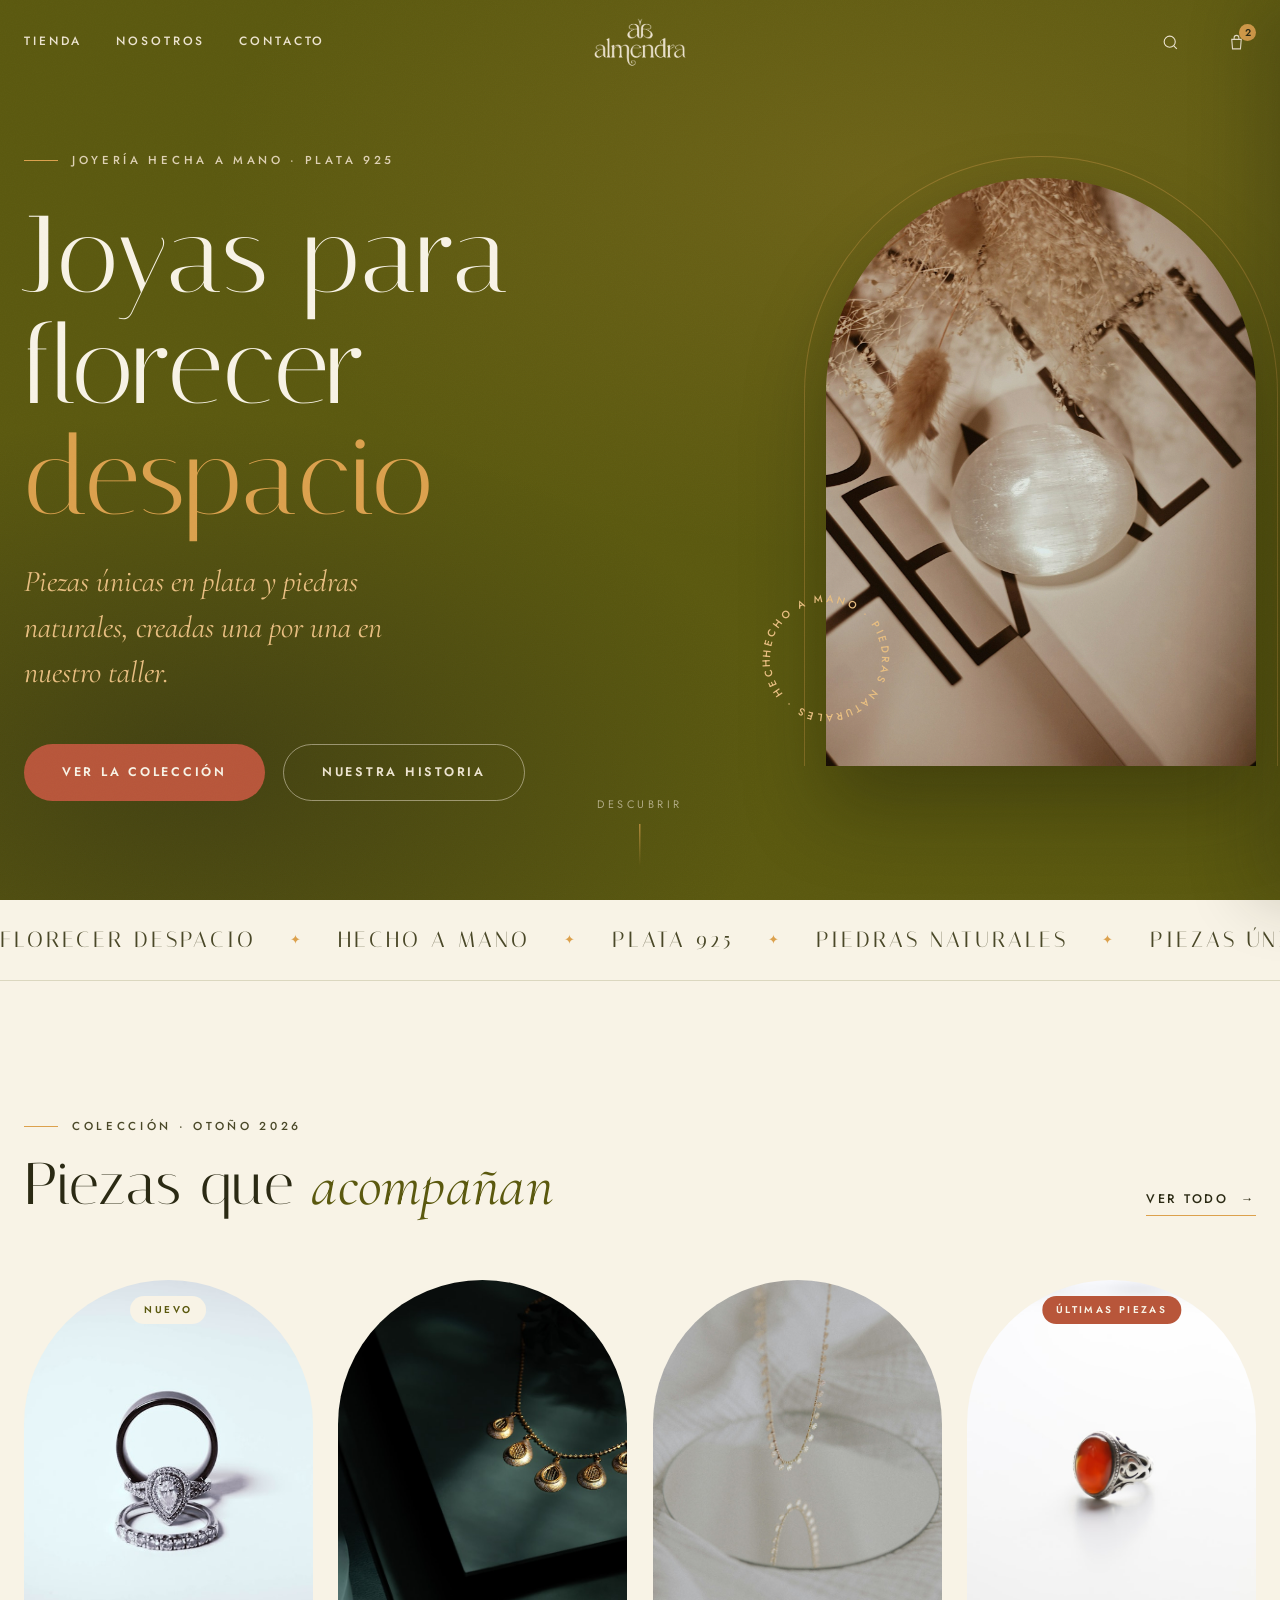
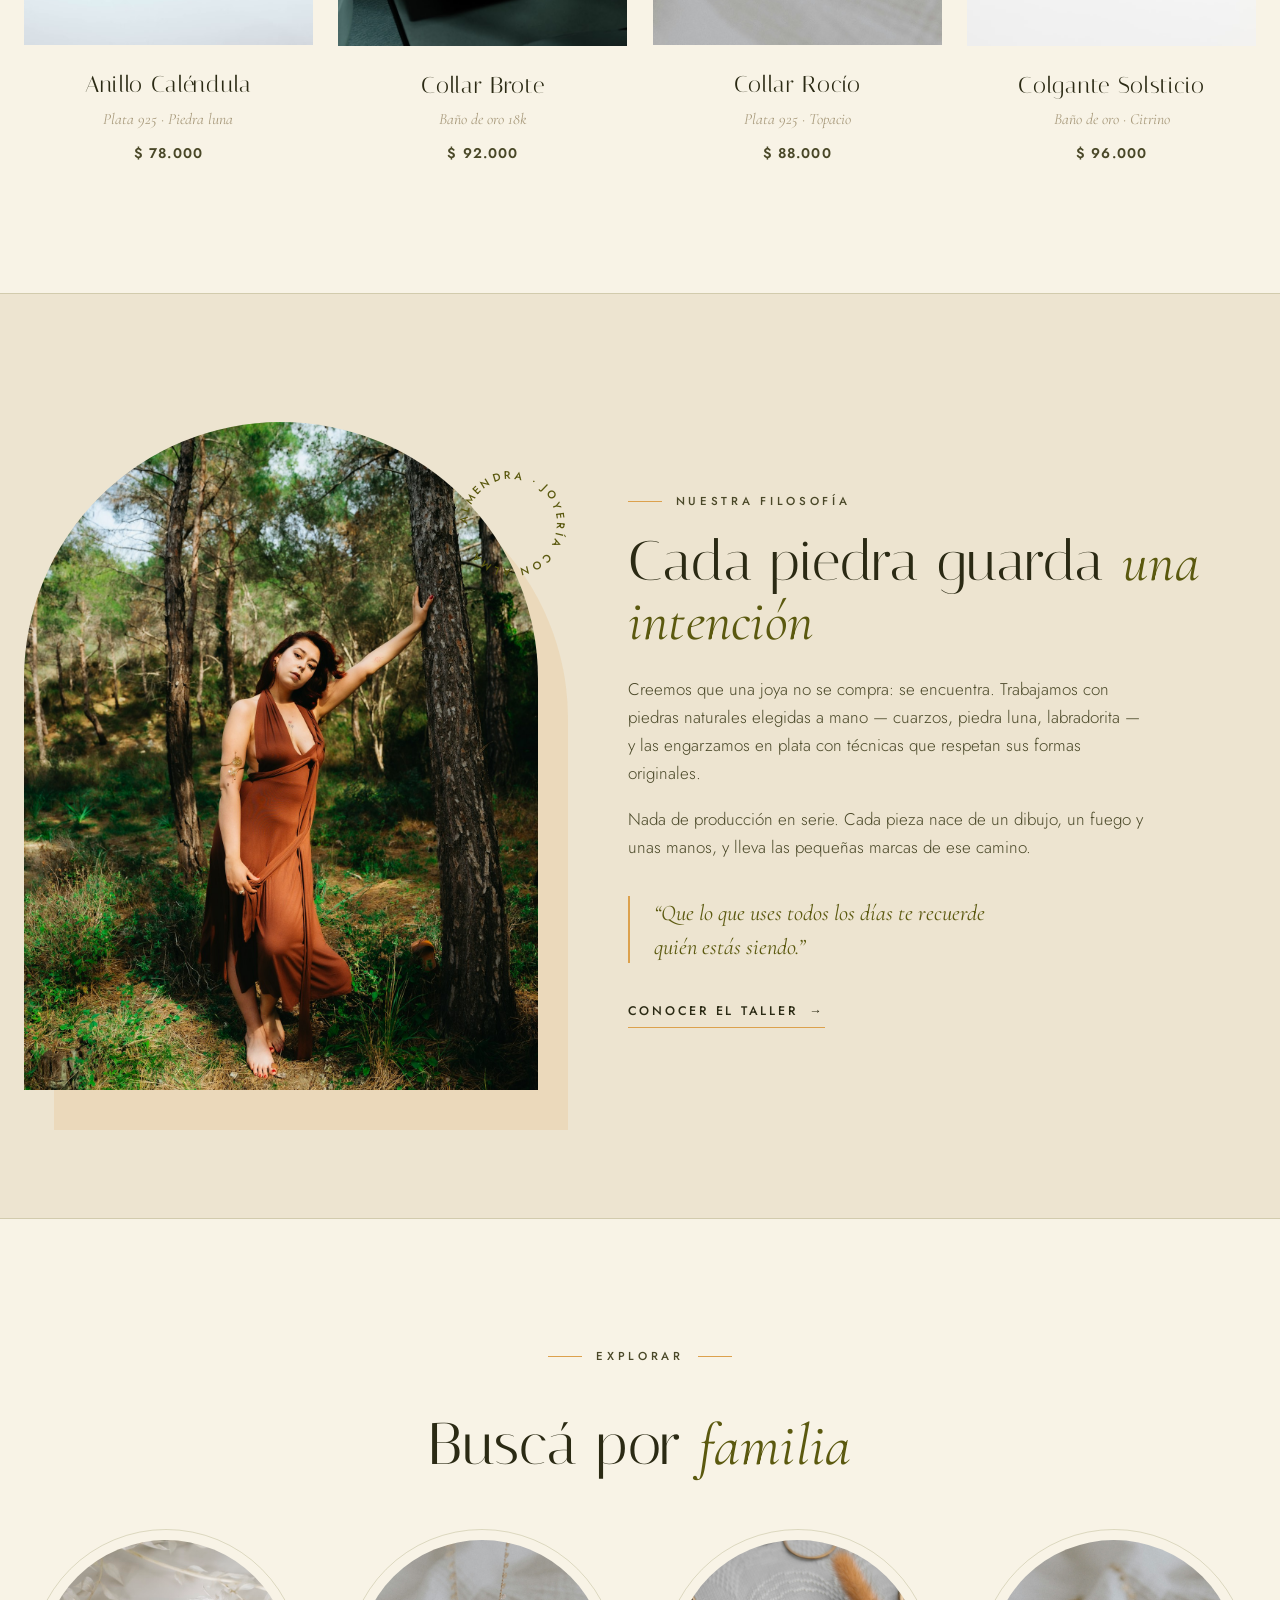
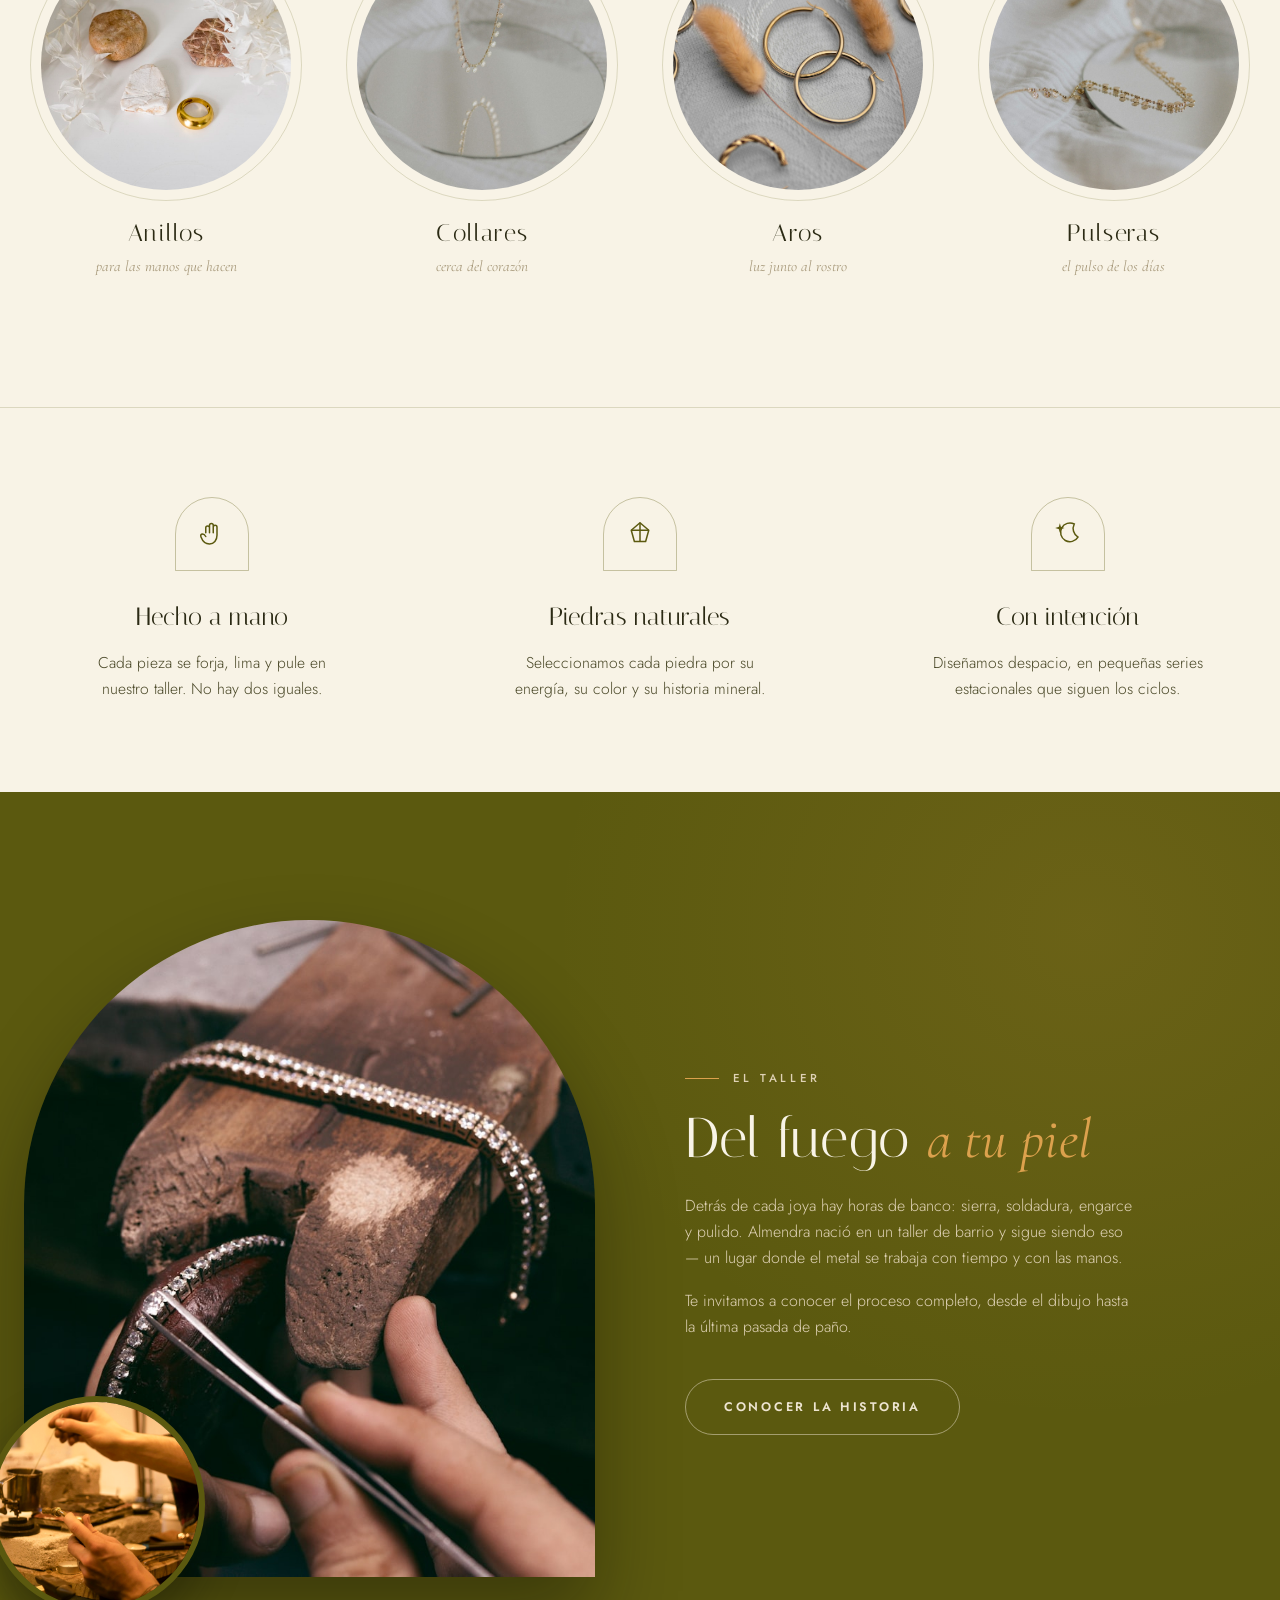
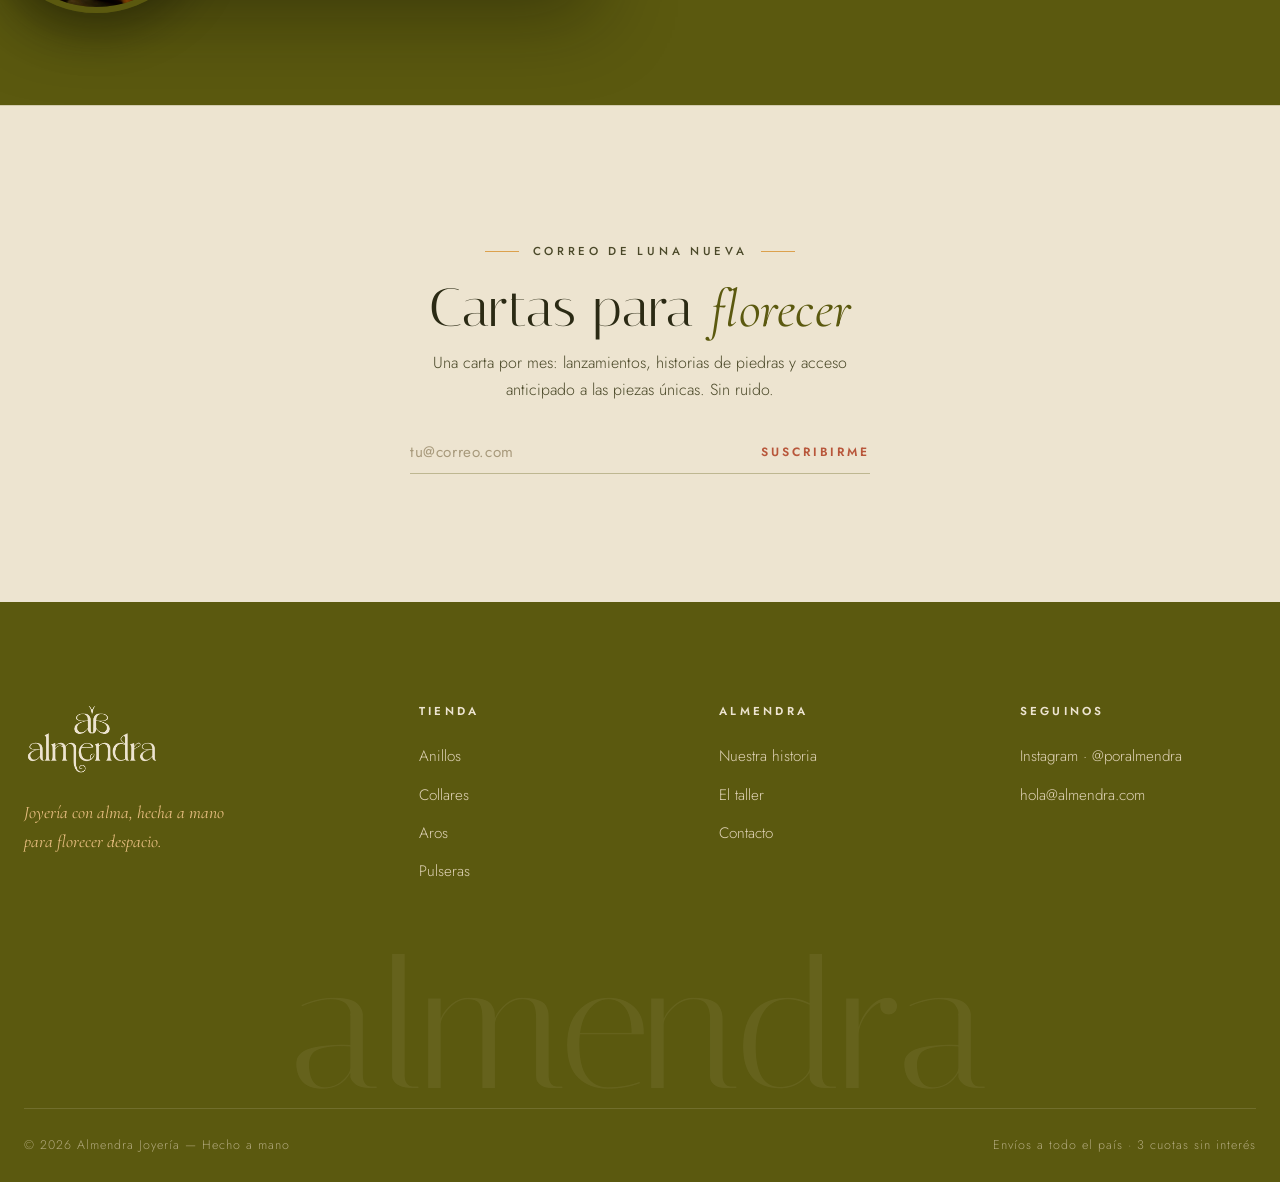
==== index.html @ 25f43d97 "Sitio web de Almendra Joyería — visual ecommerce Sitio estático de 5 páginas (inicio, tienda, produc" ====
<!DOCTYPE html>
<html lang="es">
<head>
  <meta charset="UTF-8">
  <meta name="viewport" content="width=device-width, initial-scale=1.0">
  <title>Almendra — Joyería con alma · Hecha a mano</title>
  <meta name="description" content="Joyería artesanal en plata y piedras naturales. Piezas hechas a mano, una por una, para florecer despacio.">
  <link rel="icon" type="image/png" href="assets/img/logo-olive.png">
  <link rel="preconnect" href="https://fonts.googleapis.com">
  <link rel="preconnect" href="https://fonts.gstatic.com" crossorigin>
  <link href="https://fonts.googleapis.com/css2?family=Italiana&family=Cormorant+Garamond:ital,wght@1,500;1,600&family=Jost:wght@300;400;500;600&display=swap" rel="stylesheet">
  <link rel="stylesheet" href="css/almendra.css">
</head>
<body>

  <!-- ══════════ Header ══════════ -->
  <header class="site-header site-header--over-dark">
    <div class="wrap">
      <nav class="nav-left">
        <a class="nav-link" href="tienda.html">Tienda</a>
        <a class="nav-link" href="nosotros.html">Nosotros</a>
        <a class="nav-link" href="contacto.html">Contacto</a>
      </nav>
      <a class="brand" href="index.html" aria-label="Almendra — inicio">
        <img class="logo-dark" src="assets/img/logo-olive.png" alt="Almendra">
        <img class="logo-light" src="assets/img/logo-bone.png" alt="Almendra">
      </a>
      <div class="nav-right">
        <button class="icon-btn" aria-label="Buscar">
          <svg viewBox="0 0 24 24" fill="none" stroke-width="1.4"><circle cx="11" cy="11" r="7"/><path d="m20 20-3.8-3.8"/></svg>
        </button>
        <button class="icon-btn" aria-label="Carrito" data-open-cart>
          <svg viewBox="0 0 24 24" fill="none" stroke-width="1.4"><path d="M6 8h12l-1 12H7L6 8Z"/><path d="M9 8V6a3 3 0 0 1 6 0v2"/></svg>
          <span class="cart-count">2</span>
        </button>
        <button class="icon-btn menu-toggle" aria-label="Menú">
          <svg viewBox="0 0 24 24" fill="none" stroke-width="1.4"><path d="M4 7h16M4 12h16M4 17h16"/></svg>
        </button>
      </div>
    </div>
  </header>

  <!-- Menú móvil -->
  <nav class="mobile-menu">
    <button class="close-menu">Cerrar ✕</button>
    <a href="index.html">Inicio</a>
    <a href="tienda.html">Tienda <em>· piezas</em></a>
    <a href="nosotros.html">Nosotros <em>· el taller</em></a>
    <a href="contacto.html">Contacto</a>
  </nav>

  <!-- ══════════ Hero ══════════ -->
  <section class="hero">
    <div class="wrap">
      <div>
        <span class="eyebrow reveal">Joyería hecha a mano · Plata 925</span>
        <h1 class="display hero-title reveal" data-delay="1">
          Joyas para<br>florecer <span class="amber">despacio</span>
        </h1>
        <p class="hero-sub reveal" data-delay="2">
          Piezas únicas en plata y piedras naturales, creadas una por una en nuestro taller.
        </p>
        <div class="hero-actions reveal" data-delay="3">
          <a class="btn btn--primary" href="tienda.html">Ver la colección</a>
          <a class="btn btn--bone" href="nosotros.html">Nuestra historia</a>
        </div>
      </div>
      <figure class="hero-figure reveal" data-delay="2">
        <div class="arch">
          <img src="assets/img/editorial-quieto.jpg" alt="Collar Almendra sobre fondo en penumbra">
        </div>
        <svg class="hero-badge" viewBox="0 0 148 148">
          <defs>
            <path id="circ" d="M74 74 m-56 0 a56 56 0 1 1 112 0 a56 56 0 1 1 -112 0"/>
          </defs>
          <text><textPath href="#circ">hecho a mano · piedras naturales · hecho a mano ·&#160;</textPath></text>
        </svg>
      </figure>
    </div>
    <div class="hero-scroll">Descubrir</div>
  </section>

  <!-- ══════════ Marquesina ══════════ -->
  <div class="marquee" aria-hidden="true">
    <div class="marquee-track">
      <span>Florecer despacio</span><span>Hecho a mano</span><span>Plata 925</span><span>Piedras naturales</span><span>Piezas únicas</span>
      <span>Florecer despacio</span><span>Hecho a mano</span><span>Plata 925</span><span>Piedras naturales</span><span>Piezas únicas</span>
    </div>
  </div>

  <!-- ══════════ Colección destacada ══════════ -->
  <section class="section">
    <div class="wrap">
      <div class="section-head reveal">
        <div>
          <span class="eyebrow">Colección · Otoño 2026</span>
          <h2 class="display">Piezas que <em>acompañan</em></h2>
        </div>
        <a class="link-line" href="tienda.html">Ver todo <span class="arrow">→</span></a>
      </div>

      <div class="product-grid">
        <a class="product-card reveal" href="producto.html">
          <span class="card-tag">Nuevo</span>
          <div class="frame"><img src="assets/img/producto-caleandula.jpg" alt="Anillo Caléndula"></div>
          <button class="quick-add" data-add="Anillo Caléndula">Agregar rápido</button>
          <div class="meta">
            <div class="name">Anillo Caléndula</div>
            <div class="detail">Plata 925 · Piedra luna</div>
            <div class="price">$ 78.000</div>
          </div>
        </a>
        <a class="product-card reveal" data-delay="1" href="producto.html">
          <div class="frame"><img src="assets/img/producto-brote.jpg" alt="Collar Brote"></div>
          <button class="quick-add" data-add="Collar Brote">Agregar rápido</button>
          <div class="meta">
            <div class="name">Collar Brote</div>
            <div class="detail">Baño de oro 18k</div>
            <div class="price">$ 92.000</div>
          </div>
        </a>
        <a class="product-card reveal" data-delay="2" href="producto.html">
          <div class="frame"><img src="assets/img/producto-rocio.jpg" alt="Collar Rocío"></div>
          <button class="quick-add" data-add="Collar Rocío">Agregar rápido</button>
          <div class="meta">
            <div class="name">Collar Rocío</div>
            <div class="detail">Plata 925 · Topacio</div>
            <div class="price">$ 88.000</div>
          </div>
        </a>
        <a class="product-card reveal" data-delay="3" href="producto.html">
          <span class="card-tag card-tag--sale">Últimas piezas</span>
          <div class="frame"><img src="assets/img/producto-solsticio.jpg" alt="Colgante Solsticio"></div>
          <button class="quick-add" data-add="Colgante Solsticio">Agregar rápido</button>
          <div class="meta">
            <div class="name">Colgante Solsticio</div>
            <div class="detail">Baño de oro · Citrino</div>
            <div class="price">$ 96.000</div>
          </div>
        </a>
      </div>
    </div>
  </section>

  <!-- ══════════ Editorial ══════════ -->
  <section class="editorial section">
    <div class="wrap">
      <figure class="editorial-figure reveal">
        <div class="arch">
          <img src="assets/img/editorial-campo.jpg" alt="Joyas Almendra en la naturaleza">
        </div>
        <svg class="stamp" viewBox="0 0 120 120">
          <defs><path id="circ2" d="M60 60 m-45 0 a45 45 0 1 1 90 0 a45 45 0 1 1 -90 0"/></defs>
          <text><textPath href="#circ2">almendra · joyería con alma ·&#160;</textPath></text>
        </svg>
      </figure>
      <div class="editorial-copy">
        <span class="eyebrow reveal">Nuestra filosofía</span>
        <h2 class="display reveal" data-delay="1">Cada piedra guarda <em>una intención</em></h2>
        <p class="reveal" data-delay="2">
          Creemos que una joya no se compra: se encuentra. Trabajamos con piedras naturales
          elegidas a mano — cuarzos, piedra luna, labradorita — y las engarzamos en plata
          con técnicas que respetan sus formas originales.
        </p>
        <p class="reveal" data-delay="2">
          Nada de producción en serie. Cada pieza nace de un dibujo, un fuego y unas manos,
          y lleva las pequeñas marcas de ese camino.
        </p>
        <blockquote class="voice-quote reveal" data-delay="3">
          “Que lo que uses todos los días te recuerde quién estás siendo.”
        </blockquote>
        <a class="link-line reveal" data-delay="3" href="nosotros.html">Conocer el taller <span class="arrow">→</span></a>
      </div>
    </div>
  </section>

  <!-- ══════════ Categorías ══════════ -->
  <section class="section">
    <div class="wrap">
      <div class="section-head section-head--center reveal">
        <span class="eyebrow eyebrow--center">Explorar</span>
        <h2 class="display">Buscá por <em>familia</em></h2>
      </div>
      <div class="cats">
        <a class="cat-card reveal" href="tienda.html">
          <div class="ring"><img src="assets/img/producto-semilla.jpg" alt="Anillos"></div>
          <div class="cat-name">Anillos</div>
          <div class="cat-sub">para las manos que hacen</div>
        </a>
        <a class="cat-card reveal" data-delay="1" href="tienda.html">
          <div class="ring"><img src="assets/img/producto-rocio.jpg" alt="Collares"></div>
          <div class="cat-name">Collares</div>
          <div class="cat-sub">cerca del corazón</div>
        </a>
        <a class="cat-card reveal" data-delay="2" href="tienda.html">
          <div class="ring"><img src="assets/img/producto-aro-lunar.jpg" alt="Aros"></div>
          <div class="cat-name">Aros</div>
          <div class="cat-sub">luz junto al rostro</div>
        </a>
        <a class="cat-card reveal" data-delay="3" href="tienda.html">
          <div class="ring"><img src="assets/img/producto-vertiente.jpg" alt="Pulseras"></div>
          <div class="cat-name">Pulseras</div>
          <div class="cat-sub">el pulso de los días</div>
        </a>
      </div>
    </div>
  </section>

  <!-- ══════════ Valores ══════════ -->
  <section class="values section--tight section">
    <div class="wrap">
      <div class="values-grid">
        <div class="value reveal">
          <div class="glyph">
            <svg viewBox="0 0 24 24" fill="none" stroke="currentColor" stroke-width="1.2" stroke-linecap="round"><path d="M7 11V7a1.5 1.5 0 0 1 3 0v4m0-1V5a1.5 1.5 0 0 1 3 0v6m0-1V6.5a1.5 1.5 0 0 1 3 0V13c0 4-2.5 7-6 7s-5.6-2.4-6.8-5.6c-.5-1.3-.2-2.4 1.3-2.4 1 0 1.7.6 2.5 2"/></svg>
          </div>
          <h3>Hecho a mano</h3>
          <p>Cada pieza se forja, lima y pule en nuestro taller. No hay dos iguales.</p>
        </div>
        <div class="value reveal" data-delay="1">
          <div class="glyph">
            <svg viewBox="0 0 24 24" fill="none" stroke="currentColor" stroke-width="1.2" stroke-linejoin="round"><path d="M12 3 19 9l-2.5 9h-9L5 9l7-6Z"/><path d="M5 9h14M12 3v15"/></svg>
          </div>
          <h3>Piedras naturales</h3>
          <p>Seleccionamos cada piedra por su energía, su color y su historia mineral.</p>
        </div>
        <div class="value reveal" data-delay="2">
          <div class="glyph">
            <svg viewBox="0 0 24 24" fill="none" stroke="currentColor" stroke-width="1.2" stroke-linecap="round"><path d="M17 4a7.5 7.5 0 1 0 3 10.5A8 8 0 0 1 17 4Z"/><path d="m5.5 5.5.4 1.3 1.3.4-1.3.4-.4 1.3-.4-1.3-1.3-.4 1.3-.4.4-1.3Z"/></svg>
          </div>
          <h3>Con intención</h3>
          <p>Diseñamos despacio, en pequeñas series estacionales que siguen los ciclos.</p>
        </div>
      </div>
    </div>
  </section>

  <!-- ══════════ Banda taller ══════════ -->
  <section class="band section">
    <div class="wrap">
      <figure class="band-figure reveal">
        <div class="arch"><img src="assets/img/taller-manos.jpg" alt="Manos trabajando una pieza en el taller"></div>
        <div class="mini"><img src="assets/img/taller-detalle.jpg" alt="Detalle del taller"></div>
      </figure>
      <div>
        <span class="eyebrow reveal">El taller</span>
        <h2 class="display reveal" data-delay="1">Del fuego <em>a tu piel</em></h2>
        <p class="reveal" data-delay="2">
          Detrás de cada joya hay horas de banco: sierra, soldadura, engarce y pulido.
          Almendra nació en un taller de barrio y sigue siendo eso — un lugar donde el
          metal se trabaja con tiempo y con las manos.
        </p>
        <p class="reveal" data-delay="2">
          Te invitamos a conocer el proceso completo, desde el dibujo hasta la última pasada de paño.
        </p>
        <a class="btn btn--bone reveal" data-delay="3" href="nosotros.html">Conocer la historia</a>
      </div>
    </div>
  </section>

  <!-- ══════════ Newsletter ══════════ -->
  <section class="newsletter section">
    <div class="wrap reveal">
      <span class="eyebrow eyebrow--center">Correo de luna nueva</span>
      <h2 class="display">Cartas para <em>florecer</em></h2>
      <p>Una carta por mes: lanzamientos, historias de piedras y acceso anticipado a las piezas únicas. Sin ruido.</p>
      <form class="news-form" data-demo>
        <input type="email" placeholder="tu@correo.com" aria-label="Tu correo" required>
        <button type="submit">Suscribirme</button>
      </form>
    </div>
  </section>

  <!-- ══════════ Footer ══════════ -->
  <footer class="site-footer">
    <div class="wrap">
      <div class="footer-grid">
        <div class="footer-brand">
          <img src="assets/img/logo-bone.png" alt="Almendra">
          <p>Joyería con alma, hecha a mano para florecer despacio.</p>
        </div>
        <div>
          <h4>Tienda</h4>
          <ul>
            <li><a href="tienda.html">Anillos</a></li>
            <li><a href="tienda.html">Collares</a></li>
            <li><a href="tienda.html">Aros</a></li>
            <li><a href="tienda.html">Pulseras</a></li>
          </ul>
        </div>
        <div>
          <h4>Almendra</h4>
          <ul>
            <li><a href="nosotros.html">Nuestra historia</a></li>
            <li><a href="nosotros.html">El taller</a></li>
            <li><a href="contacto.html">Contacto</a></li>
          </ul>
        </div>
        <div>
          <h4>Seguinos</h4>
          <ul>
            <li><a href="https://instagram.com/poralmendra" target="_blank" rel="noopener">Instagram · @poralmendra</a></li>
            <li><a href="mailto:hola@almendra.com">hola@almendra.com</a></li>
          </ul>
        </div>
      </div>
    </div>
    <div class="footer-big" aria-hidden="true">almendra</div>
    <div class="wrap">
      <div class="footer-bottom">
        <span>© 2026 Almendra Joyería — Hecho a mano</span>
        <span>Envíos a todo el país · 3 cuotas sin interés</span>
      </div>
    </div>
  </footer>

  <!-- ══════════ Carrito ══════════ -->
  <div class="cart-overlay"></div>
  <aside class="cart-drawer" aria-label="Carrito de compras">
    <div class="cart-head">
      <h3>Tu carrito</h3>
      <button data-close-cart>Cerrar ✕</button>
    </div>
    <div class="cart-items">
      <div class="cart-item">
        <img src="assets/img/producto-caleandula.jpg" alt="Anillo Caléndula">
        <div>
          <div class="ci-name">Anillo Caléndula</div>
          <div class="ci-detail">Plata 925 · Piedra luna</div>
          <div class="ci-qty">Talle 14 · Cant. 1</div>
        </div>
        <div class="ci-price">$ 78.000</div>
      </div>
      <div class="cart-item">
        <img src="assets/img/producto-rocio.jpg" alt="Collar Rocío">
        <div>
          <div class="ci-name">Collar Rocío</div>
          <div class="ci-detail">Plata 925 · Topacio</div>
          <div class="ci-qty">45 cm · Cant. 1</div>
        </div>
        <div class="ci-price">$ 88.000</div>
      </div>
      <p class="cart-note">Cada pieza viaja en su bolsita de lino con una carta de cuidados ✦</p>
    </div>
    <div class="cart-foot">
      <div class="cart-total"><span>Subtotal</span><span>$ 166.000</span></div>
      <p class="small">Envío calculado al finalizar la compra.</p>
      <button class="btn btn--primary">Iniciar compra</button>
    </div>
  </aside>

  <div class="toast" role="status"></div>

  <script src="js/main.js"></script>
</body>
</html>
---- css/almendra.css ----
/* ============================================================
   ALMENDRA — joyería · florecer despacio
   Sistema visual basado en el Manual de marca 2026
   ============================================================ */

:root {
  /* Paleta principal */
  --olive: #5B590F;
  --amber: #DCA14D;

  /* Neutros */
  --bone: #EDE4D0;
  --sand: #DFD2B5;
  --taupe: #A89A7C;
  --ink-soft: #4A4828;
  --ink: #2B2A14;

  /* Acentos botánicos */
  --terracota: #B8563A;
  --rose: #D8A596;
  --amber-soft: #E8BE80;

  /* Derivados */
  --cream: #F8F3E6;
  --hairline: rgba(91, 89, 15, 0.18);
  --hairline-strong: rgba(91, 89, 15, 0.32);

  /* Tipografías */
  --font-display: 'Italiana', serif;
  --font-voice: 'Cormorant Garamond', serif;
  --font-ui: 'Jost', sans-serif;

  --ease-out: cubic-bezier(0.22, 1, 0.36, 1);
  --header-h: 84px;
}

/* ---------- Reset ---------- */
*, *::before, *::after { box-sizing: border-box; margin: 0; padding: 0; }

html { scroll-behavior: smooth; }

body {
  font-family: var(--font-ui);
  font-weight: 400;
  font-size: 16px;
  line-height: 1.65;
  color: var(--ink);
  background: var(--cream);
  -webkit-font-smoothing: antialiased;
  overflow-x: hidden;
}

img { display: block; max-width: 100%; }
a { color: inherit; text-decoration: none; }
button { font-family: inherit; cursor: pointer; background: none; border: none; color: inherit; }
ul { list-style: none; }

::selection { background: var(--amber); color: var(--ink); }

/* ---------- Grano sutil ---------- */
body::after {
  content: '';
  position: fixed;
  inset: 0;
  pointer-events: none;
  z-index: 9000;
  opacity: 0.05;
  background-image: url("data:image/svg+xml,%3Csvg xmlns='http://www.w3.org/2000/svg' width='140' height='140'%3E%3Cfilter id='n'%3E%3CfeTurbulence type='fractalNoise' baseFrequency='0.9' numOctaves='2'/%3E%3C/filter%3E%3Crect width='140' height='140' filter='url(%23n)' opacity='0.55'/%3E%3C/svg%3E");
}

/* ---------- Utilidades ---------- */
.wrap {
  width: min(1280px, calc(100% - 48px));
  margin-inline: auto;
}

.display {
  font-family: var(--font-display);
  font-weight: 400;
  line-height: 1.02;
  letter-spacing: 0.005em;
}

.voice {
  font-family: var(--font-voice);
  font-style: italic;
  font-weight: 500;
}

.eyebrow {
  font-family: var(--font-ui);
  font-weight: 500;
  font-size: 0.72rem;
  letter-spacing: 0.32em;
  text-transform: uppercase;
  display: inline-flex;
  align-items: center;
  gap: 14px;
  color: var(--ink-soft);
}
.eyebrow::before {
  content: '';
  width: 34px;
  height: 1px;
  background: var(--amber);
}
.eyebrow--center::after {
  content: '';
  width: 34px;
  height: 1px;
  background: var(--amber);
}

/* ---------- Botones ---------- */
.btn {
  display: inline-flex;
  align-items: center;
  justify-content: center;
  gap: 10px;
  font-family: var(--font-ui);
  font-weight: 600;
  font-size: 0.78rem;
  letter-spacing: 0.22em;
  text-transform: uppercase;
  padding: 17px 38px;
  border-radius: 999px;
  transition: background 0.35s var(--ease-out), color 0.35s var(--ease-out),
              border-color 0.35s var(--ease-out), transform 0.35s var(--ease-out);
}
.btn:hover { transform: translateY(-2px); }

.btn--primary {
  background: var(--terracota);
  color: var(--cream);
}
.btn--primary:hover { background: #a34a30; }

.btn--outline {
  border: 1px solid var(--hairline-strong);
  color: var(--ink);
  background: transparent;
}
.btn--outline:hover { border-color: var(--olive); background: var(--olive); color: var(--bone); }

.btn--bone {
  border: 1px solid rgba(237, 228, 208, 0.5);
  color: var(--bone);
}
.btn--bone:hover { background: var(--bone); color: var(--olive); }

.link-line {
  font-family: var(--font-ui);
  font-weight: 500;
  font-size: 0.78rem;
  letter-spacing: 0.22em;
  text-transform: uppercase;
  display: inline-flex;
  align-items: center;
  gap: 12px;
  padding-bottom: 6px;
  position: relative;
}
.link-line::after {
  content: '';
  position: absolute;
  bottom: 0;
  left: 0;
  width: 100%;
  height: 1px;
  background: var(--amber);
  transform-origin: left;
  transition: transform 0.4s var(--ease-out);
}
.link-line:hover::after { transform: scaleX(0.4); }
.link-line .arrow { transition: transform 0.4s var(--ease-out); }
.link-line:hover .arrow { transform: translateX(6px); }

/* ---------- Header ---------- */
.site-header {
  position: fixed;
  top: 0;
  left: 0;
  right: 0;
  z-index: 800;
  height: var(--header-h);
  display: flex;
  align-items: center;
  transition: background 0.4s ease, box-shadow 0.4s ease, height 0.4s ease;
}
.site-header.is-solid,
.site-header--solid {
  background: rgba(248, 243, 230, 0.92);
  backdrop-filter: blur(14px);
  -webkit-backdrop-filter: blur(14px);
  box-shadow: 0 1px 0 var(--hairline);
}
.site-header .wrap {
  display: grid;
  grid-template-columns: 1fr auto 1fr;
  align-items: center;
  width: min(1380px, calc(100% - 48px));
}

.nav-left {
  display: flex;
  gap: 34px;
}
.nav-link {
  font-size: 0.75rem;
  font-weight: 500;
  letter-spacing: 0.24em;
  text-transform: uppercase;
  position: relative;
  padding: 6px 0;
}
.nav-link::after {
  content: '';
  position: absolute;
  bottom: 0;
  left: 50%;
  transform: translateX(-50%) scaleX(0);
  width: 100%;
  height: 1px;
  background: var(--amber);
  transition: transform 0.35s var(--ease-out);
  transform-origin: center;
}
.nav-link:hover::after,
.nav-link.is-active::after { transform: translateX(-50%) scaleX(1); }

.brand { justify-self: center; display: block; }
.brand img { height: 52px; width: auto; }

.nav-right {
  justify-self: end;
  display: flex;
  align-items: center;
  gap: 26px;
}
.icon-btn {
  display: inline-flex;
  align-items: center;
  justify-content: center;
  width: 40px;
  height: 40px;
  border-radius: 50%;
  transition: background 0.3s ease;
  position: relative;
}
.icon-btn:hover { background: rgba(91, 89, 15, 0.08); }
.icon-btn svg { width: 19px; height: 19px; stroke: currentColor; }

.cart-count {
  position: absolute;
  top: 2px;
  right: 0;
  min-width: 17px;
  height: 17px;
  border-radius: 999px;
  background: var(--terracota);
  color: var(--cream);
  font-size: 0.62rem;
  font-weight: 600;
  display: flex;
  align-items: center;
  justify-content: center;
  padding-inline: 4px;
}

/* Header sobre fondo olive (hero) */
.site-header--over-dark:not(.is-solid) { color: var(--bone); }
.site-header--over-dark:not(.is-solid) .cart-count { background: var(--amber); color: var(--ink); }
.site-header--over-dark:not(.is-solid) .brand .logo-dark { display: none; }
.site-header--over-dark:not(.is-solid) .brand .logo-light { display: block; }
.brand .logo-light { display: none; }
.site-header--over-dark.is-solid .brand .logo-dark { display: block; }

.menu-toggle { display: none; }

/* ---------- Menú móvil ---------- */
.mobile-menu {
  position: fixed;
  inset: 0;
  z-index: 900;
  background: var(--olive);
  color: var(--bone);
  display: flex;
  flex-direction: column;
  justify-content: center;
  padding: 48px;
  transform: translateY(-100%);
  transition: transform 0.55s var(--ease-out);
}
.mobile-menu.is-open { transform: translateY(0); }
.mobile-menu a {
  font-family: var(--font-display);
  font-size: clamp(2.4rem, 9vw, 3.6rem);
  line-height: 1.35;
  border-bottom: 1px solid rgba(237, 228, 208, 0.15);
  padding: 10px 0;
}
.mobile-menu a em { font-family: var(--font-voice); font-style: italic; color: var(--amber); }
.mobile-menu .close-menu {
  position: absolute;
  top: 26px;
  right: 26px;
  font-size: 0.75rem;
  letter-spacing: 0.3em;
  text-transform: uppercase;
  color: var(--bone);
}

/* ============================================================
   HERO
   ============================================================ */
.hero {
  position: relative;
  min-height: 100vh;
  min-height: 100svh;
  background: var(--olive);
  color: var(--bone);
  overflow: hidden;
  display: flex;
  align-items: center;
}
.hero::before {
  content: '';
  position: absolute;
  inset: 0;
  background: radial-gradient(ellipse 90% 70% at 70% 20%, rgba(220, 161, 77, 0.14), transparent 60%),
              radial-gradient(ellipse 70% 60% at 15% 85%, rgba(43, 42, 20, 0.5), transparent 65%);
}
.hero .wrap {
  position: relative;
  z-index: 2;
  display: grid;
  grid-template-columns: minmax(0, 1.15fr) minmax(0, 0.85fr);
  align-items: center;
  gap: clamp(40px, 6vw, 90px);
  padding-top: calc(var(--header-h) + 30px);
  padding-bottom: 70px;
}

.hero-title {
  font-size: clamp(3.4rem, 8.5vw, 7.8rem);
  color: var(--cream);
}
.hero-title .amber { color: var(--amber); }
.hero-sub {
  font-family: var(--font-voice);
  font-style: italic;
  font-size: clamp(1.35rem, 2.4vw, 1.9rem);
  color: var(--amber-soft);
  margin-top: 26px;
  max-width: 30ch;
  line-height: 1.5;
}
.hero-actions {
  display: flex;
  flex-wrap: wrap;
  gap: 18px;
  margin-top: 48px;
}
.hero .eyebrow { color: var(--sand); margin-bottom: 30px; }
.hero .eyebrow::before { background: var(--amber); }

/* Imagen arco (almendra) */
.arch {
  border-radius: 999px 999px 0 0;
  overflow: hidden;
  position: relative;
}
.arch img {
  width: 100%;
  height: 100%;
  object-fit: cover;
}
.hero-figure {
  position: relative;
  justify-self: end;
  width: min(430px, 100%);
}
.hero-figure .arch {
  aspect-ratio: 3 / 4.1;
  box-shadow: 0 40px 80px rgba(20, 20, 5, 0.35);
}
.hero-figure .arch img { transform: scale(1.04); }

.hero-figure::before {
  content: '';
  position: absolute;
  inset: -22px -22px 0 -22px;
  border: 1px solid rgba(220, 161, 77, 0.35);
  border-radius: 999px 999px 0 0;
  border-bottom: none;
  pointer-events: none;
}
.hero-badge {
  position: absolute;
  bottom: 34px;
  left: -74px;
  width: 148px;
  height: 148px;
  animation: spin 26s linear infinite;
}
@keyframes spin { to { transform: rotate(360deg); } }
.hero-badge text {
  font-family: var(--font-ui);
  font-size: 10.5px;
  font-weight: 500;
  letter-spacing: 3.2px;
  text-transform: uppercase;
  fill: var(--amber-soft);
}

.hero-scroll {
  position: absolute;
  bottom: 34px;
  left: 50%;
  transform: translateX(-50%);
  z-index: 3;
  font-size: 0.68rem;
  letter-spacing: 0.32em;
  text-transform: uppercase;
  color: rgba(237, 228, 208, 0.6);
  display: flex;
  flex-direction: column;
  align-items: center;
  gap: 10px;
}
.hero-scroll::after {
  content: '';
  width: 1px;
  height: 42px;
  background: linear-gradient(to bottom, var(--amber), transparent);
  animation: drip 2.2s ease-in-out infinite;
}
@keyframes drip {
  0% { transform: scaleY(0); transform-origin: top; }
  55% { transform: scaleY(1); transform-origin: top; }
  56% { transform-origin: bottom; }
  100% { transform: scaleY(0); transform-origin: bottom; }
}

/* ============================================================
   MARQUESINA
   ============================================================ */
.marquee {
  background: var(--cream);
  border-bottom: 1px solid var(--hairline);
  overflow: hidden;
  padding: 22px 0;
}
.marquee-track {
  display: flex;
  gap: 0;
  width: max-content;
  animation: marquee 36s linear infinite;
}
.marquee span {
  font-family: var(--font-display);
  font-size: 1.35rem;
  letter-spacing: 0.14em;
  text-transform: uppercase;
  color: var(--ink-soft);
  white-space: nowrap;
  display: inline-flex;
  align-items: center;
}
.marquee span::after {
  content: '✦';
  color: var(--amber);
  font-size: 0.8rem;
  margin: 0 34px;
}
@keyframes marquee { to { transform: translateX(-50%); } }

/* ============================================================
   SECCIONES
   ============================================================ */
.section { padding: clamp(80px, 10vw, 140px) 0; }
.section--tight { padding: clamp(60px, 7vw, 90px) 0; }

.section-head {
  display: flex;
  align-items: flex-end;
  justify-content: space-between;
  gap: 30px;
  margin-bottom: clamp(44px, 5vw, 70px);
}
.section-head h2 {
  font-size: clamp(2.4rem, 4.6vw, 4rem);
  color: var(--ink);
}
.section-head h2 em {
  font-family: var(--font-voice);
  font-style: italic;
  color: var(--olive);
}
.section-head .eyebrow { margin-bottom: 18px; }

.section-head--center {
  flex-direction: column;
  align-items: center;
  text-align: center;
}

/* ---------- Grilla de productos ---------- */
.product-grid {
  display: grid;
  grid-template-columns: repeat(4, 1fr);
  gap: clamp(20px, 2.6vw, 36px) clamp(16px, 2vw, 28px);
}
.product-grid--3 { grid-template-columns: repeat(3, 1fr); }

.product-card { position: relative; }
.product-card .frame {
  border-radius: 999px 999px 0 0;
  overflow: hidden;
  aspect-ratio: 3 / 3.8;
  background: var(--sand);
  position: relative;
}
.product-card .frame img {
  width: 100%;
  height: 100%;
  object-fit: cover;
  transition: transform 1.1s var(--ease-out);
}
.product-card:hover .frame img { transform: scale(1.06); }

.product-card .frame::after {
  content: '';
  position: absolute;
  inset: 10px;
  border: 1px solid rgba(248, 243, 230, 0.0);
  border-radius: 999px 999px 0 0;
  transition: border-color 0.5s ease, inset 0.5s ease;
  pointer-events: none;
}
.product-card:hover .frame::after { border-color: rgba(248, 243, 230, 0.55); }

.card-tag {
  position: absolute;
  top: 16px;
  left: 50%;
  transform: translateX(-50%);
  z-index: 2;
  font-size: 0.62rem;
  font-weight: 600;
  letter-spacing: 0.24em;
  text-transform: uppercase;
  background: var(--cream);
  color: var(--olive);
  border-radius: 999px;
  padding: 6px 14px;
}
.card-tag--sale { background: var(--terracota); color: var(--cream); }

.product-card .meta {
  text-align: center;
  padding: 20px 8px 0;
}
.product-card .name {
  font-family: var(--font-display);
  font-size: 1.45rem;
  color: var(--ink);
  letter-spacing: 0.03em;
}
.product-card .detail {
  font-family: var(--font-voice);
  font-style: italic;
  font-size: 0.98rem;
  color: var(--taupe);
  margin-top: 3px;
}
.product-card .price {
  font-weight: 600;
  font-size: 0.88rem;
  letter-spacing: 0.08em;
  color: var(--ink-soft);
  margin-top: 9px;
}

.product-card .quick-add {
  position: absolute;
  left: 50%;
  transform: translate(-50%, 12px);
  bottom: 132px;
  opacity: 0;
  background: var(--cream);
  color: var(--ink);
  font-weight: 600;
  font-size: 0.7rem;
  letter-spacing: 0.2em;
  text-transform: uppercase;
  padding: 13px 26px;
  border-radius: 999px;
  box-shadow: 0 14px 30px rgba(30, 30, 10, 0.18);
  transition: opacity 0.4s ease, transform 0.4s var(--ease-out), background 0.3s, color 0.3s;
  white-space: nowrap;
}
.product-card:hover .quick-add {
  opacity: 1;
  transform: translate(-50%, 0);
}
.product-card .quick-add:hover { background: var(--olive); color: var(--bone); }

/* ---------- Split editorial ---------- */
.editorial {
  background: var(--bone);
  border-block: 1px solid var(--hairline);
}
.editorial .wrap {
  display: grid;
  grid-template-columns: minmax(0, 0.9fr) minmax(0, 1.1fr);
  gap: clamp(44px, 7vw, 110px);
  align-items: center;
}
.editorial-figure { position: relative; }
.editorial-figure .arch {
  aspect-ratio: 3 / 3.9;
  box-shadow: 30px 40px 0 rgba(220, 161, 77, 0.16);
}
.editorial-figure .stamp {
  position: absolute;
  right: -34px;
  top: 42px;
  width: 120px;
  height: 120px;
  animation: spin 24s linear infinite reverse;
}
.editorial-figure .stamp text {
  font-family: var(--font-ui);
  font-size: 11px;
  font-weight: 500;
  letter-spacing: 3px;
  text-transform: uppercase;
  fill: var(--olive);
}
.editorial-copy h2 {
  font-size: clamp(2.4rem, 4.4vw, 3.9rem);
  margin: 22px 0 26px;
}
.editorial-copy h2 em {
  font-family: var(--font-voice);
  font-style: italic;
  color: var(--olive);
}
.editorial-copy p {
  font-weight: 300;
  font-size: 1.06rem;
  color: var(--ink-soft);
  max-width: 52ch;
  margin-bottom: 18px;
}
.editorial-copy .voice-quote {
  font-family: var(--font-voice);
  font-style: italic;
  font-size: 1.4rem;
  color: var(--olive);
  border-left: 2px solid var(--amber);
  padding-left: 24px;
  margin: 34px 0;
  max-width: 40ch;
  line-height: 1.5;
}

/* ---------- Categorías ---------- */
.cats {
  display: grid;
  grid-template-columns: repeat(4, 1fr);
  gap: clamp(18px, 2.4vw, 34px);
}
.cat-card {
  text-align: center;
  position: relative;
}
.cat-card .ring {
  width: min(100%, 250px);
  aspect-ratio: 1;
  margin-inline: auto;
  border-radius: 50%;
  overflow: hidden;
  position: relative;
  outline: 1px solid var(--hairline);
  outline-offset: 10px;
  transition: outline-color 0.4s ease, outline-offset 0.4s var(--ease-out);
}
.cat-card:hover .ring { outline-color: var(--amber); outline-offset: 5px; }
.cat-card .ring img {
  width: 100%;
  height: 100%;
  object-fit: cover;
  transition: transform 1s var(--ease-out);
}
.cat-card:hover .ring img { transform: scale(1.08); }
.cat-card .cat-name {
  font-family: var(--font-display);
  font-size: 1.5rem;
  margin-top: 24px;
  letter-spacing: 0.05em;
}
.cat-card .cat-sub {
  font-family: var(--font-voice);
  font-style: italic;
  color: var(--taupe);
  font-size: 0.95rem;
}

/* ---------- Valores / ritual ---------- */
.values { border-top: 1px solid var(--hairline); }
.values-grid {
  display: grid;
  grid-template-columns: repeat(3, 1fr);
  gap: clamp(30px, 4vw, 60px);
}
.value {
  text-align: center;
  padding: 0 10px;
}
.value .glyph {
  width: 74px;
  height: 74px;
  margin: 0 auto 26px;
  border: 1px solid var(--hairline-strong);
  border-radius: 999px 999px 0 0;
  display: flex;
  align-items: center;
  justify-content: center;
  color: var(--olive);
  transition: background 0.4s ease, color 0.4s ease, transform 0.4s var(--ease-out);
}
.value:hover .glyph { background: var(--olive); color: var(--amber); transform: translateY(-4px); }
.value .glyph svg { width: 30px; height: 30px; }
.value h3 {
  font-family: var(--font-display);
  font-weight: 400;
  font-size: 1.55rem;
  margin-bottom: 12px;
}
.value p {
  font-weight: 300;
  font-size: 0.98rem;
  color: var(--ink-soft);
  max-width: 30ch;
  margin-inline: auto;
}

/* ---------- Banda taller (olive) ---------- */
.band {
  background: var(--olive);
  color: var(--bone);
  position: relative;
  overflow: hidden;
}
.band::before {
  content: '';
  position: absolute;
  inset: 0;
  background: radial-gradient(ellipse 70% 90% at 85% 15%, rgba(220, 161, 77, 0.12), transparent 60%);
}
.band .wrap {
  position: relative;
  display: grid;
  grid-template-columns: minmax(0, 1fr) minmax(0, 1fr);
  gap: clamp(44px, 7vw, 100px);
  align-items: center;
}
.band .eyebrow { color: var(--sand); }
.band h2 {
  font-size: clamp(2.4rem, 4.4vw, 3.9rem);
  color: var(--cream);
  margin: 22px 0 24px;
}
.band h2 em { font-family: var(--font-voice); font-style: italic; color: var(--amber); }
.band p {
  font-weight: 300;
  color: var(--sand);
  max-width: 50ch;
  margin-bottom: 16px;
}
.band-figure { position: relative; }
.band-figure .arch {
  aspect-ratio: 4 / 4.6;
  box-shadow: 0 40px 80px rgba(15, 15, 4, 0.4);
}
.band-figure .mini {
  position: absolute;
  width: 38%;
  aspect-ratio: 1;
  border-radius: 50%;
  overflow: hidden;
  bottom: -36px;
  left: -36px;
  border: 6px solid var(--olive);
  box-shadow: 0 20px 40px rgba(15, 15, 4, 0.35);
}
.band-figure .mini img { width: 100%; height: 100%; object-fit: cover; }
.band .btn { margin-top: 22px; }

/* ---------- Newsletter ---------- */
.newsletter {
  background: var(--bone);
  border-top: 1px solid var(--hairline);
  text-align: center;
}
.newsletter h2 {
  font-size: clamp(2.2rem, 4.2vw, 3.6rem);
  margin: 20px 0 14px;
}
.newsletter h2 em { font-family: var(--font-voice); font-style: italic; color: var(--olive); }
.newsletter p {
  font-weight: 300;
  color: var(--ink-soft);
  max-width: 46ch;
  margin: 0 auto 38px;
}
.news-form {
  display: flex;
  max-width: 460px;
  margin-inline: auto;
  border-bottom: 1px solid var(--hairline-strong);
  padding-bottom: 10px;
  gap: 14px;
}
.news-form input {
  flex: 1;
  border: none;
  background: transparent;
  font-family: var(--font-ui);
  font-size: 0.95rem;
  letter-spacing: 0.04em;
  color: var(--ink);
  outline: none;
}
.news-form input::placeholder { color: var(--taupe); }
.news-form button {
  font-weight: 600;
  font-size: 0.75rem;
  letter-spacing: 0.24em;
  text-transform: uppercase;
  color: var(--terracota);
  transition: letter-spacing 0.3s ease;
}
.news-form button:hover { letter-spacing: 0.34em; }

/* ---------- Footer ---------- */
.site-footer {
  background: var(--olive);
  color: var(--sand);
  padding: clamp(64px, 8vw, 100px) 0 0;
  position: relative;
  overflow: hidden;
}
.footer-grid {
  display: grid;
  grid-template-columns: 1.4fr 1fr 1fr 1fr;
  gap: clamp(30px, 5vw, 70px);
  padding-bottom: 70px;
}
.footer-brand img { height: 74px; width: auto; margin-bottom: 22px; }
.footer-brand p {
  font-family: var(--font-voice);
  font-style: italic;
  font-size: 1.1rem;
  color: var(--amber-soft);
  max-width: 26ch;
}
.site-footer h4 {
  font-family: var(--font-ui);
  font-weight: 600;
  font-size: 0.72rem;
  letter-spacing: 0.28em;
  text-transform: uppercase;
  color: var(--bone);
  margin-bottom: 22px;
}
.site-footer li { margin-bottom: 12px; }
.site-footer li a {
  font-weight: 300;
  font-size: 0.95rem;
  transition: color 0.3s ease, padding-left 0.3s ease;
}
.site-footer li a:hover { color: var(--amber); padding-left: 6px; }

.footer-bottom {
  border-top: 1px solid rgba(237, 228, 208, 0.15);
  padding: 26px 0;
  display: flex;
  justify-content: space-between;
  align-items: center;
  gap: 20px;
  flex-wrap: wrap;
  font-size: 0.78rem;
  font-weight: 300;
  letter-spacing: 0.08em;
  color: rgba(223, 210, 181, 0.65);
}
.footer-big {
  font-family: var(--font-display);
  font-size: clamp(4rem, 14vw, 13rem);
  line-height: 0.9;
  color: rgba(237, 228, 208, 0.07);
  text-align: center;
  user-select: none;
  pointer-events: none;
  margin-top: -20px;
  white-space: nowrap;
}

/* ============================================================
   PÁGINA: TIENDA
   ============================================================ */
.page-hero {
  padding: calc(var(--header-h) + clamp(50px, 8vw, 90px)) 0 clamp(40px, 6vw, 70px);
  text-align: center;
}
.page-hero h1 {
  font-size: clamp(3rem, 7vw, 5.6rem);
}
.page-hero h1 em { font-family: var(--font-voice); font-style: italic; color: var(--olive); }
.page-hero .voice-sub {
  font-family: var(--font-voice);
  font-style: italic;
  font-size: 1.25rem;
  color: var(--taupe);
  margin-top: 14px;
}

.filters {
  display: flex;
  flex-wrap: wrap;
  justify-content: center;
  gap: 12px;
  margin: 40px 0 60px;
}
.chip {
  font-family: var(--font-ui);
  font-weight: 500;
  font-size: 0.75rem;
  letter-spacing: 0.18em;
  text-transform: uppercase;
  padding: 11px 24px;
  border-radius: 999px;
  border: 1px solid var(--hairline-strong);
  color: var(--ink-soft);
  transition: all 0.3s ease;
}
.chip:hover { border-color: var(--olive); }
.chip.is-active {
  background: var(--olive);
  border-color: var(--olive);
  color: var(--bone);
}

.shop-note {
  text-align: center;
  font-family: var(--font-voice);
  font-style: italic;
  color: var(--taupe);
  font-size: 1.05rem;
  margin-top: 60px;
}

.product-card.is-hidden { display: none; }

/* ============================================================
   PÁGINA: PRODUCTO
   ============================================================ */
.breadcrumb {
  padding: calc(var(--header-h) + 30px) 0 0;
  font-size: 0.72rem;
  font-weight: 500;
  letter-spacing: 0.2em;
  text-transform: uppercase;
  color: var(--taupe);
  display: flex;
  gap: 12px;
  align-items: center;
}
.breadcrumb a:hover { color: var(--olive); }
.breadcrumb .sep { color: var(--amber); }

.pdp {
  display: grid;
  grid-template-columns: minmax(0, 1.05fr) minmax(0, 0.95fr);
  gap: clamp(40px, 6vw, 100px);
  padding: clamp(36px, 5vw, 60px) 0 clamp(80px, 9vw, 130px);
  align-items: start;
}
.pdp-gallery {
  position: sticky;
  top: calc(var(--header-h) + 24px);
  display: grid;
  grid-template-columns: 84px 1fr;
  gap: 20px;
}
.pdp-thumbs {
  display: flex;
  flex-direction: column;
  gap: 14px;
}
.pdp-thumbs button {
  aspect-ratio: 1;
  border-radius: 12px;
  overflow: hidden;
  border: 1px solid transparent;
  opacity: 0.65;
  transition: opacity 0.3s ease, border-color 0.3s ease;
}
.pdp-thumbs button.is-active,
.pdp-thumbs button:hover { opacity: 1; border-color: var(--amber); }
.pdp-thumbs img { width: 100%; height: 100%; object-fit: cover; }

.pdp-main {
  border-radius: 999px 999px 0 0;
  overflow: hidden;
  aspect-ratio: 3 / 3.7;
  background: var(--sand);
}
.pdp-main img {
  width: 100%;
  height: 100%;
  object-fit: cover;
  transition: opacity 0.35s ease;
}

.pdp-info { padding-top: 8px; }
.pdp-info .eyebrow { margin-bottom: 16px; }
.pdp-info h1 {
  font-size: clamp(2.6rem, 4.6vw, 4rem);
}
.pdp-info .stone {
  font-family: var(--font-voice);
  font-style: italic;
  font-size: 1.3rem;
  color: var(--olive);
  margin-top: 8px;
}
.pdp-price {
  font-weight: 600;
  font-size: 1.35rem;
  letter-spacing: 0.06em;
  margin: 26px 0 6px;
}
.pdp-price .cuotas {
  display: block;
  font-weight: 300;
  font-size: 0.85rem;
  letter-spacing: 0.04em;
  color: var(--taupe);
  margin-top: 4px;
}
.pdp-desc {
  font-weight: 300;
  color: var(--ink-soft);
  margin: 26px 0;
  max-width: 52ch;
}

.opt-label {
  font-weight: 600;
  font-size: 0.72rem;
  letter-spacing: 0.24em;
  text-transform: uppercase;
  margin-bottom: 14px;
  display: flex;
  justify-content: space-between;
  align-items: baseline;
}
.opt-label .hint {
  font-family: var(--font-voice);
  font-style: italic;
  font-weight: 500;
  font-size: 0.9rem;
  text-transform: none;
  letter-spacing: 0.02em;
  color: var(--taupe);
}
.sizes { display: flex; gap: 10px; margin-bottom: 30px; }
.size {
  width: 48px;
  height: 48px;
  border-radius: 50%;
  border: 1px solid var(--hairline-strong);
  font-weight: 500;
  font-size: 0.85rem;
  transition: all 0.25s ease;
}
.size:hover { border-color: var(--olive); }
.size.is-active { background: var(--olive); border-color: var(--olive); color: var(--bone); }

.pdp-buy {
  display: flex;
  gap: 14px;
  align-items: stretch;
  margin: 10px 0 34px;
}
.qty {
  display: flex;
  align-items: center;
  border: 1px solid var(--hairline-strong);
  border-radius: 999px;
  overflow: hidden;
}
.qty button {
  width: 46px;
  height: 100%;
  font-size: 1.1rem;
  color: var(--ink-soft);
  transition: background 0.25s ease;
}
.qty button:hover { background: rgba(91, 89, 15, 0.07); }
.qty output {
  width: 34px;
  text-align: center;
  font-weight: 500;
}
.pdp-buy .btn--primary { flex: 1; }

.pdp-perks {
  display: grid;
  grid-template-columns: 1fr 1fr;
  gap: 14px 24px;
  border-block: 1px solid var(--hairline);
  padding: 22px 0;
  margin-bottom: 8px;
}
.perk {
  display: flex;
  gap: 12px;
  align-items: center;
  font-weight: 300;
  font-size: 0.88rem;
  color: var(--ink-soft);
}
.perk svg { width: 20px; height: 20px; color: var(--olive); flex-shrink: 0; }

.accordion { border-bottom: 1px solid var(--hairline); }
.accordion summary {
  list-style: none;
  cursor: pointer;
  display: flex;
  justify-content: space-between;
  align-items: center;
  padding: 20px 0;
  font-weight: 500;
  font-size: 0.8rem;
  letter-spacing: 0.22em;
  text-transform: uppercase;
}
.accordion summary::-webkit-details-marker { display: none; }
.accordion summary::after {
  content: '+';
  font-family: var(--font-display);
  font-size: 1.4rem;
  color: var(--amber);
  transition: transform 0.35s var(--ease-out);
}
.accordion[open] summary::after { transform: rotate(45deg); }
.accordion .acc-body {
  font-weight: 300;
  font-size: 0.95rem;
  color: var(--ink-soft);
  padding-bottom: 22px;
  max-width: 54ch;
}

.related { background: var(--bone); border-top: 1px solid var(--hairline); }

/* ============================================================
   PÁGINA: NOSOTROS
   ============================================================ */
.about-hero {
  background: var(--olive);
  color: var(--bone);
  padding: calc(var(--header-h) + clamp(60px, 9vw, 110px)) 0 0;
  position: relative;
  overflow: hidden;
}
.about-hero::before {
  content: '';
  position: absolute;
  inset: 0;
  background: radial-gradient(ellipse 80% 60% at 80% 10%, rgba(220, 161, 77, 0.13), transparent 60%);
}
.about-hero .wrap {
  position: relative;
  display: grid;
  grid-template-columns: minmax(0, 1.1fr) minmax(0, 0.9fr);
  gap: clamp(40px, 6vw, 90px);
  align-items: end;
}
.about-hero h1 {
  font-size: clamp(3.2rem, 7vw, 6.4rem);
  color: var(--cream);
  margin: 24px 0 20px;
}
.about-hero h1 em { font-family: var(--font-voice); font-style: italic; color: var(--amber); }
.about-hero .eyebrow { color: var(--sand); }
.about-hero p.lead {
  font-family: var(--font-voice);
  font-style: italic;
  font-size: 1.3rem;
  color: var(--amber-soft);
  max-width: 40ch;
  margin-bottom: clamp(50px, 7vw, 90px);
}
.about-hero .arch {
  aspect-ratio: 3 / 3.6;
  transform: translateY(1px);
}

.story .wrap {
  display: grid;
  grid-template-columns: minmax(0, 0.55fr) minmax(0, 1fr);
  gap: clamp(40px, 6vw, 100px);
}
.story-side { position: sticky; top: calc(var(--header-h) + 30px); align-self: start; }
.story-side .voice-quote {
  font-family: var(--font-voice);
  font-style: italic;
  font-size: 1.6rem;
  line-height: 1.5;
  color: var(--olive);
  margin-top: 24px;
}
.story-body p {
  font-weight: 300;
  font-size: 1.08rem;
  color: var(--ink-soft);
  margin-bottom: 24px;
  max-width: 60ch;
}
.story-body p strong { font-weight: 500; color: var(--ink); }
.story-body .drop::first-letter {
  font-family: var(--font-display);
  font-size: 4.2em;
  float: left;
  line-height: 0.8;
  padding: 8px 14px 0 0;
  color: var(--olive);
}

.atelier-grid {
  display: grid;
  grid-template-columns: repeat(12, 1fr);
  gap: clamp(14px, 2vw, 26px);
}
.atelier-grid figure { border-radius: 14px; overflow: hidden; position: relative; }
.atelier-grid img { width: 100%; height: 100%; object-fit: cover; transition: transform 1.2s var(--ease-out); }
.atelier-grid figure:hover img { transform: scale(1.05); }
.at-1 { grid-column: 1 / 6; aspect-ratio: 4 / 4.6; border-radius: 999px 999px 14px 14px; }
.at-2 { grid-column: 6 / 10; aspect-ratio: 4 / 5.2; margin-top: 60px; }
.at-3 { grid-column: 10 / 13; aspect-ratio: 3 / 4.4; border-radius: 999px 999px 14px 14px; margin-top: 120px; }
.atelier-grid figcaption {
  position: absolute;
  bottom: 14px;
  left: 50%;
  transform: translateX(-50%);
  background: rgba(248, 243, 230, 0.9);
  font-size: 0.68rem;
  font-weight: 500;
  letter-spacing: 0.2em;
  text-transform: uppercase;
  padding: 7px 16px;
  border-radius: 999px;
  color: var(--olive);
  white-space: nowrap;
}

/* ============================================================
   PÁGINA: CONTACTO
   ============================================================ */
.contact {
  display: grid;
  grid-template-columns: minmax(0, 0.85fr) minmax(0, 1.15fr);
  gap: clamp(40px, 6vw, 100px);
  padding-bottom: clamp(80px, 10vw, 140px);
}
.contact-info .voice-quote {
  font-family: var(--font-voice);
  font-style: italic;
  font-size: 1.5rem;
  color: var(--olive);
  line-height: 1.5;
  margin-bottom: 40px;
}
.contact-item {
  border-top: 1px solid var(--hairline);
  padding: 20px 0;
}
.contact-item .k {
  font-weight: 600;
  font-size: 0.7rem;
  letter-spacing: 0.26em;
  text-transform: uppercase;
  color: var(--taupe);
  margin-bottom: 6px;
}
.contact-item .v { font-weight: 300; font-size: 1.05rem; }
.contact-item .v a { border-bottom: 1px solid var(--amber); transition: color 0.3s; }
.contact-item .v a:hover { color: var(--olive); }

.contact-form {
  background: var(--bone);
  border: 1px solid var(--hairline);
  border-radius: 26px;
  padding: clamp(30px, 4vw, 56px);
}
.field { margin-bottom: 26px; }
.field label {
  display: block;
  font-weight: 600;
  font-size: 0.7rem;
  letter-spacing: 0.24em;
  text-transform: uppercase;
  color: var(--ink-soft);
  margin-bottom: 10px;
}
.field input,
.field textarea,
.field select {
  width: 100%;
  border: none;
  border-bottom: 1px solid var(--hairline-strong);
  background: transparent;
  font-family: var(--font-ui);
  font-size: 1rem;
  font-weight: 300;
  padding: 10px 2px;
  color: var(--ink);
  outline: none;
  transition: border-color 0.3s ease;
  resize: vertical;
}
.field input:focus,
.field textarea:focus { border-color: var(--olive); }

/* ============================================================
   CARRITO (drawer)
   ============================================================ */
.cart-overlay {
  position: fixed;
  inset: 0;
  z-index: 950;
  background: rgba(43, 42, 20, 0.45);
  opacity: 0;
  pointer-events: none;
  transition: opacity 0.4s ease;
}
.cart-overlay.is-open { opacity: 1; pointer-events: auto; }

.cart-drawer {
  position: fixed;
  top: 0;
  right: 0;
  bottom: 0;
  z-index: 960;
  width: min(440px, 92vw);
  background: var(--cream);
  transform: translateX(100%);
  transition: transform 0.55s var(--ease-out);
  display: flex;
  flex-direction: column;
  box-shadow: -30px 0 60px rgba(30, 30, 10, 0.2);
}
.cart-drawer.is-open { transform: translateX(0); }

.cart-head {
  display: flex;
  justify-content: space-between;
  align-items: center;
  padding: 26px 30px;
  border-bottom: 1px solid var(--hairline);
}
.cart-head h3 { font-family: var(--font-display); font-weight: 400; font-size: 1.7rem; }
.cart-head button {
  font-size: 0.7rem;
  font-weight: 600;
  letter-spacing: 0.24em;
  text-transform: uppercase;
  color: var(--taupe);
  transition: color 0.3s;
}
.cart-head button:hover { color: var(--terracota); }

.cart-items { flex: 1; overflow-y: auto; padding: 10px 30px; }
.cart-item {
  display: grid;
  grid-template-columns: 82px 1fr auto;
  gap: 18px;
  align-items: center;
  padding: 20px 0;
  border-bottom: 1px solid var(--hairline);
}
.cart-item img {
  width: 82px;
  height: 100px;
  object-fit: cover;
  border-radius: 999px 999px 8px 8px;
}
.cart-item .ci-name { font-family: var(--font-display); font-size: 1.15rem; }
.cart-item .ci-detail {
  font-family: var(--font-voice);
  font-style: italic;
  font-size: 0.88rem;
  color: var(--taupe);
}
.cart-item .ci-qty {
  font-size: 0.8rem;
  font-weight: 300;
  color: var(--ink-soft);
  margin-top: 6px;
}
.cart-item .ci-price { font-weight: 600; font-size: 0.9rem; }

.cart-note {
  font-family: var(--font-voice);
  font-style: italic;
  text-align: center;
  color: var(--taupe);
  font-size: 0.95rem;
  padding: 16px 30px 0;
}
.cart-foot {
  padding: 22px 30px 30px;
  border-top: 1px solid var(--hairline);
  background: var(--bone);
}
.cart-total {
  display: flex;
  justify-content: space-between;
  font-weight: 600;
  letter-spacing: 0.08em;
  margin-bottom: 6px;
}
.cart-foot .small {
  font-weight: 300;
  font-size: 0.8rem;
  color: var(--taupe);
  margin-bottom: 18px;
}
.cart-foot .btn { width: 100%; }

/* Toast */
.toast {
  position: fixed;
  bottom: 30px;
  left: 50%;
  transform: translate(-50%, 80px);
  z-index: 990;
  background: var(--olive);
  color: var(--bone);
  font-size: 0.82rem;
  font-weight: 500;
  letter-spacing: 0.06em;
  padding: 15px 30px;
  border-radius: 999px;
  opacity: 0;
  transition: transform 0.5s var(--ease-out), opacity 0.5s ease;
  pointer-events: none;
}
.toast.is-visible { transform: translate(-50%, 0); opacity: 1; }
.toast em { font-family: var(--font-voice); color: var(--amber-soft); }

/* ============================================================
   Reveal on scroll
   ============================================================ */
.reveal {
  opacity: 0;
  transform: translateY(34px);
  transition: opacity 1s var(--ease-out), transform 1s var(--ease-out);
}
.reveal.in { opacity: 1; transform: none; }
.reveal[data-delay="1"] { transition-delay: 0.12s; }
.reveal[data-delay="2"] { transition-delay: 0.24s; }
.reveal[data-delay="3"] { transition-delay: 0.36s; }
.reveal[data-delay="4"] { transition-delay: 0.48s; }

@media (prefers-reduced-motion: reduce) {
  .reveal { opacity: 1; transform: none; transition: none; }
  .marquee-track, .hero-badge, .editorial-figure .stamp { animation: none; }
}

/* ============================================================
   Responsive
   ============================================================ */
@media (max-width: 1024px) {
  .product-grid { grid-template-columns: repeat(3, 1fr); }
  .cats { grid-template-columns: repeat(2, 1fr); gap: 40px 24px; }
  .footer-grid { grid-template-columns: 1fr 1fr; }
  .pdp-gallery { grid-template-columns: 1fr; }
  .pdp-thumbs { flex-direction: row; order: 2; }
  .pdp-thumbs button { width: 72px; }
}

@media (max-width: 860px) {
  :root { --header-h: 70px; }
  .nav-left { display: none; }
  .menu-toggle { display: inline-flex; }
  .site-header .wrap { grid-template-columns: auto 1fr auto; }
  .brand { justify-self: start; }
  .brand img { height: 44px; }

  .hero .wrap { grid-template-columns: 1fr; padding-top: calc(var(--header-h) + 50px); }
  .hero-figure { justify-self: center; width: min(340px, 80%); margin-top: 10px; }
  .hero-badge { left: auto; right: -40px; width: 110px; height: 110px; }
  .hero-scroll { display: none; }

  .editorial .wrap,
  .band .wrap,
  .about-hero .wrap,
  .story .wrap,
  .contact { grid-template-columns: 1fr; }
  .story-side { position: static; }
  .pdp { grid-template-columns: 1fr; }
  .pdp-gallery { position: static; }

  .product-grid { grid-template-columns: repeat(2, 1fr); }
  .section-head { flex-direction: column; align-items: flex-start; }
  .section-head--center { align-items: center; }

  .atelier-grid figure { grid-column: 1 / -1 !important; margin-top: 0 !important; }
  .values-grid { grid-template-columns: 1fr; gap: 44px; }
  .editorial-figure .stamp { right: 8px; }
  .band-figure .mini { left: 10px; bottom: -20px; }
  .footer-grid { grid-template-columns: 1fr; gap: 36px; }
}

@media (max-width: 520px) {
  .product-grid { grid-template-columns: 1fr 1fr; gap: 26px 12px; }
  .product-card .name { font-size: 1.15rem; }
  .quick-add { display: none; }
  .cats { grid-template-columns: 1fr 1fr; }
  .hero-actions .btn { width: 100%; }
  .pdp-buy { flex-direction: column; }
  .qty { justify-content: center; padding-block: 10px; }
}
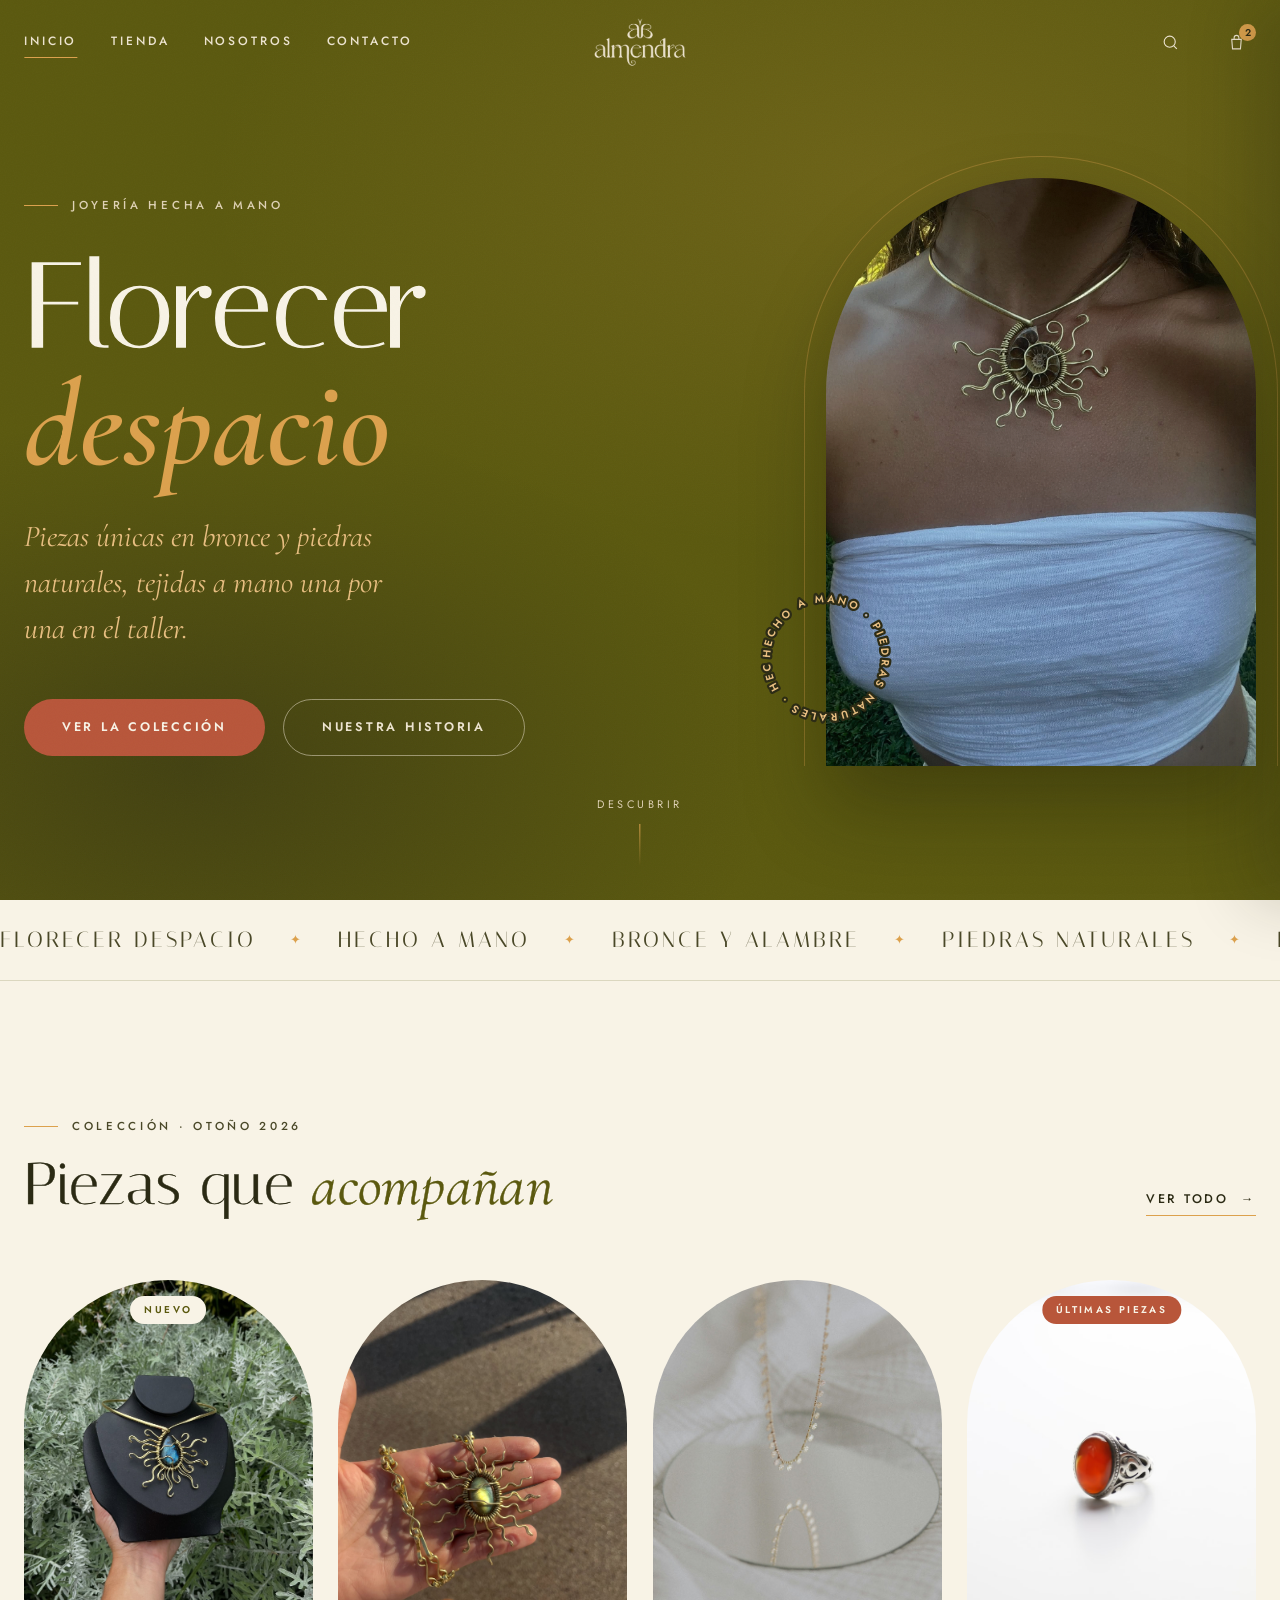
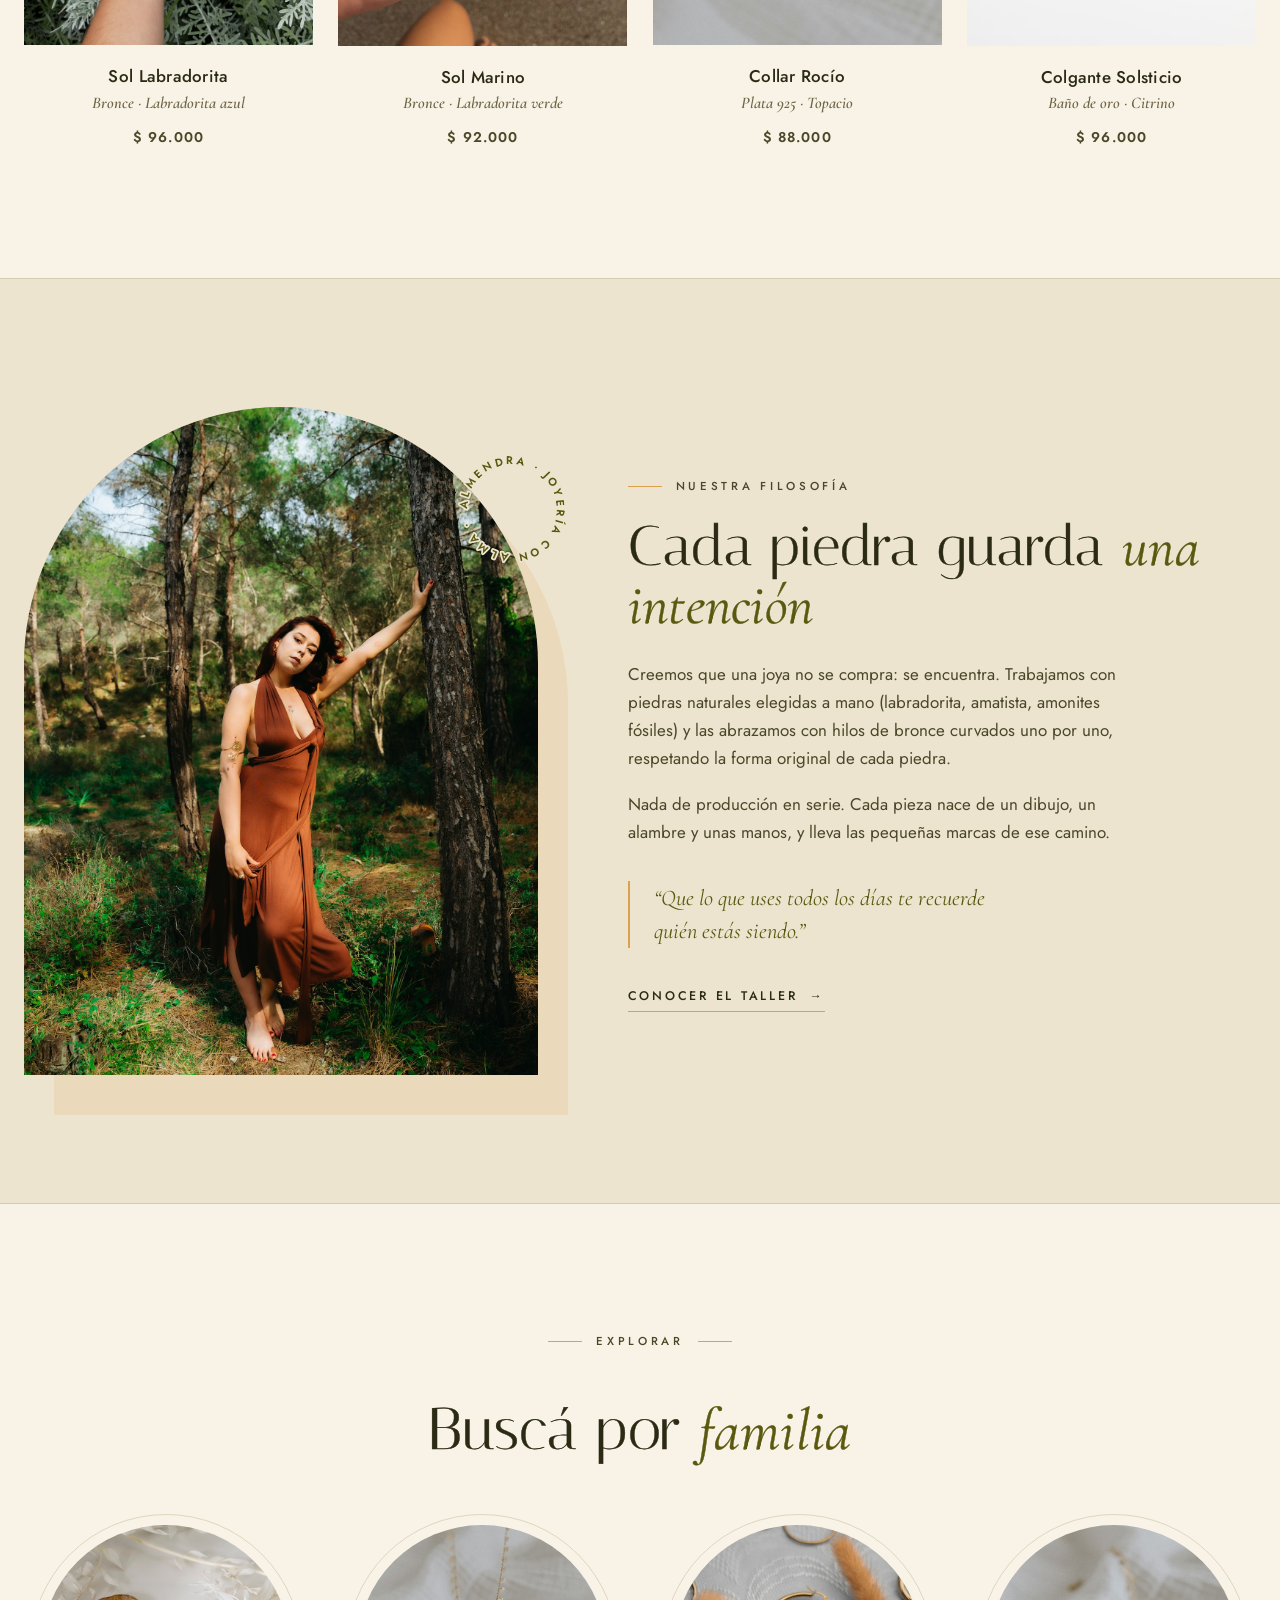
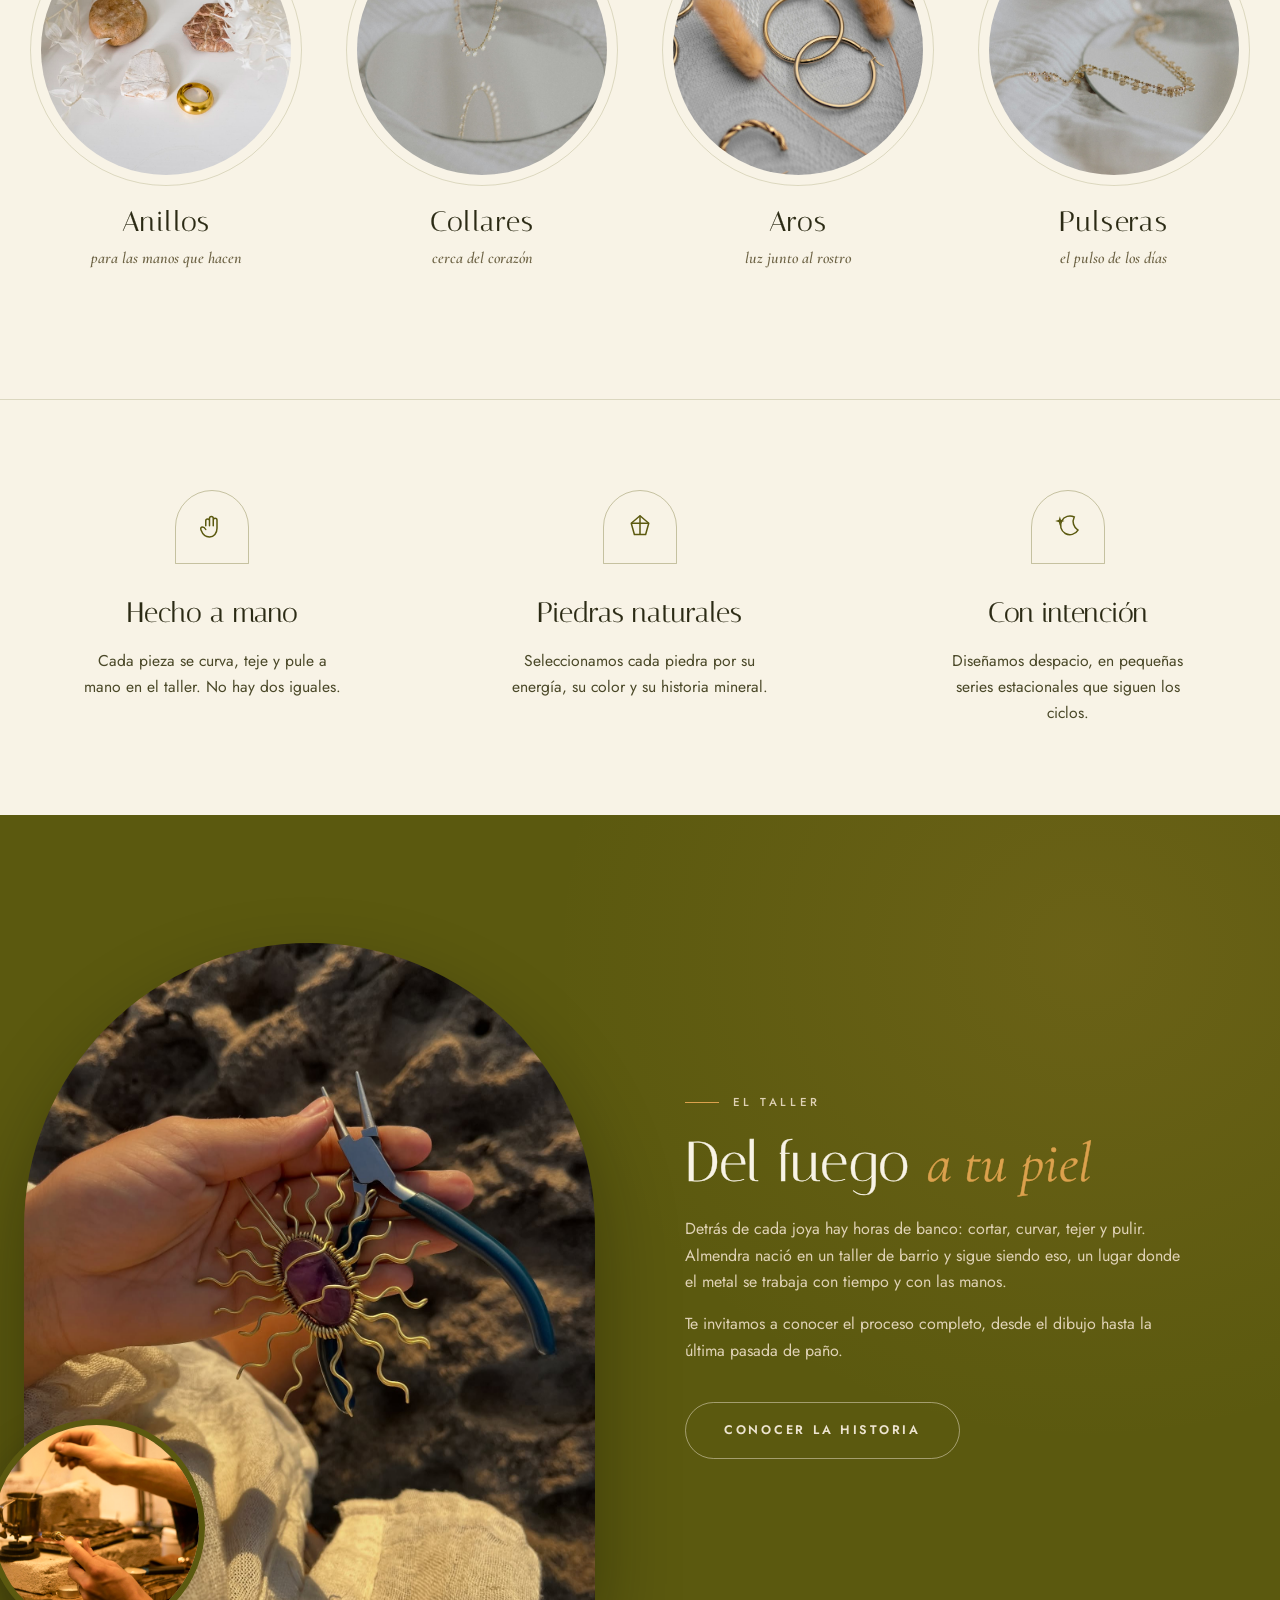
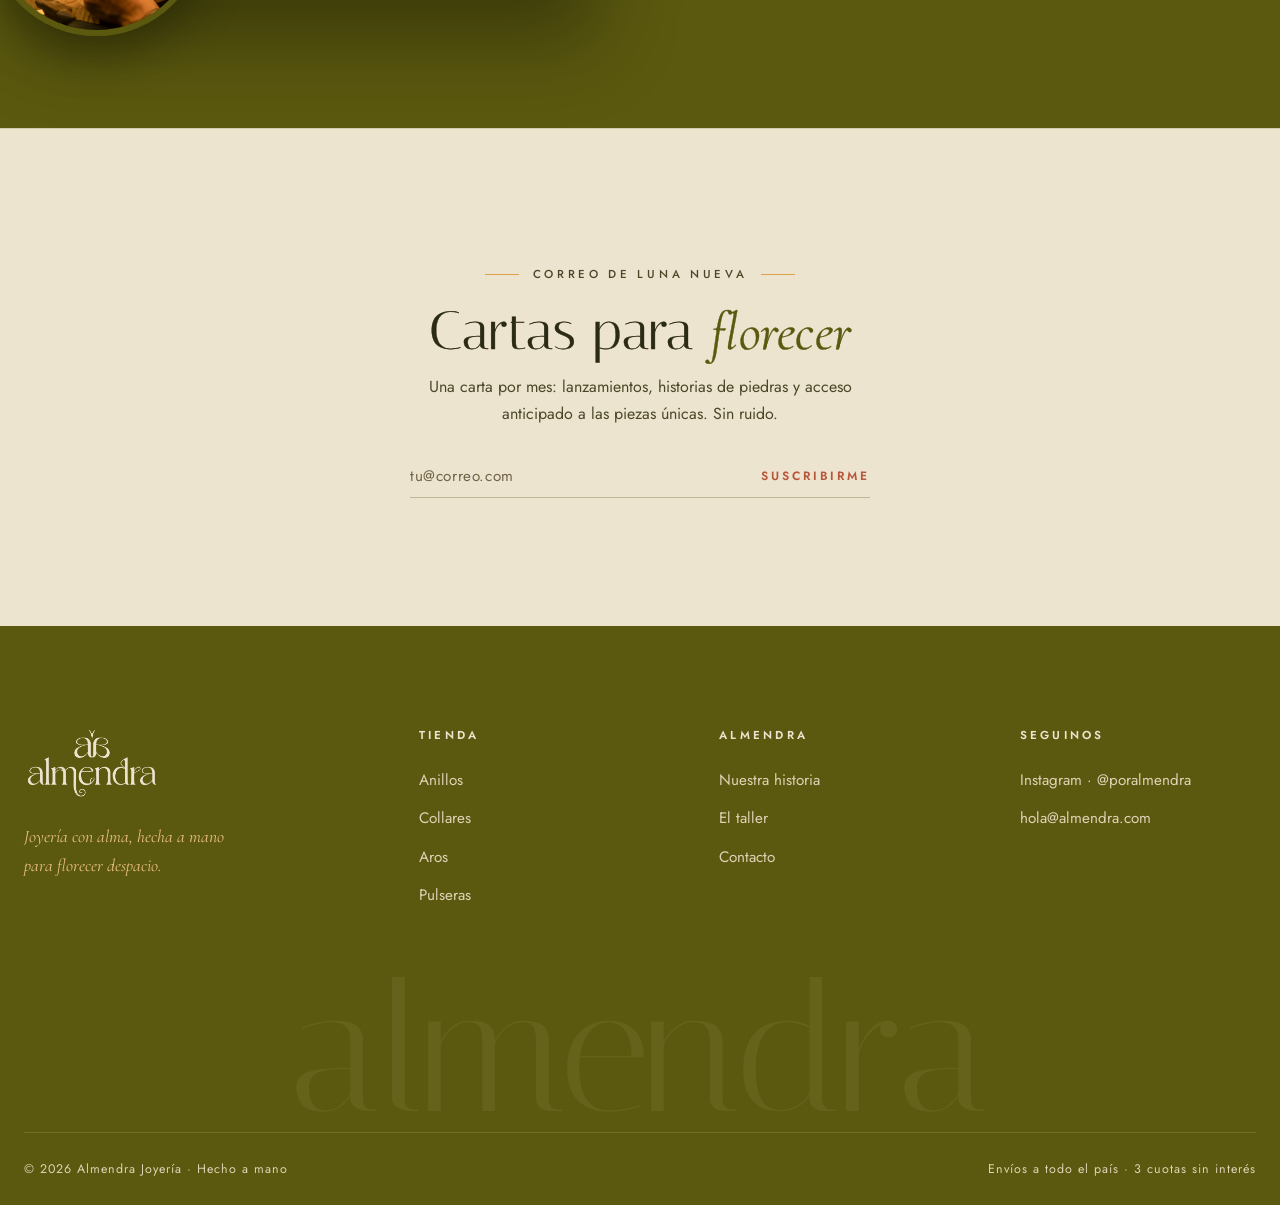
==== commit d76ddef5: "Legibilidad, fotos reales de Instagram y titulo nuevo del hero Tipografia y legibilidad: - Italiana " ====
--- a/index.html
+++ b/index.html
@@ -3,8 +3,8 @@
 <head>
   <meta charset="UTF-8">
   <meta name="viewport" content="width=device-width, initial-scale=1.0">
-  <title>Almendra — Joyería con alma · Hecha a mano</title>
-  <meta name="description" content="Joyería artesanal en plata y piedras naturales. Piezas hechas a mano, una por una, para florecer despacio.">
+  <title>Almendra · Joyería artesanal en bronce y piedras naturales</title>
+  <meta name="description" content="Joyería artesanal en bronce y piedras naturales. Piezas tejidas a mano, una por una, para florecer despacio.">
   <link rel="icon" type="image/png" href="assets/img/logo-olive.png">
   <link rel="preconnect" href="https://fonts.googleapis.com">
   <link rel="preconnect" href="https://fonts.gstatic.com" crossorigin>
@@ -17,11 +17,12 @@
   <header class="site-header site-header--over-dark">
     <div class="wrap">
       <nav class="nav-left">
+        <a class="nav-link is-active" href="index.html">Inicio</a>
         <a class="nav-link" href="tienda.html">Tienda</a>
         <a class="nav-link" href="nosotros.html">Nosotros</a>
         <a class="nav-link" href="contacto.html">Contacto</a>
       </nav>
-      <a class="brand" href="index.html" aria-label="Almendra — inicio">
+      <a class="brand" href="index.html" aria-label="Almendra, inicio">
         <img class="logo-dark" src="assets/img/logo-olive.png" alt="Almendra">
         <img class="logo-light" src="assets/img/logo-bone.png" alt="Almendra">
       </a>
@@ -53,12 +54,12 @@
   <section class="hero">
     <div class="wrap">
       <div>
-        <span class="eyebrow reveal">Joyería hecha a mano · Plata 925</span>
+        <span class="eyebrow reveal">Joyería hecha a mano</span>
         <h1 class="display hero-title reveal" data-delay="1">
-          Joyas para<br>florecer <span class="amber">despacio</span>
+          Florecer<em>despacio</em>
         </h1>
         <p class="hero-sub reveal" data-delay="2">
-          Piezas únicas en plata y piedras naturales, creadas una por una en nuestro taller.
+          Piezas únicas en bronce y piedras naturales, tejidas a mano una por una en el taller.
         </p>
         <div class="hero-actions reveal" data-delay="3">
           <a class="btn btn--primary" href="tienda.html">Ver la colección</a>
@@ -67,7 +68,7 @@
       </div>
       <figure class="hero-figure reveal" data-delay="2">
         <div class="arch">
-          <img src="assets/img/editorial-quieto.jpg" alt="Collar Almendra sobre fondo en penumbra">
+          <img src="assets/img/real-sol-amonite.jpg" alt="Colgante Sol Amonite de Almendra sobre collar de bronce">
         </div>
         <svg class="hero-badge" viewBox="0 0 148 148">
           <defs>
@@ -83,8 +84,8 @@
   <!-- ══════════ Marquesina ══════════ -->
   <div class="marquee" aria-hidden="true">
     <div class="marquee-track">
-      <span>Florecer despacio</span><span>Hecho a mano</span><span>Plata 925</span><span>Piedras naturales</span><span>Piezas únicas</span>
-      <span>Florecer despacio</span><span>Hecho a mano</span><span>Plata 925</span><span>Piedras naturales</span><span>Piezas únicas</span>
+      <span>Florecer despacio</span><span>Hecho a mano</span><span>Bronce y alambre</span><span>Piedras naturales</span><span>Piezas únicas</span>
+      <span>Florecer despacio</span><span>Hecho a mano</span><span>Bronce y alambre</span><span>Piedras naturales</span><span>Piezas únicas</span>
     </div>
   </div>
 
@@ -102,20 +103,20 @@
       <div class="product-grid">
         <a class="product-card reveal" href="producto.html">
           <span class="card-tag">Nuevo</span>
-          <div class="frame"><img src="assets/img/producto-caleandula.jpg" alt="Anillo Caléndula"></div>
-          <button class="quick-add" data-add="Anillo Caléndula">Agregar rápido</button>
+          <div class="frame"><img src="assets/img/real-sol-labradorita.jpg" alt="Colgante Sol Labradorita"></div>
+          <button class="quick-add" data-add="Sol Labradorita">Agregar rápido</button>
           <div class="meta">
-            <div class="name">Anillo Caléndula</div>
-            <div class="detail">Plata 925 · Piedra luna</div>
-            <div class="price">$ 78.000</div>
+            <div class="name">Sol Labradorita</div>
+            <div class="detail">Bronce · Labradorita azul</div>
+            <div class="price">$ 96.000</div>
           </div>
         </a>
         <a class="product-card reveal" data-delay="1" href="producto.html">
-          <div class="frame"><img src="assets/img/producto-brote.jpg" alt="Collar Brote"></div>
-          <button class="quick-add" data-add="Collar Brote">Agregar rápido</button>
+          <div class="frame"><img src="assets/img/real-sol-marino.jpg" alt="Colgante Sol Marino"></div>
+          <button class="quick-add" data-add="Sol Marino">Agregar rápido</button>
           <div class="meta">
-            <div class="name">Collar Brote</div>
-            <div class="detail">Baño de oro 18k</div>
+            <div class="name">Sol Marino</div>
+            <div class="detail">Bronce · Labradorita verde</div>
             <div class="price">$ 92.000</div>
           </div>
         </a>
@@ -159,11 +160,11 @@
         <h2 class="display reveal" data-delay="1">Cada piedra guarda <em>una intención</em></h2>
         <p class="reveal" data-delay="2">
           Creemos que una joya no se compra: se encuentra. Trabajamos con piedras naturales
-          elegidas a mano — cuarzos, piedra luna, labradorita — y las engarzamos en plata
-          con técnicas que respetan sus formas originales.
+          elegidas a mano (labradorita, amatista, amonites fósiles) y las abrazamos con hilos
+          de bronce curvados uno por uno, respetando la forma original de cada piedra.
         </p>
         <p class="reveal" data-delay="2">
-          Nada de producción en serie. Cada pieza nace de un dibujo, un fuego y unas manos,
+          Nada de producción en serie. Cada pieza nace de un dibujo, un alambre y unas manos,
           y lleva las pequeñas marcas de ese camino.
         </p>
         <blockquote class="voice-quote reveal" data-delay="3">
@@ -215,7 +216,7 @@
             <svg viewBox="0 0 24 24" fill="none" stroke="currentColor" stroke-width="1.2" stroke-linecap="round"><path d="M7 11V7a1.5 1.5 0 0 1 3 0v4m0-1V5a1.5 1.5 0 0 1 3 0v6m0-1V6.5a1.5 1.5 0 0 1 3 0V13c0 4-2.5 7-6 7s-5.6-2.4-6.8-5.6c-.5-1.3-.2-2.4 1.3-2.4 1 0 1.7.6 2.5 2"/></svg>
           </div>
           <h3>Hecho a mano</h3>
-          <p>Cada pieza se forja, lima y pule en nuestro taller. No hay dos iguales.</p>
+          <p>Cada pieza se curva, teje y pule a mano en el taller. No hay dos iguales.</p>
         </div>
         <div class="value reveal" data-delay="1">
           <div class="glyph">
@@ -239,15 +240,15 @@
   <section class="band section">
     <div class="wrap">
       <figure class="band-figure reveal">
-        <div class="arch"><img src="assets/img/taller-manos.jpg" alt="Manos trabajando una pieza en el taller"></div>
+        <div class="arch"><img src="assets/img/real-taller-alicate.jpg" alt="Pieza en proceso sostenida junto a la pinza de trabajo"></div>
         <div class="mini"><img src="assets/img/taller-detalle.jpg" alt="Detalle del taller"></div>
       </figure>
       <div>
         <span class="eyebrow reveal">El taller</span>
         <h2 class="display reveal" data-delay="1">Del fuego <em>a tu piel</em></h2>
         <p class="reveal" data-delay="2">
-          Detrás de cada joya hay horas de banco: sierra, soldadura, engarce y pulido.
-          Almendra nació en un taller de barrio y sigue siendo eso — un lugar donde el
+          Detrás de cada joya hay horas de banco: cortar, curvar, tejer y pulir.
+          Almendra nació en un taller de barrio y sigue siendo eso, un lugar donde el
           metal se trabaja con tiempo y con las manos.
         </p>
         <p class="reveal" data-delay="2">
@@ -308,7 +309,7 @@
     <div class="footer-big" aria-hidden="true">almendra</div>
     <div class="wrap">
       <div class="footer-bottom">
-        <span>© 2026 Almendra Joyería — Hecho a mano</span>
+        <span>© 2026 Almendra Joyería · Hecho a mano</span>
         <span>Envíos a todo el país · 3 cuotas sin interés</span>
       </div>
     </div>
@@ -323,27 +324,27 @@
     </div>
     <div class="cart-items">
       <div class="cart-item">
-        <img src="assets/img/producto-caleandula.jpg" alt="Anillo Caléndula">
-        <div>
-          <div class="ci-name">Anillo Caléndula</div>
-          <div class="ci-detail">Plata 925 · Piedra luna</div>
-          <div class="ci-qty">Talle 14 · Cant. 1</div>
-        </div>
-        <div class="ci-price">$ 78.000</div>
+        <img src="assets/img/real-sol-labradorita.jpg" alt="Sol Labradorita">
+        <div>
+          <div class="ci-name">Sol Labradorita</div>
+          <div class="ci-detail">Bronce · Labradorita azul</div>
+          <div class="ci-qty">Cadena 45 cm · Cant. 1</div>
+        </div>
+        <div class="ci-price">$ 96.000</div>
       </div>
       <div class="cart-item">
-        <img src="assets/img/producto-rocio.jpg" alt="Collar Rocío">
-        <div>
-          <div class="ci-name">Collar Rocío</div>
-          <div class="ci-detail">Plata 925 · Topacio</div>
-          <div class="ci-qty">45 cm · Cant. 1</div>
-        </div>
-        <div class="ci-price">$ 88.000</div>
+        <img src="assets/img/real-sol-marino.jpg" alt="Sol Marino">
+        <div>
+          <div class="ci-name">Sol Marino</div>
+          <div class="ci-detail">Bronce · Labradorita verde</div>
+          <div class="ci-qty">Cadena 50 cm · Cant. 1</div>
+        </div>
+        <div class="ci-price">$ 92.000</div>
       </div>
       <p class="cart-note">Cada pieza viaja en su bolsita de lino con una carta de cuidados ✦</p>
     </div>
     <div class="cart-foot">
-      <div class="cart-total"><span>Subtotal</span><span>$ 166.000</span></div>
+      <div class="cart-total"><span>Subtotal</span><span>$ 188.000</span></div>
       <p class="small">Envío calculado al finalizar la compra.</p>
       <button class="btn btn--primary">Iniciar compra</button>
     </div>
--- a/css/almendra.css
+++ b/css/almendra.css
@@ -1,5 +1,5 @@
 /* ============================================================
-   ALMENDRA — joyería · florecer despacio
+   ALMENDRA · joyería · florecer despacio
    Sistema visual basado en el Manual de marca 2026
    ============================================================ */
 
@@ -22,6 +22,9 @@
 
   /* Derivados */
   --cream: #F8F3E6;
+  /* Taupe oscurecido para textos: el taupe puro da 2.5:1 sobre crema
+     y no se lee. Este llega a 5.3:1 sin salirse de la familia olive. */
+  --text-muted: #6E6446;
   --hairline: rgba(91, 89, 15, 0.18);
   --hairline-strong: rgba(91, 89, 15, 0.32);
 
@@ -32,6 +35,11 @@
 
   --ease-out: cubic-bezier(0.22, 1, 0.36, 1);
   --header-h: 84px;
+
+  /* Italiana solo existe en peso 400: engrosamos el trazo en em
+     para que escale con el tamaño. Subir/bajar para calibrar. */
+  --display-stroke: 0.013em;
+  --display-stroke-sm: 0.007em;
 }
 
 /* ---------- Reset ---------- */
@@ -79,6 +87,23 @@
   font-weight: 400;
   line-height: 1.02;
   letter-spacing: 0.005em;
+}
+
+/* Títulos de página: trazo engrosado */
+.hero-title,
+.about-hero h1,
+.page-hero h1,
+.pdp-info h1 {
+  -webkit-text-stroke: var(--display-stroke) currentColor;
+}
+
+/* Títulos de sección: engrosado más leve */
+.section-head h2,
+.editorial-copy h2,
+.band h2,
+.newsletter h2,
+.mobile-menu a {
+  -webkit-text-stroke: var(--display-stroke-sm) currentColor;
 }
 
 .voice {
@@ -342,10 +367,19 @@
 }
 
 .hero-title {
-  font-size: clamp(3.4rem, 8.5vw, 7.8rem);
+  font-size: clamp(3.6rem, 9.4vw, 8.4rem);
   color: var(--cream);
 }
-.hero-title .amber { color: var(--amber); }
+.hero-title em {
+  display: block;
+  font-family: var(--font-voice);
+  font-style: italic;
+  font-weight: 600;
+  font-size: 1.02em;
+  color: var(--amber);
+  -webkit-text-stroke: 0;
+  margin-top: -0.04em;
+}
 .hero-sub {
   font-family: var(--font-voice);
   font-style: italic;
@@ -407,10 +441,14 @@
 .hero-badge text {
   font-family: var(--font-ui);
   font-size: 10.5px;
-  font-weight: 500;
+  font-weight: 600;
   letter-spacing: 3.2px;
   text-transform: uppercase;
   fill: var(--amber-soft);
+  stroke: var(--ink);
+  stroke-width: 4.5px;
+  stroke-linejoin: round;
+  paint-order: stroke fill;
 }
 
 .hero-scroll {
@@ -422,7 +460,7 @@
   font-size: 0.68rem;
   letter-spacing: 0.32em;
   text-transform: uppercase;
-  color: rgba(237, 228, 208, 0.6);
+  color: var(--sand);
   display: flex;
   flex-direction: column;
   align-items: center;
@@ -561,18 +599,22 @@
   text-align: center;
   padding: 20px 8px 0;
 }
+/* Nombres de producto: Jost Medium 500, según la jerarquía UI del manual */
 .product-card .name {
-  font-family: var(--font-display);
-  font-size: 1.45rem;
+  font-family: var(--font-ui);
+  font-weight: 500;
+  font-size: 1.06rem;
+  line-height: 1.35;
   color: var(--ink);
-  letter-spacing: 0.03em;
+  letter-spacing: 0.015em;
 }
 .product-card .detail {
   font-family: var(--font-voice);
   font-style: italic;
-  font-size: 0.98rem;
-  color: var(--taupe);
-  margin-top: 3px;
+  font-weight: 600;
+  font-size: 1.02rem;
+  color: var(--text-muted);
+  margin-top: 2px;
 }
 .product-card .price {
   font-weight: 600;
@@ -630,13 +672,18 @@
   height: 120px;
   animation: spin 24s linear infinite reverse;
 }
+/* Halo del color del fondo para que el sello se lea al cruzar la foto */
 .editorial-figure .stamp text {
   font-family: var(--font-ui);
   font-size: 11px;
-  font-weight: 500;
+  font-weight: 600;
   letter-spacing: 3px;
   text-transform: uppercase;
   fill: var(--olive);
+  stroke: var(--bone);
+  stroke-width: 3.5px;
+  stroke-linejoin: round;
+  paint-order: stroke fill;
 }
 .editorial-copy h2 {
   font-size: clamp(2.4rem, 4.4vw, 3.9rem);
@@ -648,7 +695,7 @@
   color: var(--olive);
 }
 .editorial-copy p {
-  font-weight: 300;
+  font-weight: 400;
   font-size: 1.06rem;
   color: var(--ink-soft);
   max-width: 52ch;
@@ -697,15 +744,17 @@
 .cat-card:hover .ring img { transform: scale(1.08); }
 .cat-card .cat-name {
   font-family: var(--font-display);
-  font-size: 1.5rem;
+  font-size: 1.75rem;
   margin-top: 24px;
   letter-spacing: 0.05em;
+  -webkit-text-stroke: var(--display-stroke-sm) currentColor;
 }
 .cat-card .cat-sub {
   font-family: var(--font-voice);
   font-style: italic;
-  color: var(--taupe);
-  font-size: 0.95rem;
+  font-weight: 600;
+  color: var(--text-muted);
+  font-size: 1rem;
 }
 
 /* ---------- Valores / ritual ---------- */
@@ -736,11 +785,12 @@
 .value h3 {
   font-family: var(--font-display);
   font-weight: 400;
-  font-size: 1.55rem;
+  font-size: 1.75rem;
   margin-bottom: 12px;
+  -webkit-text-stroke: var(--display-stroke-sm) currentColor;
 }
 .value p {
-  font-weight: 300;
+  font-weight: 400;
   font-size: 0.98rem;
   color: var(--ink-soft);
   max-width: 30ch;
@@ -775,7 +825,7 @@
 }
 .band h2 em { font-family: var(--font-voice); font-style: italic; color: var(--amber); }
 .band p {
-  font-weight: 300;
+  font-weight: 400;
   color: var(--sand);
   max-width: 50ch;
   margin-bottom: 16px;
@@ -811,7 +861,7 @@
 }
 .newsletter h2 em { font-family: var(--font-voice); font-style: italic; color: var(--olive); }
 .newsletter p {
-  font-weight: 300;
+  font-weight: 400;
   color: var(--ink-soft);
   max-width: 46ch;
   margin: 0 auto 38px;
@@ -834,7 +884,7 @@
   color: var(--ink);
   outline: none;
 }
-.news-form input::placeholder { color: var(--taupe); }
+.news-form input::placeholder { color: var(--text-muted); }
 .news-form button {
   font-weight: 600;
   font-size: 0.75rem;
@@ -878,7 +928,7 @@
 }
 .site-footer li { margin-bottom: 12px; }
 .site-footer li a {
-  font-weight: 300;
+  font-weight: 400;
   font-size: 0.95rem;
   transition: color 0.3s ease, padding-left 0.3s ease;
 }
@@ -893,9 +943,9 @@
   gap: 20px;
   flex-wrap: wrap;
   font-size: 0.78rem;
-  font-weight: 300;
+  font-weight: 400;
   letter-spacing: 0.08em;
-  color: rgba(223, 210, 181, 0.65);
+  color: var(--sand);
 }
 .footer-big {
   font-family: var(--font-display);
@@ -924,7 +974,7 @@
   font-family: var(--font-voice);
   font-style: italic;
   font-size: 1.25rem;
-  color: var(--taupe);
+  color: var(--text-muted);
   margin-top: 14px;
 }
 
@@ -958,7 +1008,7 @@
   text-align: center;
   font-family: var(--font-voice);
   font-style: italic;
-  color: var(--taupe);
+  color: var(--text-muted);
   font-size: 1.05rem;
   margin-top: 60px;
 }
@@ -974,7 +1024,7 @@
   font-weight: 500;
   letter-spacing: 0.2em;
   text-transform: uppercase;
-  color: var(--taupe);
+  color: var(--text-muted);
   display: flex;
   gap: 12px;
   align-items: center;
@@ -1046,14 +1096,14 @@
 }
 .pdp-price .cuotas {
   display: block;
-  font-weight: 300;
+  font-weight: 400;
   font-size: 0.85rem;
   letter-spacing: 0.04em;
-  color: var(--taupe);
+  color: var(--text-muted);
   margin-top: 4px;
 }
 .pdp-desc {
-  font-weight: 300;
+  font-weight: 400;
   color: var(--ink-soft);
   margin: 26px 0;
   max-width: 52ch;
@@ -1076,7 +1126,7 @@
   font-size: 0.9rem;
   text-transform: none;
   letter-spacing: 0.02em;
-  color: var(--taupe);
+  color: var(--text-muted);
 }
 .sizes { display: flex; gap: 10px; margin-bottom: 30px; }
 .size {
@@ -1131,7 +1181,7 @@
   display: flex;
   gap: 12px;
   align-items: center;
-  font-weight: 300;
+  font-weight: 400;
   font-size: 0.88rem;
   color: var(--ink-soft);
 }
@@ -1160,7 +1210,7 @@
 }
 .accordion[open] summary::after { transform: rotate(45deg); }
 .accordion .acc-body {
-  font-weight: 300;
+  font-weight: 400;
   font-size: 0.95rem;
   color: var(--ink-soft);
   padding-bottom: 22px;
@@ -1175,7 +1225,7 @@
 .about-hero {
   background: var(--olive);
   color: var(--bone);
-  padding: calc(var(--header-h) + clamp(60px, 9vw, 110px)) 0 0;
+  padding: calc(var(--header-h) + clamp(26px, 3.5vw, 52px)) 0 0;
   position: relative;
   overflow: hidden;
 }
@@ -1190,8 +1240,11 @@
   display: grid;
   grid-template-columns: minmax(0, 1.1fr) minmax(0, 0.9fr);
   gap: clamp(40px, 6vw, 90px);
-  align-items: end;
-}
+  /* El texto se centra contra la foto; la foto queda al ras del borde.
+     Con align-items:end el texto caía al fondo y dejaba un hueco arriba. */
+  align-items: center;
+}
+.about-hero .wrap > figure { align-self: end; }
 .about-hero h1 {
   font-size: clamp(3.2rem, 7vw, 6.4rem);
   color: var(--cream);
@@ -1202,13 +1255,13 @@
 .about-hero p.lead {
   font-family: var(--font-voice);
   font-style: italic;
-  font-size: 1.3rem;
+  font-size: 1.35rem;
   color: var(--amber-soft);
   max-width: 40ch;
-  margin-bottom: clamp(50px, 7vw, 90px);
+  margin-bottom: 0;
 }
 .about-hero .arch {
-  aspect-ratio: 3 / 3.6;
+  aspect-ratio: 3 / 3.15;
   transform: translateY(1px);
 }
 
@@ -1227,7 +1280,7 @@
   margin-top: 24px;
 }
 .story-body p {
-  font-weight: 300;
+  font-weight: 400;
   font-size: 1.08rem;
   color: var(--ink-soft);
   margin-bottom: 24px;
@@ -1296,10 +1349,10 @@
   font-size: 0.7rem;
   letter-spacing: 0.26em;
   text-transform: uppercase;
-  color: var(--taupe);
+  color: var(--text-muted);
   margin-bottom: 6px;
 }
-.contact-item .v { font-weight: 300; font-size: 1.05rem; }
+.contact-item .v { font-weight: 400; font-size: 1.05rem; }
 .contact-item .v a { border-bottom: 1px solid var(--amber); transition: color 0.3s; }
 .contact-item .v a:hover { color: var(--olive); }
 
@@ -1328,7 +1381,7 @@
   background: transparent;
   font-family: var(--font-ui);
   font-size: 1rem;
-  font-weight: 300;
+  font-weight: 400;
   padding: 10px 2px;
   color: var(--ink);
   outline: none;
@@ -1375,13 +1428,18 @@
   padding: 26px 30px;
   border-bottom: 1px solid var(--hairline);
 }
-.cart-head h3 { font-family: var(--font-display); font-weight: 400; font-size: 1.7rem; }
+.cart-head h3 {
+  font-family: var(--font-display);
+  font-weight: 400;
+  font-size: 1.8rem;
+  -webkit-text-stroke: var(--display-stroke-sm) currentColor;
+}
 .cart-head button {
   font-size: 0.7rem;
   font-weight: 600;
   letter-spacing: 0.24em;
   text-transform: uppercase;
-  color: var(--taupe);
+  color: var(--text-muted);
   transition: color 0.3s;
 }
 .cart-head button:hover { color: var(--terracota); }
@@ -1401,16 +1459,22 @@
   object-fit: cover;
   border-radius: 999px 999px 8px 8px;
 }
-.cart-item .ci-name { font-family: var(--font-display); font-size: 1.15rem; }
+.cart-item .ci-name {
+  font-family: var(--font-ui);
+  font-weight: 500;
+  font-size: 0.98rem;
+  line-height: 1.3;
+}
 .cart-item .ci-detail {
   font-family: var(--font-voice);
   font-style: italic;
-  font-size: 0.88rem;
-  color: var(--taupe);
+  font-weight: 600;
+  font-size: 0.94rem;
+  color: var(--text-muted);
 }
 .cart-item .ci-qty {
   font-size: 0.8rem;
-  font-weight: 300;
+  font-weight: 400;
   color: var(--ink-soft);
   margin-top: 6px;
 }
@@ -1420,7 +1484,7 @@
   font-family: var(--font-voice);
   font-style: italic;
   text-align: center;
-  color: var(--taupe);
+  color: var(--text-muted);
   font-size: 0.95rem;
   padding: 16px 30px 0;
 }
@@ -1437,9 +1501,9 @@
   margin-bottom: 6px;
 }
 .cart-foot .small {
-  font-weight: 300;
+  font-weight: 400;
   font-size: 0.8rem;
-  color: var(--taupe);
+  color: var(--text-muted);
   margin-bottom: 18px;
 }
 .cart-foot .btn { width: 100%; }
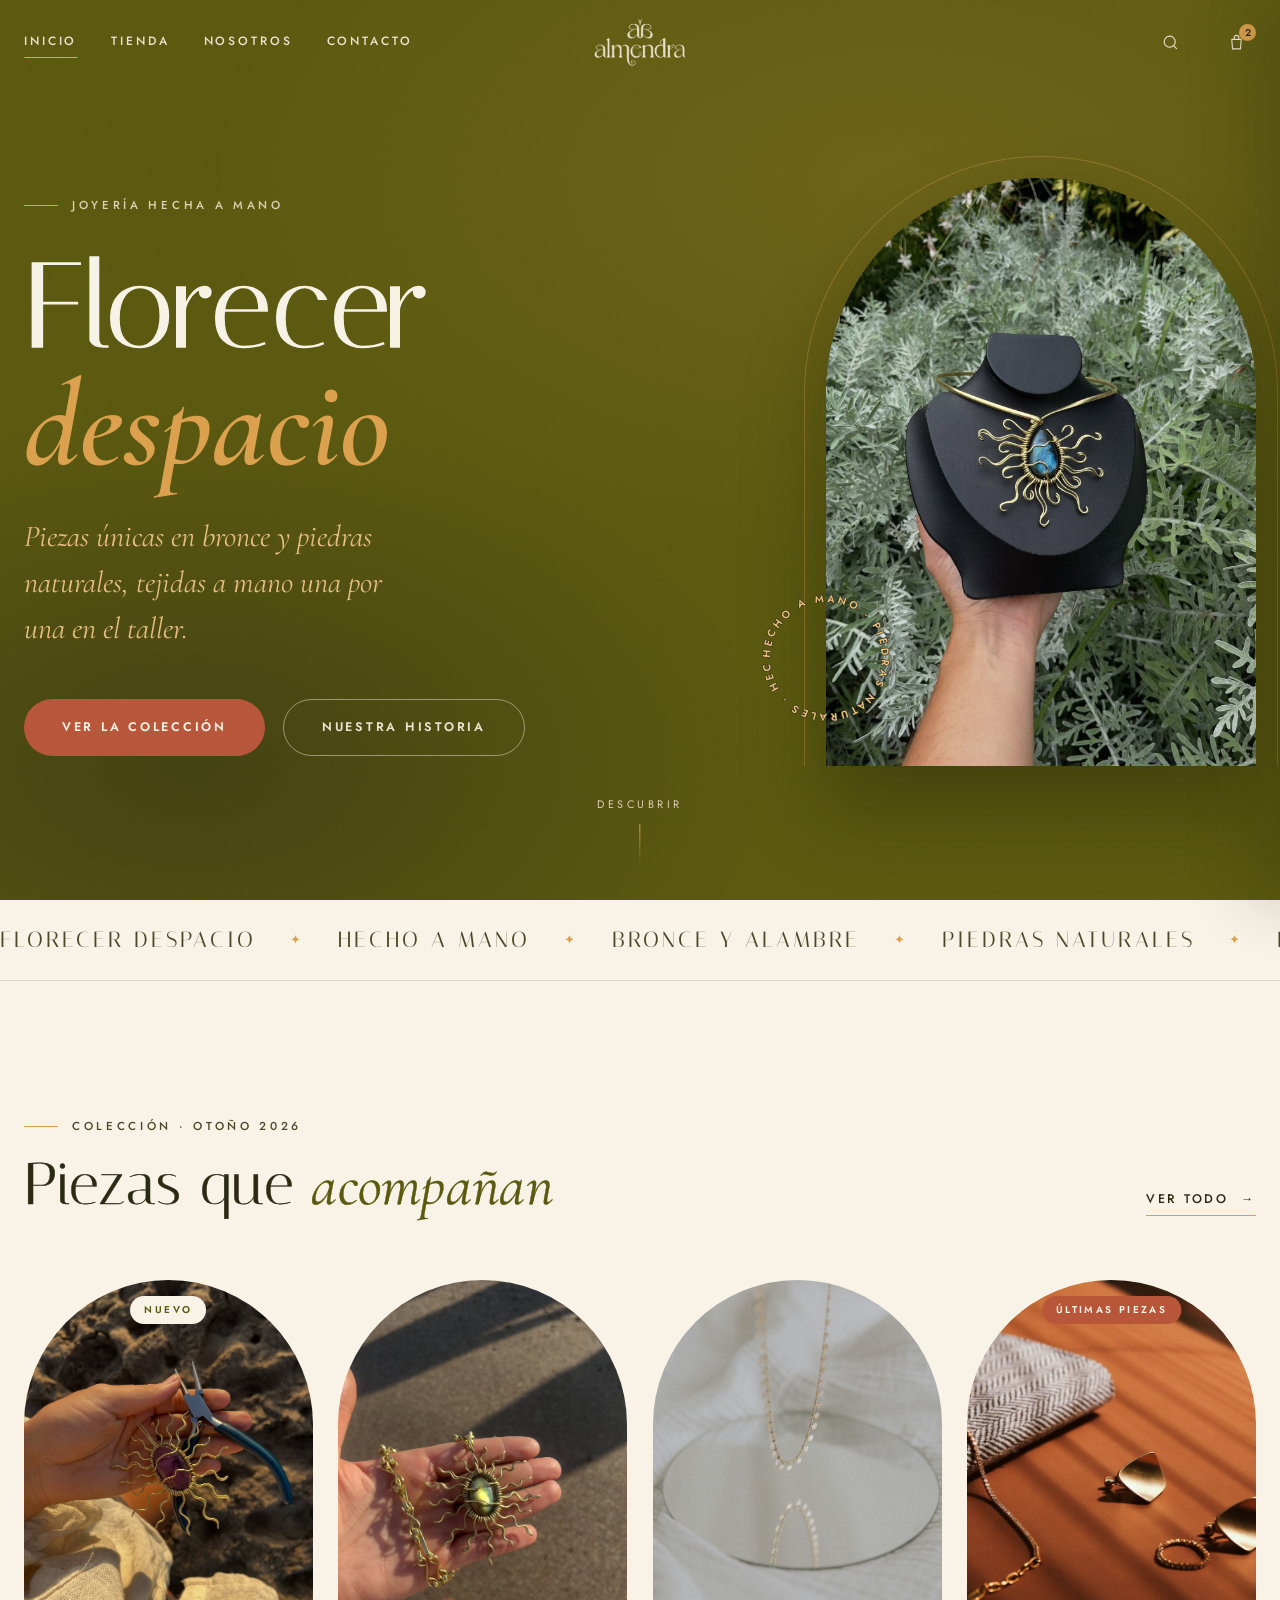
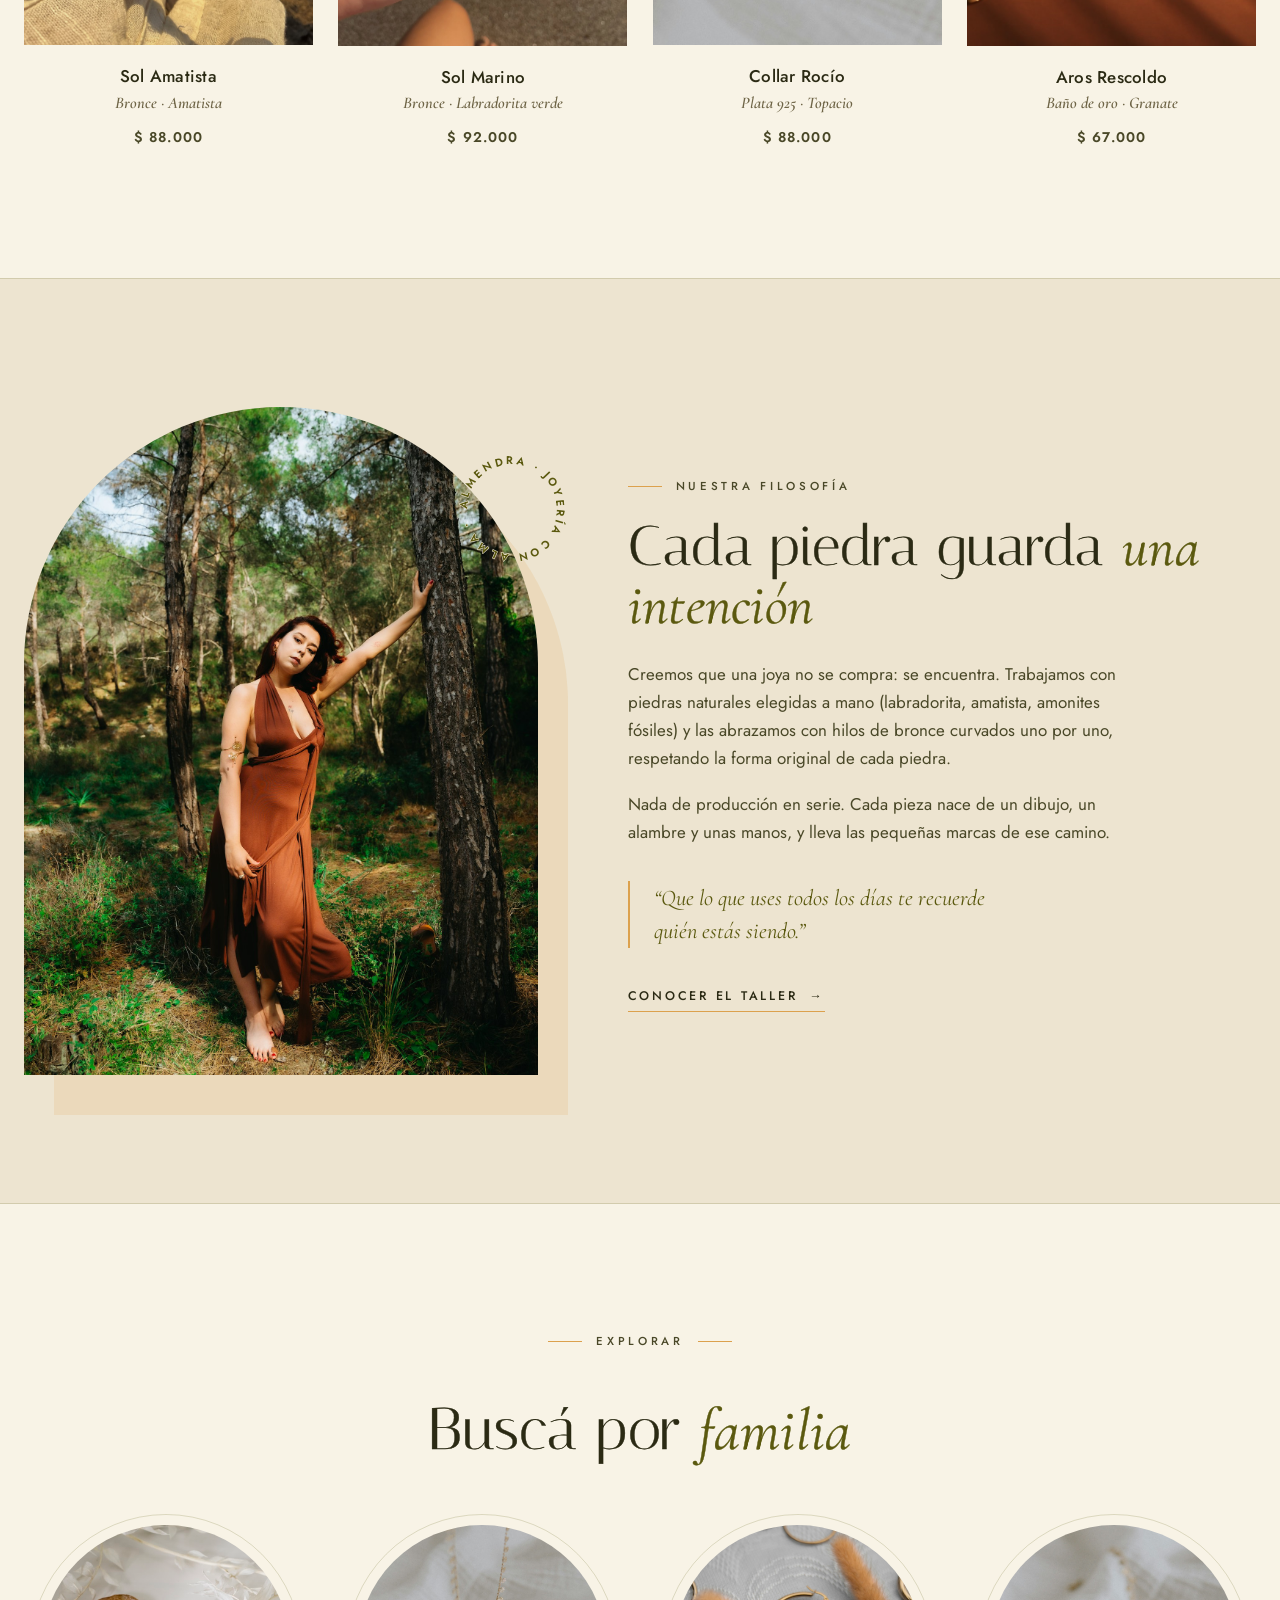
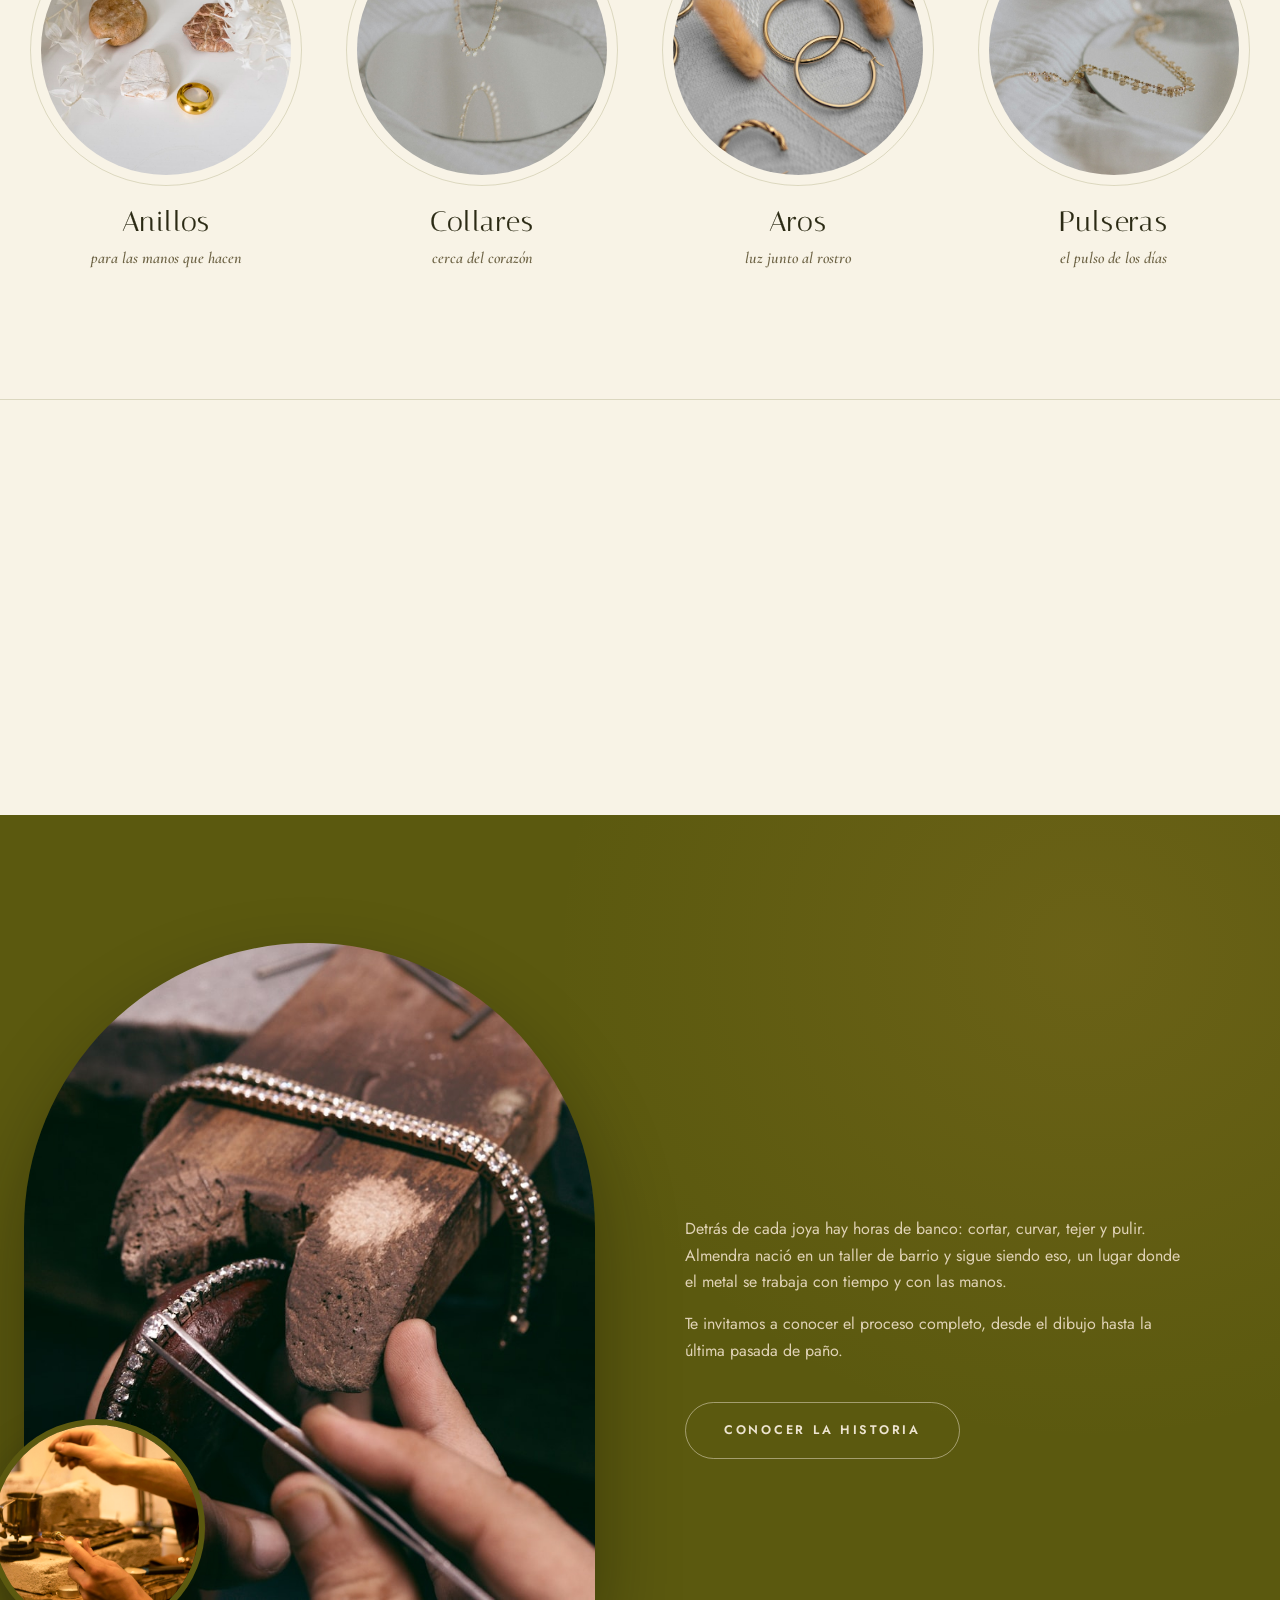
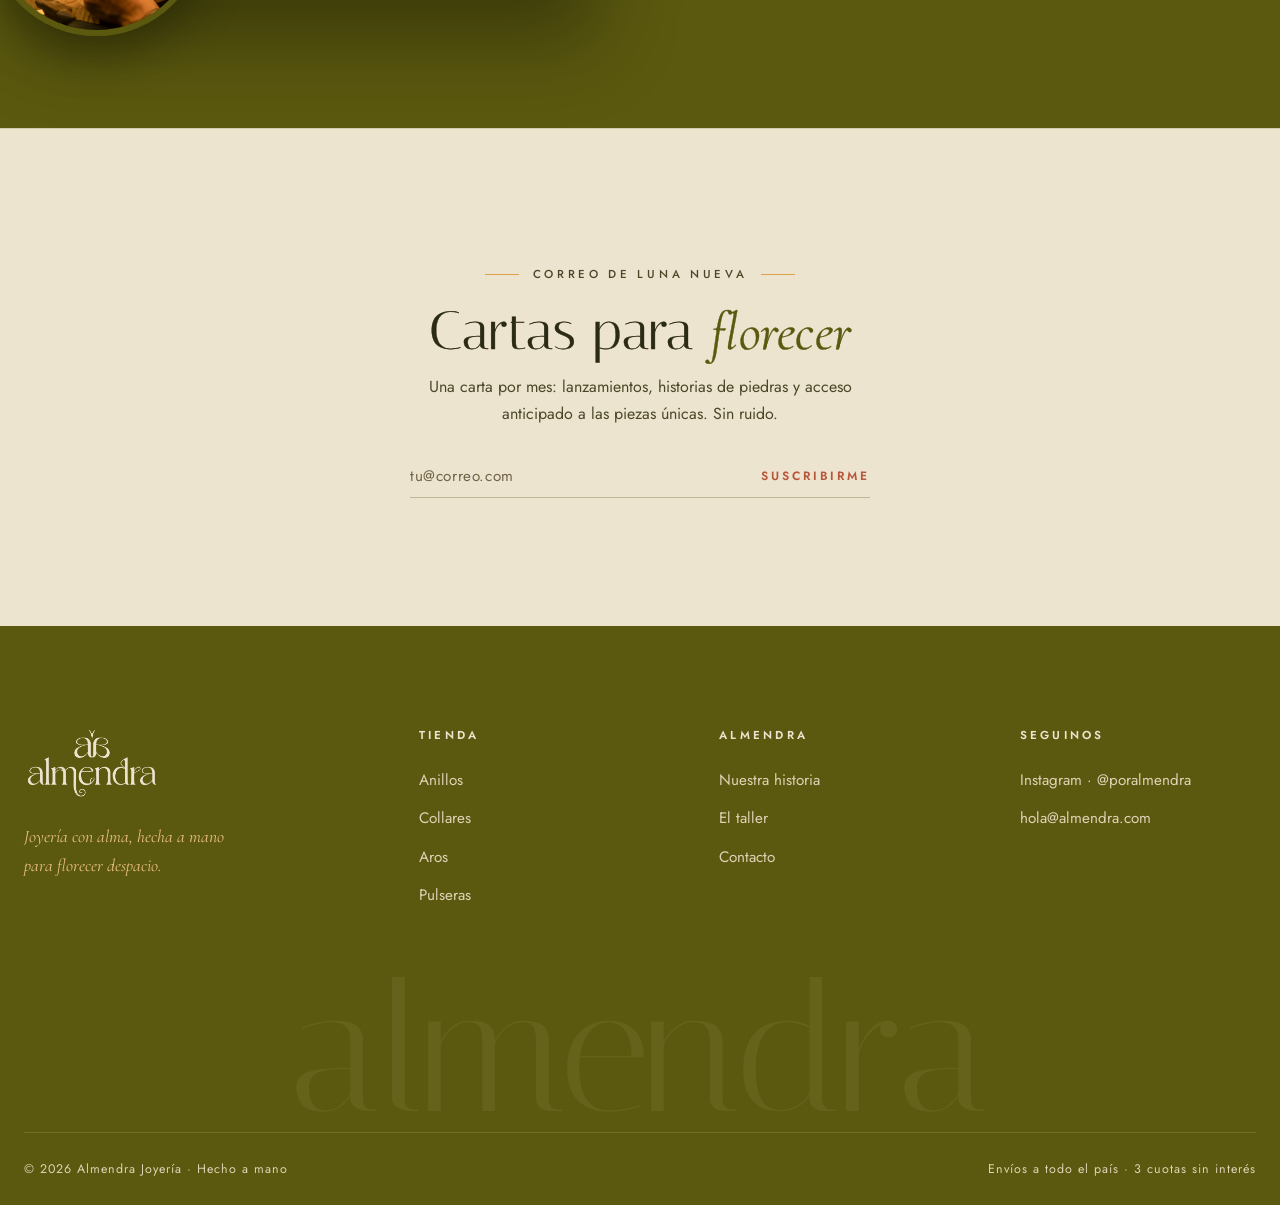
==== commit 3de1090b: "Cambia la foto del hero y afina el borde de los sellos giratorios El hero pasa a la foto del colgant" ====
--- a/index.html
+++ b/index.html
@@ -68,7 +68,7 @@
       </div>
       <figure class="hero-figure reveal" data-delay="2">
         <div class="arch">
-          <img src="assets/img/real-sol-amonite.jpg" alt="Colgante Sol Amonite de Almendra sobre collar de bronce">
+          <img src="assets/img/real-sol-labradorita.jpg" alt="Colgante Sol Labradorita de Almendra en bronce con labradorita azul">
         </div>
         <svg class="hero-badge" viewBox="0 0 148 148">
           <defs>
@@ -103,12 +103,12 @@
       <div class="product-grid">
         <a class="product-card reveal" href="producto.html">
           <span class="card-tag">Nuevo</span>
-          <div class="frame"><img src="assets/img/real-sol-labradorita.jpg" alt="Colgante Sol Labradorita"></div>
-          <button class="quick-add" data-add="Sol Labradorita">Agregar rápido</button>
+          <div class="frame"><img src="assets/img/real-taller-alicate.jpg" alt="Colgante Sol Amatista"></div>
+          <button class="quick-add" data-add="Sol Amatista">Agregar rápido</button>
           <div class="meta">
-            <div class="name">Sol Labradorita</div>
-            <div class="detail">Bronce · Labradorita azul</div>
-            <div class="price">$ 96.000</div>
+            <div class="name">Sol Amatista</div>
+            <div class="detail">Bronce · Amatista</div>
+            <div class="price">$ 88.000</div>
           </div>
         </a>
         <a class="product-card reveal" data-delay="1" href="producto.html">
@@ -131,12 +131,12 @@
         </a>
         <a class="product-card reveal" data-delay="3" href="producto.html">
           <span class="card-tag card-tag--sale">Últimas piezas</span>
-          <div class="frame"><img src="assets/img/producto-solsticio.jpg" alt="Colgante Solsticio"></div>
-          <button class="quick-add" data-add="Colgante Solsticio">Agregar rápido</button>
+          <div class="frame"><img src="assets/img/producto-rescoldo.jpg" alt="Aros Rescoldo"></div>
+          <button class="quick-add" data-add="Aros Rescoldo">Agregar rápido</button>
           <div class="meta">
-            <div class="name">Colgante Solsticio</div>
-            <div class="detail">Baño de oro · Citrino</div>
-            <div class="price">$ 96.000</div>
+            <div class="name">Aros Rescoldo</div>
+            <div class="detail">Baño de oro · Granate</div>
+            <div class="price">$ 67.000</div>
           </div>
         </a>
       </div>
@@ -240,7 +240,7 @@
   <section class="band section">
     <div class="wrap">
       <figure class="band-figure reveal">
-        <div class="arch"><img src="assets/img/real-taller-alicate.jpg" alt="Pieza en proceso sostenida junto a la pinza de trabajo"></div>
+        <div class="arch"><img src="assets/img/taller-manos.jpg" alt="Manos trabajando una pieza en el taller"></div>
         <div class="mini"><img src="assets/img/taller-detalle.jpg" alt="Detalle del taller"></div>
       </figure>
       <div>
--- a/css/almendra.css
+++ b/css/almendra.css
@@ -446,7 +446,7 @@
   text-transform: uppercase;
   fill: var(--amber-soft);
   stroke: var(--ink);
-  stroke-width: 4.5px;
+  stroke-width: 1.1px;
   stroke-linejoin: round;
   paint-order: stroke fill;
 }
@@ -681,7 +681,7 @@
   text-transform: uppercase;
   fill: var(--olive);
   stroke: var(--bone);
-  stroke-width: 3.5px;
+  stroke-width: 1.1px;
   stroke-linejoin: round;
   paint-order: stroke fill;
 }
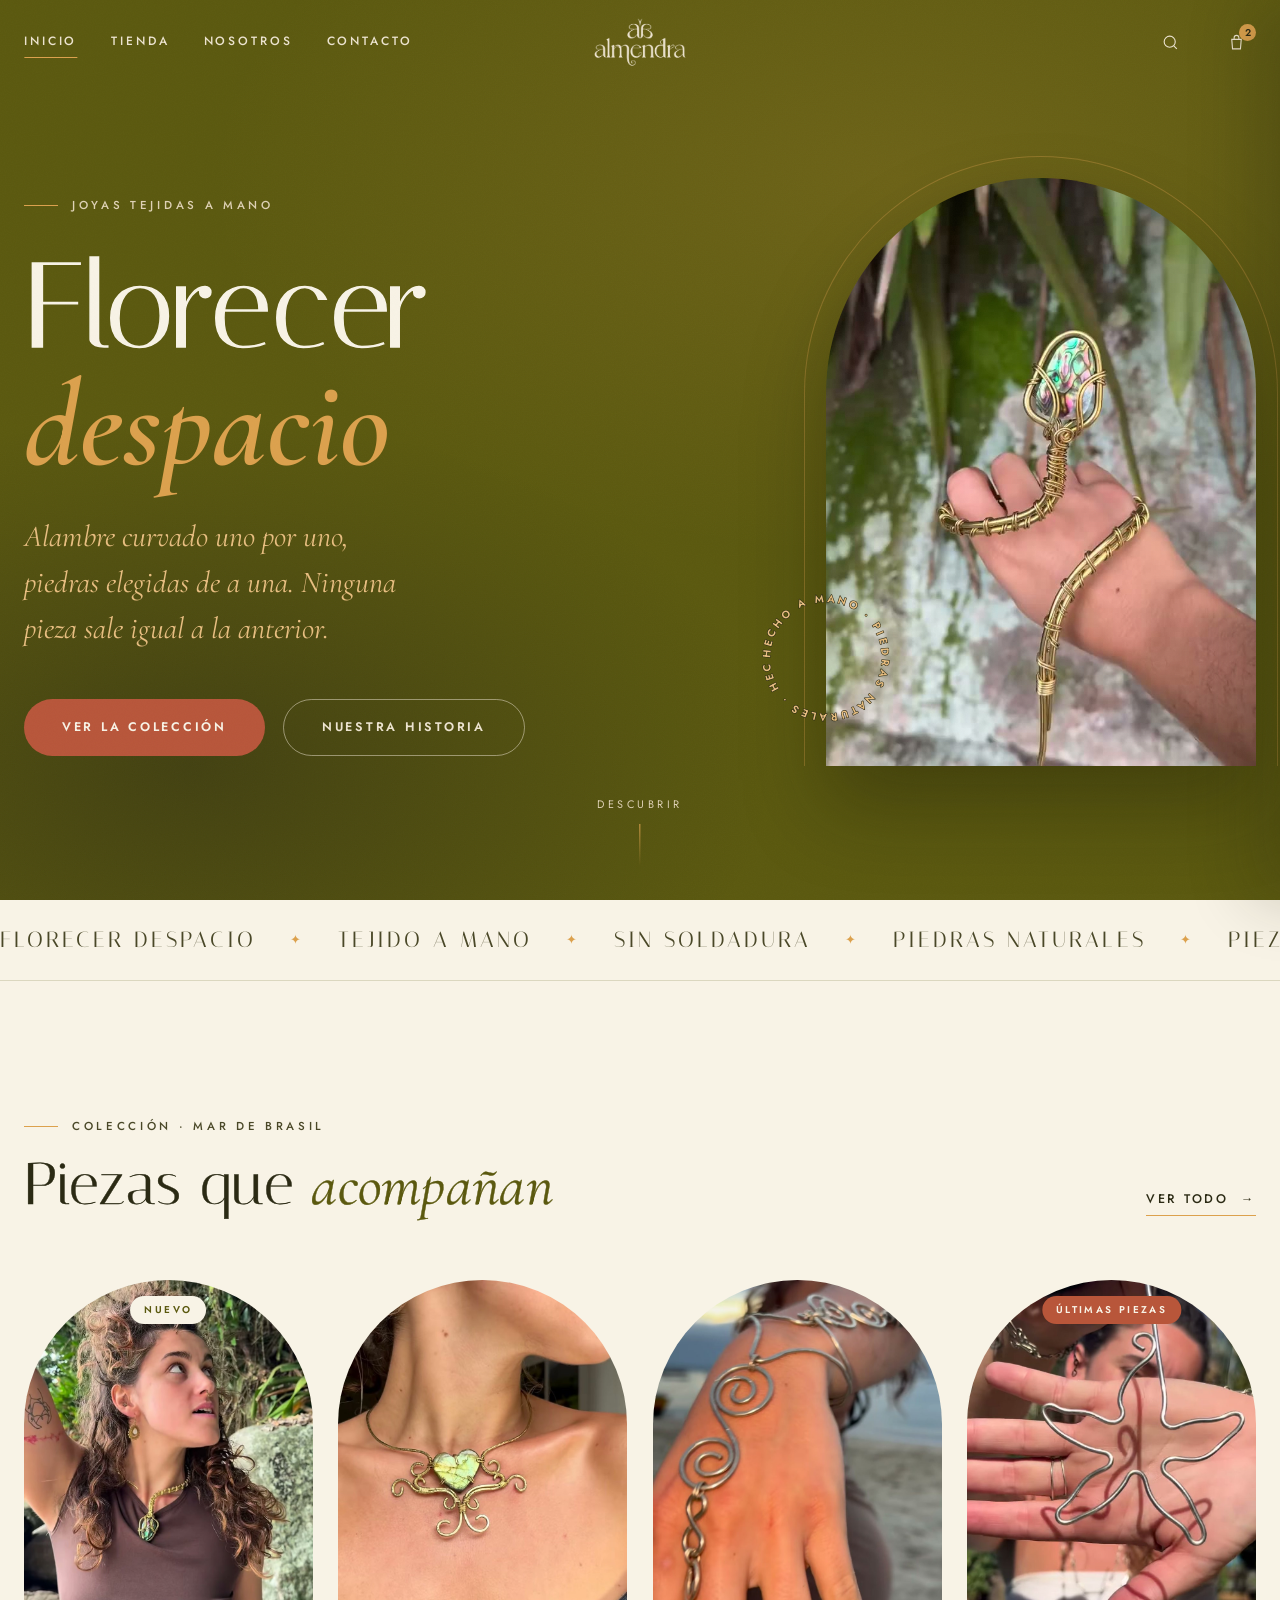
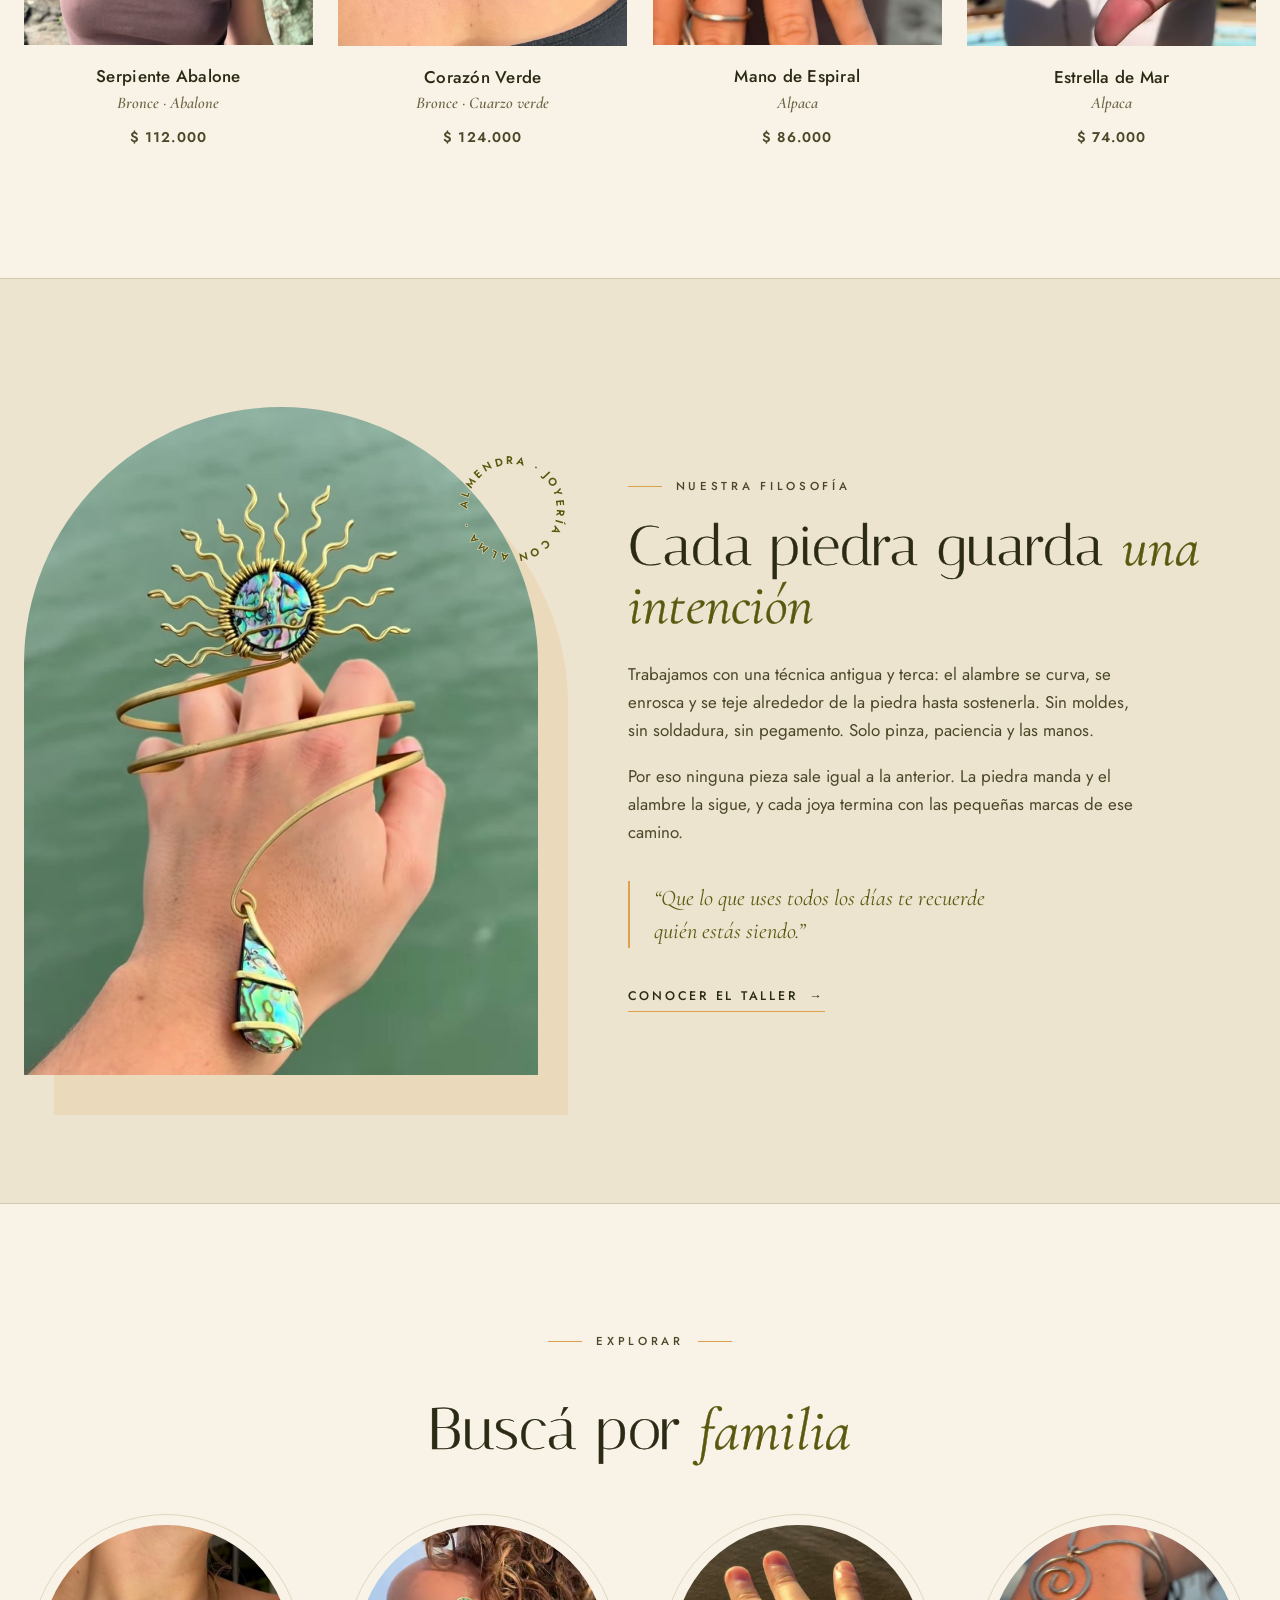
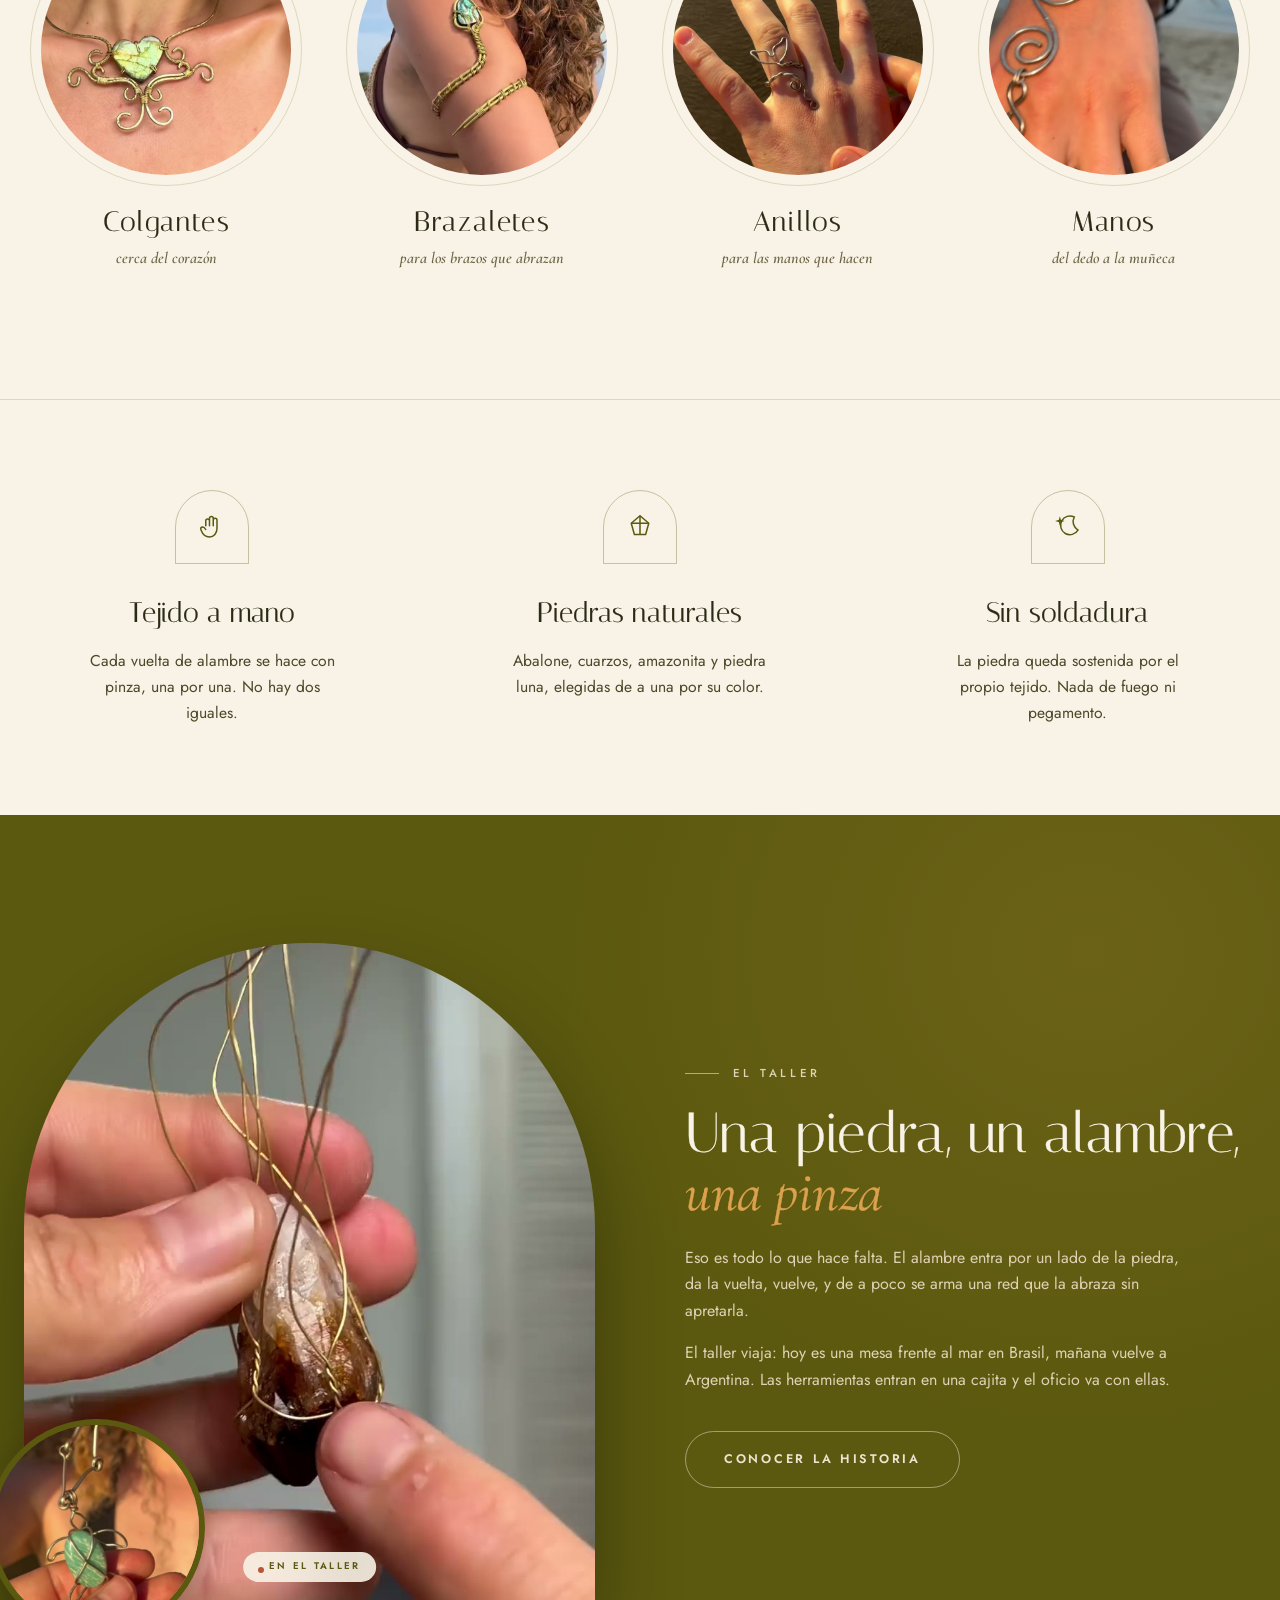
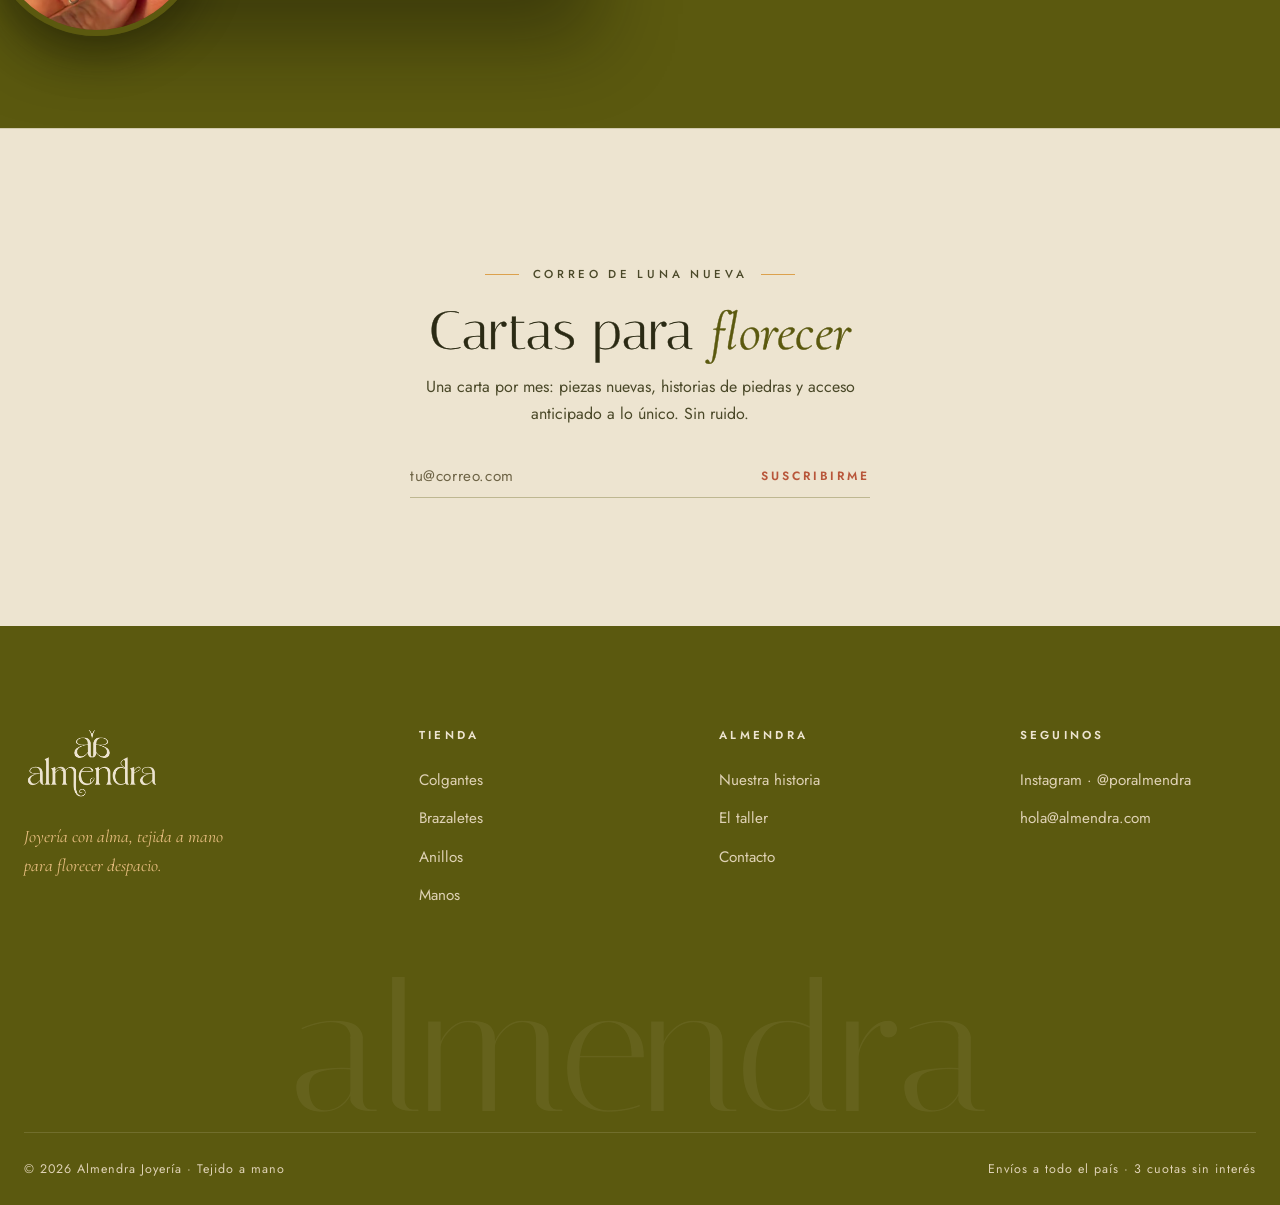
==== commit 8676743b: "Catalogo real y video: todo el sitio con material del Instagram Bajamos los 10 reels del perfil en 1" ====
--- a/index.html
+++ b/index.html
@@ -3,8 +3,8 @@
 <head>
   <meta charset="UTF-8">
   <meta name="viewport" content="width=device-width, initial-scale=1.0">
-  <title>Almendra · Joyería artesanal en bronce y piedras naturales</title>
-  <meta name="description" content="Joyería artesanal en bronce y piedras naturales. Piezas tejidas a mano, una por una, para florecer despacio.">
+  <title>Almendra · Joyas de alambre tejidas a mano</title>
+  <meta name="description" content="Joyas artesanales tejidas en alambre de bronce y alpaca con piedras naturales. Piezas únicas, sin moldes ni soldadura.">
   <link rel="icon" type="image/png" href="assets/img/logo-olive.png">
   <link rel="preconnect" href="https://fonts.googleapis.com">
   <link rel="preconnect" href="https://fonts.gstatic.com" crossorigin>
@@ -54,12 +54,12 @@
   <section class="hero">
     <div class="wrap">
       <div>
-        <span class="eyebrow reveal">Joyería hecha a mano</span>
+        <span class="eyebrow reveal">Joyas tejidas a mano</span>
         <h1 class="display hero-title reveal" data-delay="1">
           Florecer<em>despacio</em>
         </h1>
         <p class="hero-sub reveal" data-delay="2">
-          Piezas únicas en bronce y piedras naturales, tejidas a mano una por una en el taller.
+          Alambre curvado uno por uno, piedras elegidas de a una. Ninguna pieza sale igual a la anterior.
         </p>
         <div class="hero-actions reveal" data-delay="3">
           <a class="btn btn--primary" href="tienda.html">Ver la colección</a>
@@ -68,7 +68,9 @@
       </div>
       <figure class="hero-figure reveal" data-delay="2">
         <div class="arch">
-          <img src="assets/img/real-sol-labradorita.jpg" alt="Colgante Sol Labradorita de Almendra en bronce con labradorita azul">
+          <video src="assets/video/hero.mp4" poster="assets/img/poster-hero.jpg"
+                 autoplay muted loop playsinline
+                 aria-label="Colgante serpiente de bronce tejido a mano, sostenido en la mano"></video>
         </div>
         <svg class="hero-badge" viewBox="0 0 148 148">
           <defs>
@@ -84,8 +86,8 @@
   <!-- ══════════ Marquesina ══════════ -->
   <div class="marquee" aria-hidden="true">
     <div class="marquee-track">
-      <span>Florecer despacio</span><span>Hecho a mano</span><span>Bronce y alambre</span><span>Piedras naturales</span><span>Piezas únicas</span>
-      <span>Florecer despacio</span><span>Hecho a mano</span><span>Bronce y alambre</span><span>Piedras naturales</span><span>Piezas únicas</span>
+      <span>Florecer despacio</span><span>Tejido a mano</span><span>Sin soldadura</span><span>Piedras naturales</span><span>Piezas únicas</span>
+      <span>Florecer despacio</span><span>Tejido a mano</span><span>Sin soldadura</span><span>Piedras naturales</span><span>Piezas únicas</span>
     </div>
   </div>
 
@@ -94,7 +96,7 @@
     <div class="wrap">
       <div class="section-head reveal">
         <div>
-          <span class="eyebrow">Colección · Otoño 2026</span>
+          <span class="eyebrow">Colección · Mar de Brasil</span>
           <h2 class="display">Piezas que <em>acompañan</em></h2>
         </div>
         <a class="link-line" href="tienda.html">Ver todo <span class="arrow">→</span></a>
@@ -103,40 +105,40 @@
       <div class="product-grid">
         <a class="product-card reveal" href="producto.html">
           <span class="card-tag">Nuevo</span>
-          <div class="frame"><img src="assets/img/real-taller-alicate.jpg" alt="Colgante Sol Amatista"></div>
-          <button class="quick-add" data-add="Sol Amatista">Agregar rápido</button>
+          <div class="frame"><img src="assets/img/pieza-serpiente.jpg" alt="Collar Serpiente en bronce con abalone"></div>
+          <button class="quick-add" data-add="Serpiente Abalone">Agregar rápido</button>
           <div class="meta">
-            <div class="name">Sol Amatista</div>
-            <div class="detail">Bronce · Amatista</div>
-            <div class="price">$ 88.000</div>
+            <div class="name">Serpiente Abalone</div>
+            <div class="detail">Bronce · Abalone</div>
+            <div class="price">$ 112.000</div>
           </div>
         </a>
         <a class="product-card reveal" data-delay="1" href="producto.html">
-          <div class="frame"><img src="assets/img/real-sol-marino.jpg" alt="Colgante Sol Marino"></div>
-          <button class="quick-add" data-add="Sol Marino">Agregar rápido</button>
+          <div class="frame"><img src="assets/img/pieza-corazon.jpg" alt="Collar Corazón Verde en bronce con cuarzo"></div>
+          <button class="quick-add" data-add="Corazón Verde">Agregar rápido</button>
           <div class="meta">
-            <div class="name">Sol Marino</div>
-            <div class="detail">Bronce · Labradorita verde</div>
-            <div class="price">$ 92.000</div>
+            <div class="name">Corazón Verde</div>
+            <div class="detail">Bronce · Cuarzo verde</div>
+            <div class="price">$ 124.000</div>
           </div>
         </a>
         <a class="product-card reveal" data-delay="2" href="producto.html">
-          <div class="frame"><img src="assets/img/producto-rocio.jpg" alt="Collar Rocío"></div>
-          <button class="quick-add" data-add="Collar Rocío">Agregar rápido</button>
+          <div class="frame"><img src="assets/img/pieza-mano-espiral.jpg" alt="Pulsera de mano Espiral en alpaca"></div>
+          <button class="quick-add" data-add="Mano de Espiral">Agregar rápido</button>
           <div class="meta">
-            <div class="name">Collar Rocío</div>
-            <div class="detail">Plata 925 · Topacio</div>
-            <div class="price">$ 88.000</div>
+            <div class="name">Mano de Espiral</div>
+            <div class="detail">Alpaca</div>
+            <div class="price">$ 86.000</div>
           </div>
         </a>
         <a class="product-card reveal" data-delay="3" href="producto.html">
           <span class="card-tag card-tag--sale">Últimas piezas</span>
-          <div class="frame"><img src="assets/img/producto-rescoldo.jpg" alt="Aros Rescoldo"></div>
-          <button class="quick-add" data-add="Aros Rescoldo">Agregar rápido</button>
+          <div class="frame"><img src="assets/img/pieza-estrella.jpg" alt="Colgante Estrella de Mar en alpaca"></div>
+          <button class="quick-add" data-add="Estrella de Mar">Agregar rápido</button>
           <div class="meta">
-            <div class="name">Aros Rescoldo</div>
-            <div class="detail">Baño de oro · Granate</div>
-            <div class="price">$ 67.000</div>
+            <div class="name">Estrella de Mar</div>
+            <div class="detail">Alpaca</div>
+            <div class="price">$ 74.000</div>
           </div>
         </a>
       </div>
@@ -148,7 +150,7 @@
     <div class="wrap">
       <figure class="editorial-figure reveal">
         <div class="arch">
-          <img src="assets/img/editorial-campo.jpg" alt="Joyas Almendra en la naturaleza">
+          <img src="assets/img/hero-sol-agua.jpg" alt="Brazalete Sol de bronce con abalone sobre el agua">
         </div>
         <svg class="stamp" viewBox="0 0 120 120">
           <defs><path id="circ2" d="M60 60 m-45 0 a45 45 0 1 1 90 0 a45 45 0 1 1 -90 0"/></defs>
@@ -159,13 +161,13 @@
         <span class="eyebrow reveal">Nuestra filosofía</span>
         <h2 class="display reveal" data-delay="1">Cada piedra guarda <em>una intención</em></h2>
         <p class="reveal" data-delay="2">
-          Creemos que una joya no se compra: se encuentra. Trabajamos con piedras naturales
-          elegidas a mano (labradorita, amatista, amonites fósiles) y las abrazamos con hilos
-          de bronce curvados uno por uno, respetando la forma original de cada piedra.
+          Trabajamos con una técnica antigua y terca: el alambre se curva, se enrosca y se
+          teje alrededor de la piedra hasta sostenerla. Sin moldes, sin soldadura, sin pegamento.
+          Solo pinza, paciencia y las manos.
         </p>
         <p class="reveal" data-delay="2">
-          Nada de producción en serie. Cada pieza nace de un dibujo, un alambre y unas manos,
-          y lleva las pequeñas marcas de ese camino.
+          Por eso ninguna pieza sale igual a la anterior. La piedra manda y el alambre la sigue,
+          y cada joya termina con las pequeñas marcas de ese camino.
         </p>
         <blockquote class="voice-quote reveal" data-delay="3">
           “Que lo que uses todos los días te recuerde quién estás siendo.”
@@ -184,24 +186,24 @@
       </div>
       <div class="cats">
         <a class="cat-card reveal" href="tienda.html">
-          <div class="ring"><img src="assets/img/producto-semilla.jpg" alt="Anillos"></div>
+          <div class="ring"><img src="assets/img/cat-colgantes.jpg" alt="Colgantes"></div>
+          <div class="cat-name">Colgantes</div>
+          <div class="cat-sub">cerca del corazón</div>
+        </a>
+        <a class="cat-card reveal" data-delay="1" href="tienda.html">
+          <div class="ring"><img src="assets/img/cat-brazaletes.jpg" alt="Brazaletes"></div>
+          <div class="cat-name">Brazaletes</div>
+          <div class="cat-sub">para los brazos que abrazan</div>
+        </a>
+        <a class="cat-card reveal" data-delay="2" href="tienda.html">
+          <div class="ring"><img src="assets/img/cat-anillos.jpg" alt="Anillos"></div>
           <div class="cat-name">Anillos</div>
           <div class="cat-sub">para las manos que hacen</div>
         </a>
-        <a class="cat-card reveal" data-delay="1" href="tienda.html">
-          <div class="ring"><img src="assets/img/producto-rocio.jpg" alt="Collares"></div>
-          <div class="cat-name">Collares</div>
-          <div class="cat-sub">cerca del corazón</div>
-        </a>
-        <a class="cat-card reveal" data-delay="2" href="tienda.html">
-          <div class="ring"><img src="assets/img/producto-aro-lunar.jpg" alt="Aros"></div>
-          <div class="cat-name">Aros</div>
-          <div class="cat-sub">luz junto al rostro</div>
-        </a>
         <a class="cat-card reveal" data-delay="3" href="tienda.html">
-          <div class="ring"><img src="assets/img/producto-vertiente.jpg" alt="Pulseras"></div>
-          <div class="cat-name">Pulseras</div>
-          <div class="cat-sub">el pulso de los días</div>
+          <div class="ring"><img src="assets/img/cat-manos.jpg" alt="Piezas de mano"></div>
+          <div class="cat-name">Manos</div>
+          <div class="cat-sub">del dedo a la muñeca</div>
         </a>
       </div>
     </div>
@@ -215,22 +217,22 @@
           <div class="glyph">
             <svg viewBox="0 0 24 24" fill="none" stroke="currentColor" stroke-width="1.2" stroke-linecap="round"><path d="M7 11V7a1.5 1.5 0 0 1 3 0v4m0-1V5a1.5 1.5 0 0 1 3 0v6m0-1V6.5a1.5 1.5 0 0 1 3 0V13c0 4-2.5 7-6 7s-5.6-2.4-6.8-5.6c-.5-1.3-.2-2.4 1.3-2.4 1 0 1.7.6 2.5 2"/></svg>
           </div>
-          <h3>Hecho a mano</h3>
-          <p>Cada pieza se curva, teje y pule a mano en el taller. No hay dos iguales.</p>
+          <h3>Tejido a mano</h3>
+          <p>Cada vuelta de alambre se hace con pinza, una por una. No hay dos iguales.</p>
         </div>
         <div class="value reveal" data-delay="1">
           <div class="glyph">
             <svg viewBox="0 0 24 24" fill="none" stroke="currentColor" stroke-width="1.2" stroke-linejoin="round"><path d="M12 3 19 9l-2.5 9h-9L5 9l7-6Z"/><path d="M5 9h14M12 3v15"/></svg>
           </div>
           <h3>Piedras naturales</h3>
-          <p>Seleccionamos cada piedra por su energía, su color y su historia mineral.</p>
+          <p>Abalone, cuarzos, amazonita y piedra luna, elegidas de a una por su color.</p>
         </div>
         <div class="value reveal" data-delay="2">
           <div class="glyph">
             <svg viewBox="0 0 24 24" fill="none" stroke="currentColor" stroke-width="1.2" stroke-linecap="round"><path d="M17 4a7.5 7.5 0 1 0 3 10.5A8 8 0 0 1 17 4Z"/><path d="m5.5 5.5.4 1.3 1.3.4-1.3.4-.4 1.3-.4-1.3-1.3-.4 1.3-.4.4-1.3Z"/></svg>
           </div>
-          <h3>Con intención</h3>
-          <p>Diseñamos despacio, en pequeñas series estacionales que siguen los ciclos.</p>
+          <h3>Sin soldadura</h3>
+          <p>La piedra queda sostenida por el propio tejido. Nada de fuego ni pegamento.</p>
         </div>
       </div>
     </div>
@@ -240,19 +242,23 @@
   <section class="band section">
     <div class="wrap">
       <figure class="band-figure reveal">
-        <div class="arch"><img src="assets/img/taller-manos.jpg" alt="Manos trabajando una pieza en el taller"></div>
-        <div class="mini"><img src="assets/img/taller-detalle.jpg" alt="Detalle del taller"></div>
+        <div class="arch has-video">
+          <video src="assets/video/taller.mp4" poster="assets/img/poster-taller.jpg"
+                 autoplay muted loop playsinline
+                 aria-label="Manos tejiendo alambre alrededor de un cuarzo"></video>
+        </div>
+        <div class="mini"><img src="assets/img/banda-piedras.jpg" alt="Colgante de cuarzo verde recién terminado"></div>
       </figure>
       <div>
         <span class="eyebrow reveal">El taller</span>
-        <h2 class="display reveal" data-delay="1">Del fuego <em>a tu piel</em></h2>
+        <h2 class="display reveal" data-delay="1">Una piedra, un alambre, <em>una pinza</em></h2>
         <p class="reveal" data-delay="2">
-          Detrás de cada joya hay horas de banco: cortar, curvar, tejer y pulir.
-          Almendra nació en un taller de barrio y sigue siendo eso, un lugar donde el
-          metal se trabaja con tiempo y con las manos.
+          Eso es todo lo que hace falta. El alambre entra por un lado de la piedra, da la vuelta,
+          vuelve, y de a poco se arma una red que la abraza sin apretarla.
         </p>
         <p class="reveal" data-delay="2">
-          Te invitamos a conocer el proceso completo, desde el dibujo hasta la última pasada de paño.
+          El taller viaja: hoy es una mesa frente al mar en Brasil, mañana vuelve a Argentina.
+          Las herramientas entran en una cajita y el oficio va con ellas.
         </p>
         <a class="btn btn--bone reveal" data-delay="3" href="nosotros.html">Conocer la historia</a>
       </div>
@@ -264,7 +270,7 @@
     <div class="wrap reveal">
       <span class="eyebrow eyebrow--center">Correo de luna nueva</span>
       <h2 class="display">Cartas para <em>florecer</em></h2>
-      <p>Una carta por mes: lanzamientos, historias de piedras y acceso anticipado a las piezas únicas. Sin ruido.</p>
+      <p>Una carta por mes: piezas nuevas, historias de piedras y acceso anticipado a lo único. Sin ruido.</p>
       <form class="news-form" data-demo>
         <input type="email" placeholder="tu@correo.com" aria-label="Tu correo" required>
         <button type="submit">Suscribirme</button>
@@ -278,15 +284,15 @@
       <div class="footer-grid">
         <div class="footer-brand">
           <img src="assets/img/logo-bone.png" alt="Almendra">
-          <p>Joyería con alma, hecha a mano para florecer despacio.</p>
+          <p>Joyería con alma, tejida a mano para florecer despacio.</p>
         </div>
         <div>
           <h4>Tienda</h4>
           <ul>
+            <li><a href="tienda.html">Colgantes</a></li>
+            <li><a href="tienda.html">Brazaletes</a></li>
             <li><a href="tienda.html">Anillos</a></li>
-            <li><a href="tienda.html">Collares</a></li>
-            <li><a href="tienda.html">Aros</a></li>
-            <li><a href="tienda.html">Pulseras</a></li>
+            <li><a href="tienda.html">Manos</a></li>
           </ul>
         </div>
         <div>
@@ -309,7 +315,7 @@
     <div class="footer-big" aria-hidden="true">almendra</div>
     <div class="wrap">
       <div class="footer-bottom">
-        <span>© 2026 Almendra Joyería · Hecho a mano</span>
+        <span>© 2026 Almendra Joyería · Tejido a mano</span>
         <span>Envíos a todo el país · 3 cuotas sin interés</span>
       </div>
     </div>
@@ -324,27 +330,27 @@
     </div>
     <div class="cart-items">
       <div class="cart-item">
-        <img src="assets/img/real-sol-labradorita.jpg" alt="Sol Labradorita">
-        <div>
-          <div class="ci-name">Sol Labradorita</div>
-          <div class="ci-detail">Bronce · Labradorita azul</div>
-          <div class="ci-qty">Cadena 45 cm · Cant. 1</div>
-        </div>
-        <div class="ci-price">$ 96.000</div>
+        <img src="assets/img/pieza-serpiente.jpg" alt="Serpiente Abalone">
+        <div>
+          <div class="ci-name">Serpiente Abalone</div>
+          <div class="ci-detail">Bronce · Abalone</div>
+          <div class="ci-qty">Cuello 42 cm · Cant. 1</div>
+        </div>
+        <div class="ci-price">$ 112.000</div>
       </div>
       <div class="cart-item">
-        <img src="assets/img/real-sol-marino.jpg" alt="Sol Marino">
-        <div>
-          <div class="ci-name">Sol Marino</div>
-          <div class="ci-detail">Bronce · Labradorita verde</div>
-          <div class="ci-qty">Cadena 50 cm · Cant. 1</div>
-        </div>
-        <div class="ci-price">$ 92.000</div>
+        <img src="assets/img/pieza-mano-espiral.jpg" alt="Mano de Espiral">
+        <div>
+          <div class="ci-name">Mano de Espiral</div>
+          <div class="ci-detail">Alpaca</div>
+          <div class="ci-qty">Mano derecha · Cant. 1</div>
+        </div>
+        <div class="ci-price">$ 86.000</div>
       </div>
       <p class="cart-note">Cada pieza viaja en su bolsita de lino con una carta de cuidados ✦</p>
     </div>
     <div class="cart-foot">
-      <div class="cart-total"><span>Subtotal</span><span>$ 188.000</span></div>
+      <div class="cart-total"><span>Subtotal</span><span>$ 198.000</span></div>
       <p class="small">Envío calculado al finalizar la compra.</p>
       <button class="btn btn--primary">Iniciar compra</button>
     </div>
--- a/css/almendra.css
+++ b/css/almendra.css
@@ -1302,8 +1302,10 @@
   gap: clamp(14px, 2vw, 26px);
 }
 .atelier-grid figure { border-radius: 14px; overflow: hidden; position: relative; }
-.atelier-grid img { width: 100%; height: 100%; object-fit: cover; transition: transform 1.2s var(--ease-out); }
-.atelier-grid figure:hover img { transform: scale(1.05); }
+.atelier-grid img,
+.atelier-grid video { width: 100%; height: 100%; object-fit: cover; transition: transform 1.2s var(--ease-out); }
+.atelier-grid figure:hover img,
+.atelier-grid figure:hover video { transform: scale(1.05); }
 .at-1 { grid-column: 1 / 6; aspect-ratio: 4 / 4.6; border-radius: 999px 999px 14px 14px; }
 .at-2 { grid-column: 6 / 10; aspect-ratio: 4 / 5.2; margin-top: 60px; }
 .at-3 { grid-column: 10 / 13; aspect-ratio: 3 / 4.4; border-radius: 999px 999px 14px 14px; margin-top: 120px; }
@@ -1602,3 +1604,60 @@
   .pdp-buy { flex-direction: column; }
   .qty { justify-content: center; padding-block: 10px; }
 }
+
+/* ============================================================
+   Video dentro de los arcos
+   Los reels del Instagram de Almendra, recortados y en bucle.
+   ============================================================ */
+.arch video,
+.product-card .frame video,
+.atelier-grid video {
+  width: 100%;
+  height: 100%;
+  object-fit: cover;
+  display: block;
+}
+
+/* Marca "en vivo" sobre los bloques con video */
+.has-video { position: relative; }
+.has-video::after {
+  content: 'en el taller';
+  position: absolute;
+  left: 50%;
+  bottom: 18px;
+  transform: translateX(-50%);
+  z-index: 3;
+  font-family: var(--font-ui);
+  font-weight: 600;
+  font-size: 0.6rem;
+  letter-spacing: 0.24em;
+  text-transform: uppercase;
+  color: var(--olive);
+  background: rgba(248, 243, 230, 0.9);
+  padding: 7px 16px 7px 26px;
+  border-radius: 999px;
+  white-space: nowrap;
+  pointer-events: none;
+}
+.has-video::before {
+  content: '';
+  position: absolute;
+  left: 50%;
+  bottom: 27px;
+  z-index: 4;
+  margin-left: -52px;
+  width: 6px;
+  height: 6px;
+  border-radius: 50%;
+  background: var(--terracota);
+  animation: latido 2s ease-in-out infinite;
+  pointer-events: none;
+}
+@keyframes latido {
+  0%, 100% { opacity: 1; }
+  50% { opacity: 0.25; }
+}
+
+@media (prefers-reduced-motion: reduce) {
+  .has-video::before { animation: none; }
+}
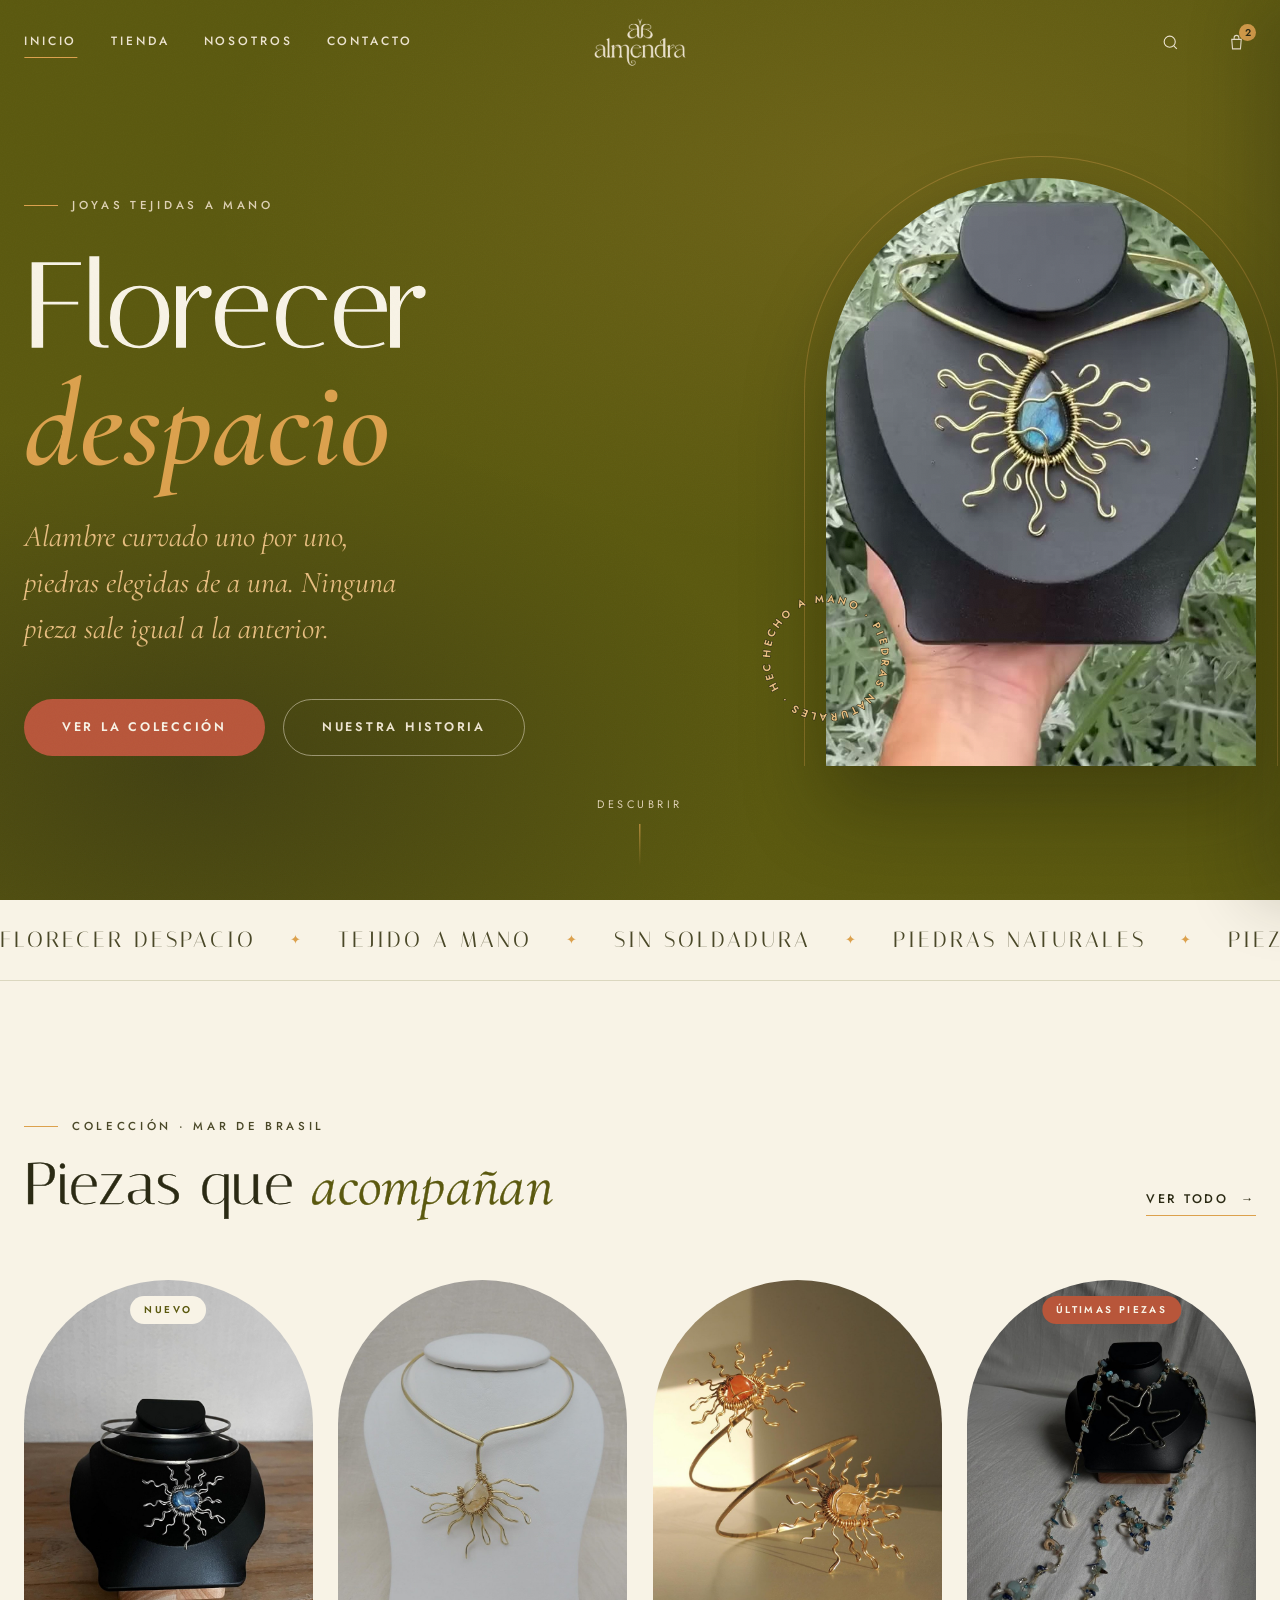
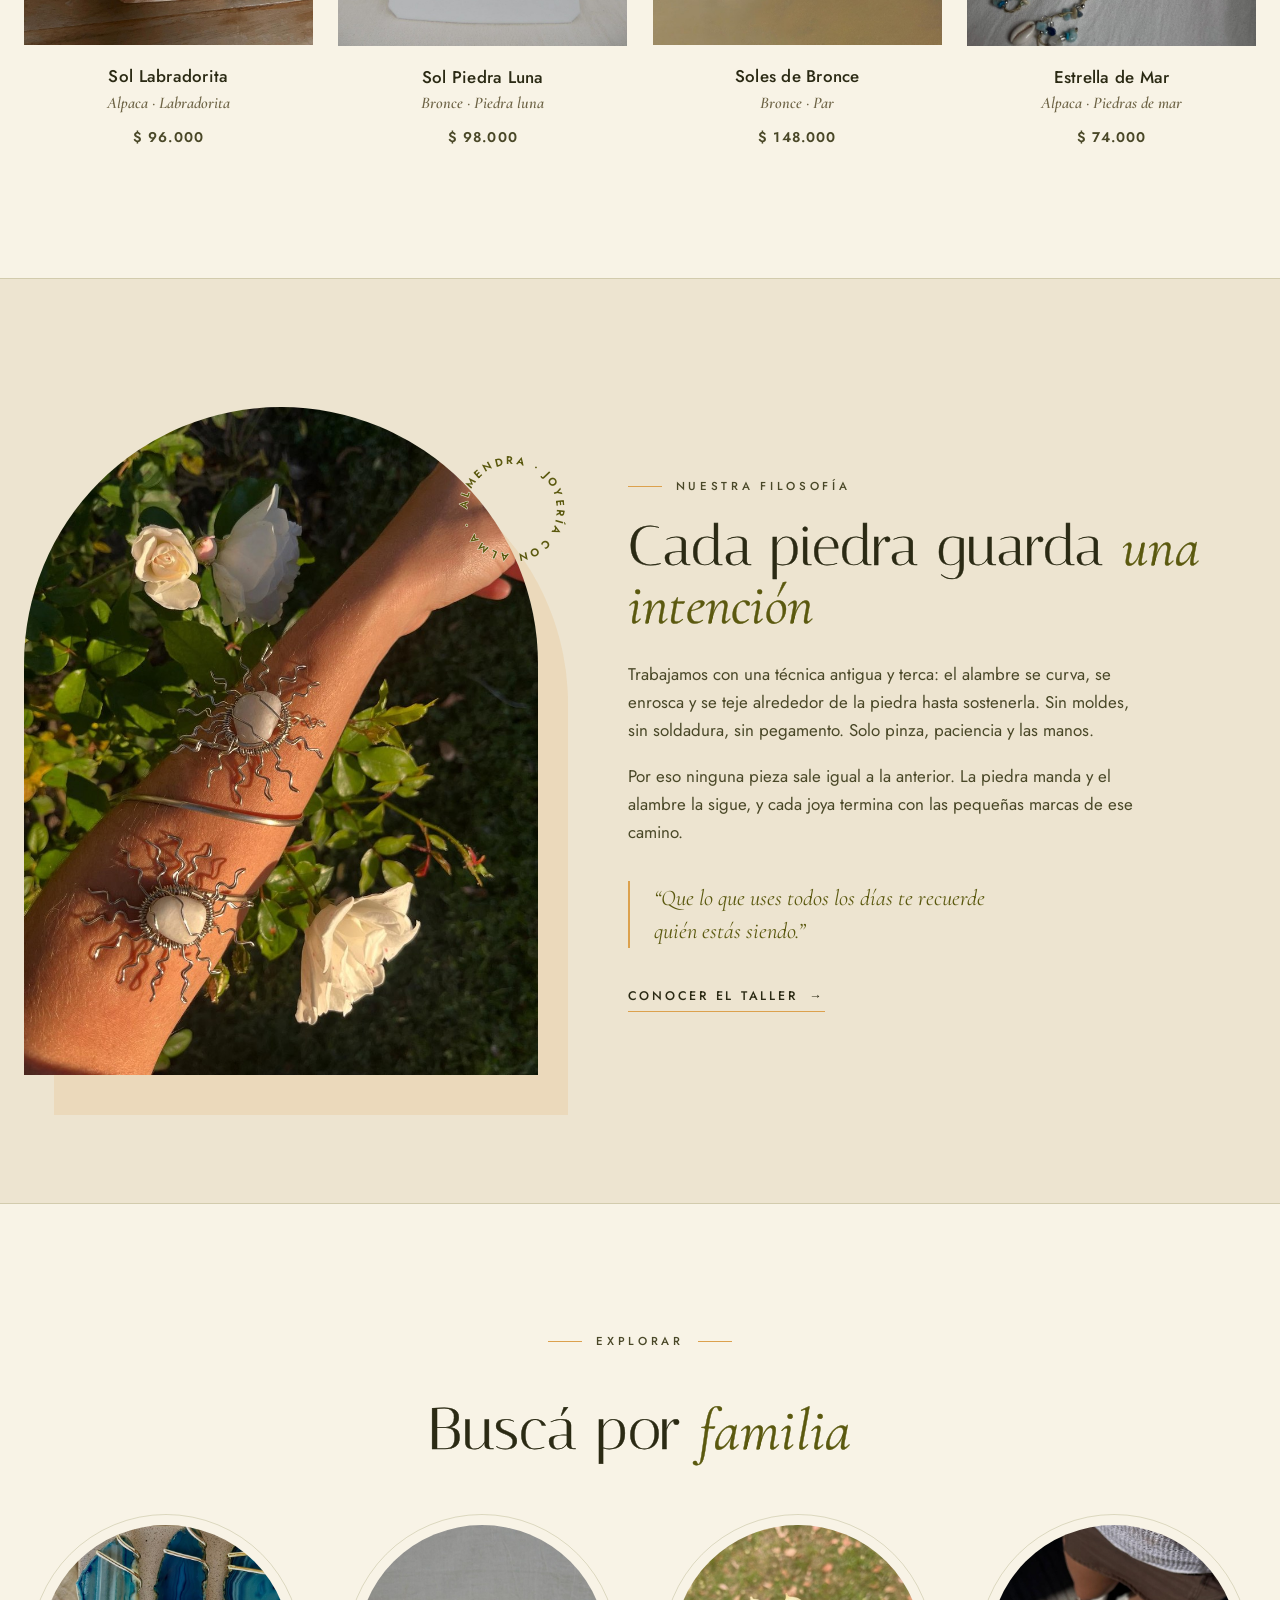
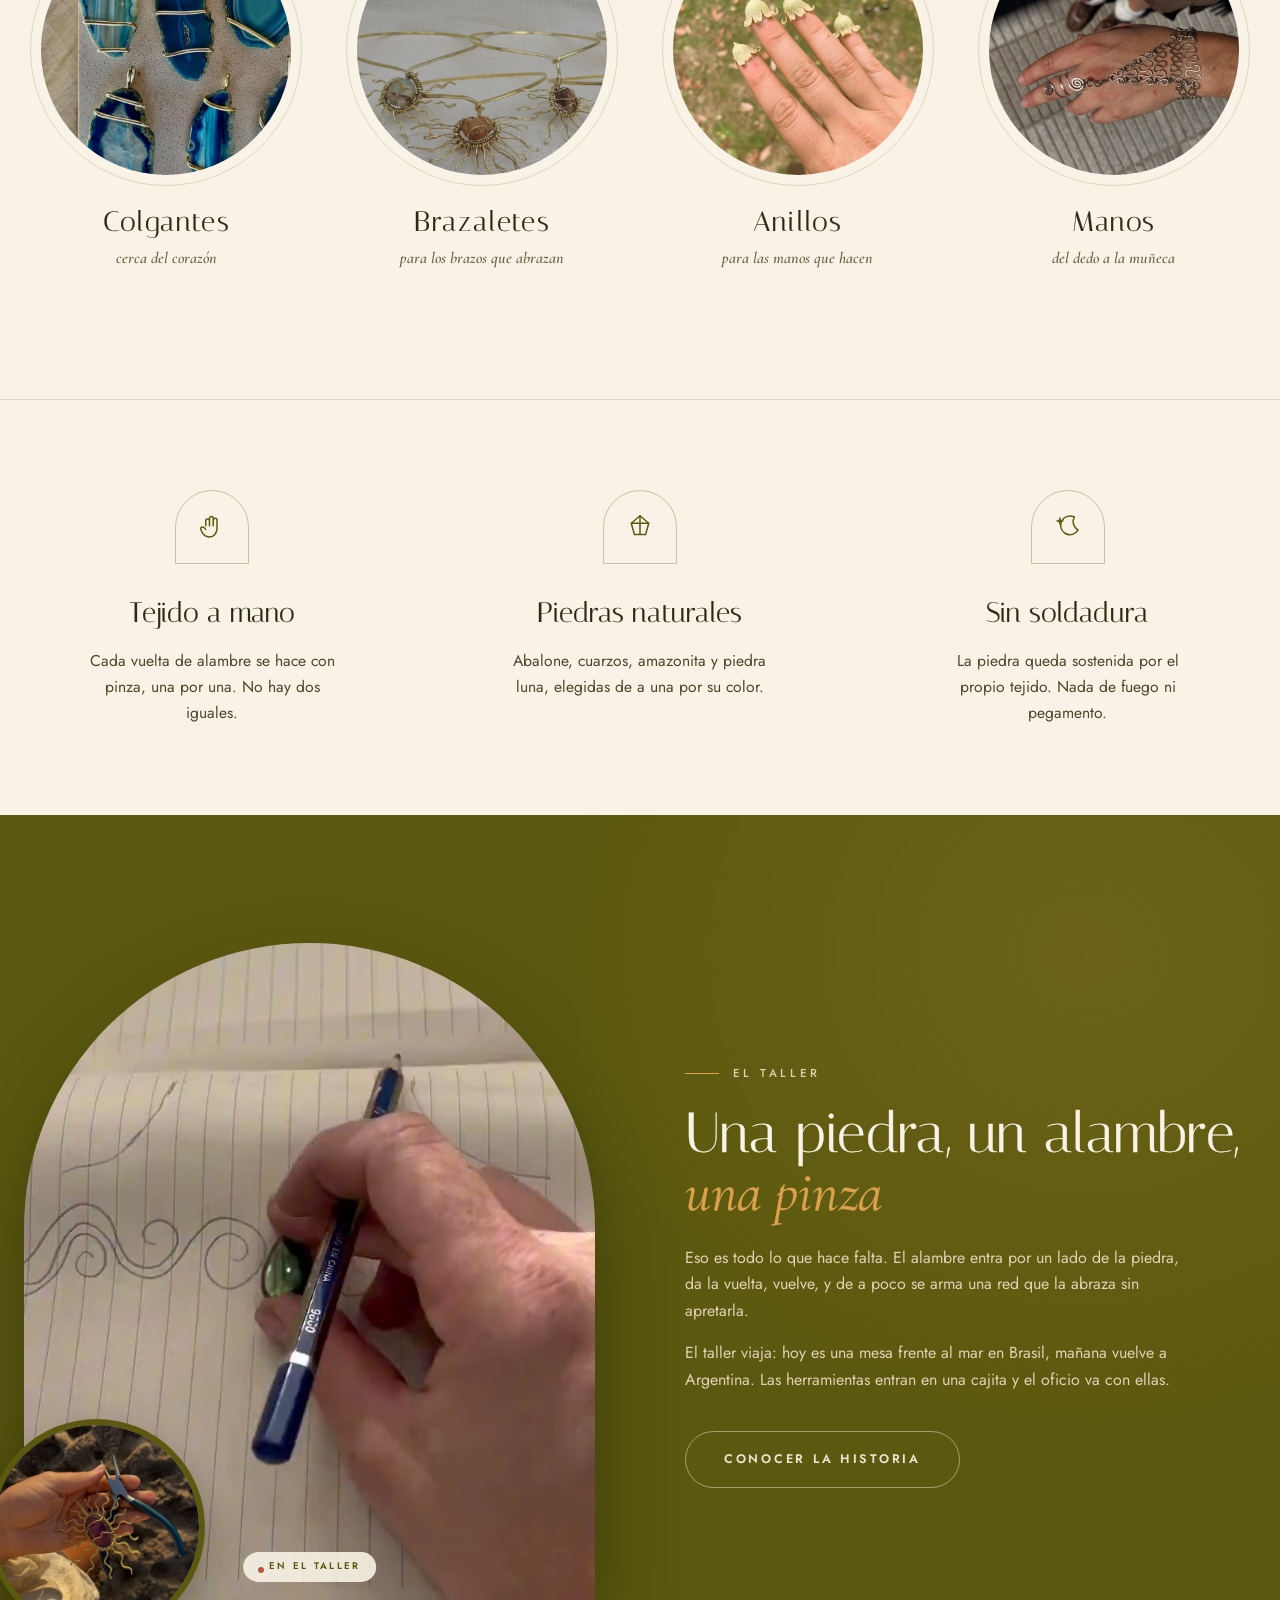
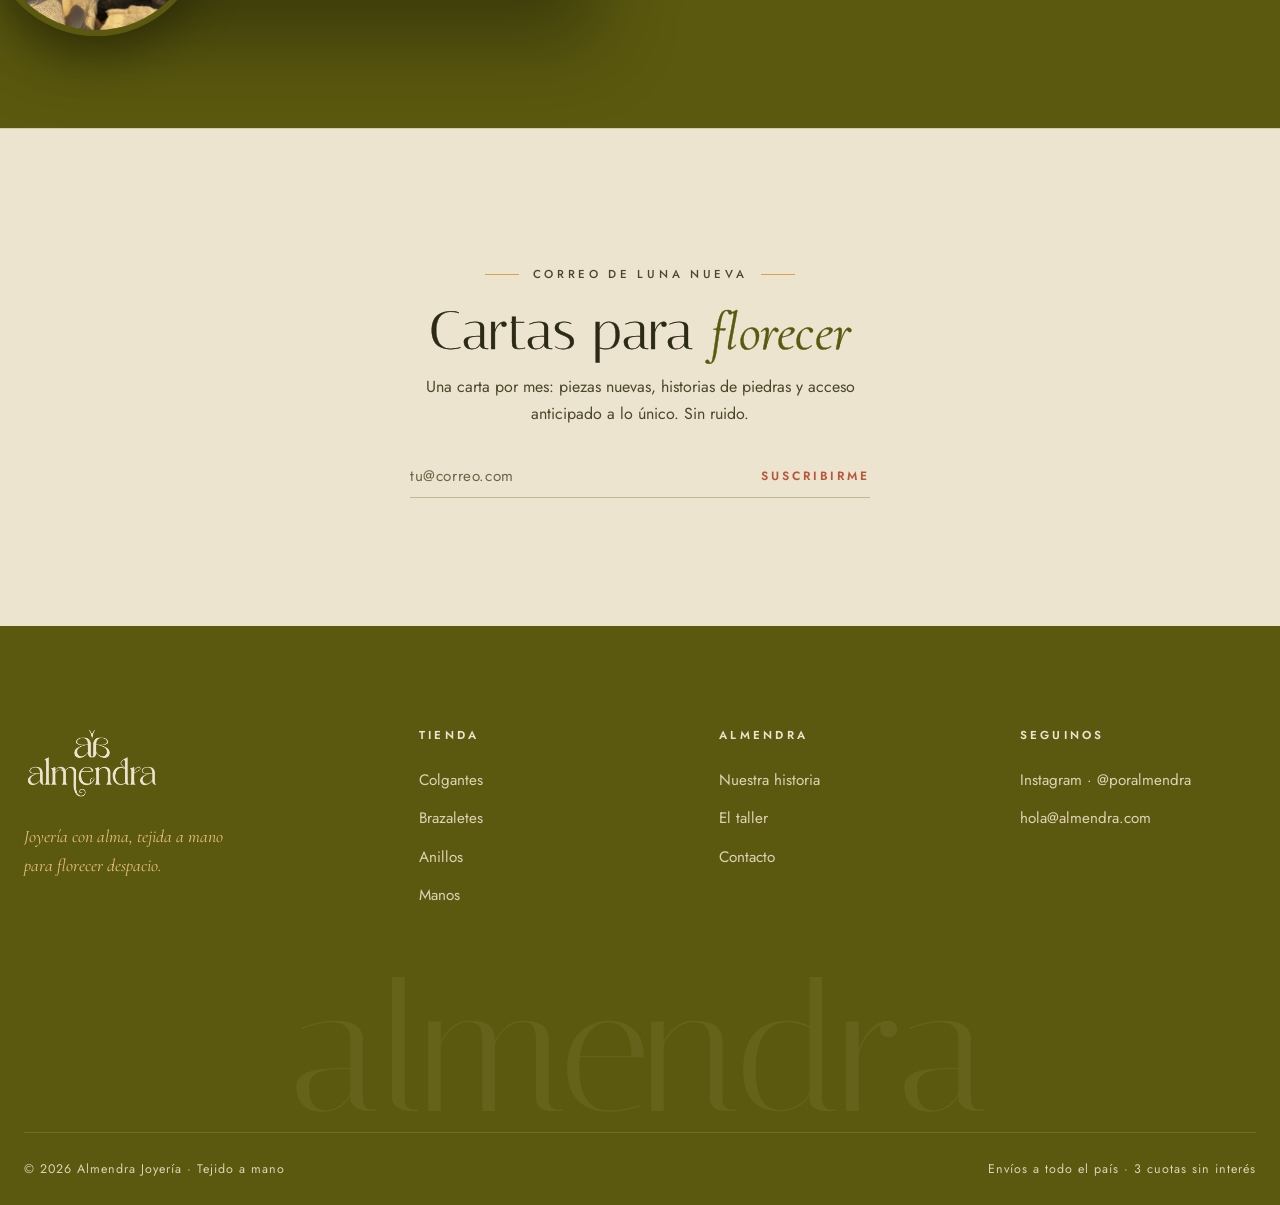
==== commit e9e4b62b: "Fotos y videos reales: 140 posteos del Instagram con tu sesion Con la extension de Chrome conectada " ====
--- a/index.html
+++ b/index.html
@@ -70,7 +70,7 @@
         <div class="arch">
           <video src="assets/video/hero.mp4" poster="assets/img/poster-hero.jpg"
                  autoplay muted loop playsinline
-                 aria-label="Colgante serpiente de bronce tejido a mano, sostenido en la mano"></video>
+                 aria-label="Colgante Sol en bronce con piedra azul, girando sobre un busto negro"></video>
         </div>
         <svg class="hero-badge" viewBox="0 0 148 148">
           <defs>
@@ -105,39 +105,39 @@
       <div class="product-grid">
         <a class="product-card reveal" href="producto.html">
           <span class="card-tag">Nuevo</span>
-          <div class="frame"><img src="assets/img/pieza-serpiente.jpg" alt="Collar Serpiente en bronce con abalone"></div>
-          <button class="quick-add" data-add="Serpiente Abalone">Agregar rápido</button>
+          <div class="frame"><img src="assets/img/pieza-sol-labradorita.jpg" alt="Colgante Sol en alpaca con labradorita azul, sobre busto negro"></div>
+          <button class="quick-add" data-add="Sol Labradorita">Agregar rápido</button>
           <div class="meta">
-            <div class="name">Serpiente Abalone</div>
-            <div class="detail">Bronce · Abalone</div>
-            <div class="price">$ 112.000</div>
+            <div class="name">Sol Labradorita</div>
+            <div class="detail">Alpaca · Labradorita</div>
+            <div class="price">$ 96.000</div>
           </div>
         </a>
         <a class="product-card reveal" data-delay="1" href="producto.html">
-          <div class="frame"><img src="assets/img/pieza-corazon.jpg" alt="Collar Corazón Verde en bronce con cuarzo"></div>
-          <button class="quick-add" data-add="Corazón Verde">Agregar rápido</button>
+          <div class="frame"><img src="assets/img/pieza-sol-luna.jpg" alt="Colgante Sol en bronce con piedra luna, sobre busto blanco"></div>
+          <button class="quick-add" data-add="Sol Piedra Luna">Agregar rápido</button>
           <div class="meta">
-            <div class="name">Corazón Verde</div>
-            <div class="detail">Bronce · Cuarzo verde</div>
-            <div class="price">$ 124.000</div>
+            <div class="name">Sol Piedra Luna</div>
+            <div class="detail">Bronce · Piedra luna</div>
+            <div class="price">$ 98.000</div>
           </div>
         </a>
         <a class="product-card reveal" data-delay="2" href="producto.html">
-          <div class="frame"><img src="assets/img/pieza-mano-espiral.jpg" alt="Pulsera de mano Espiral en alpaca"></div>
-          <button class="quick-add" data-add="Mano de Espiral">Agregar rápido</button>
+          <div class="frame"><img src="assets/img/pieza-brazalete-par.jpg" alt="Par de brazaletes Sol en bronce con jaspe y ágata"></div>
+          <button class="quick-add" data-add="Soles de Bronce">Agregar rápido</button>
           <div class="meta">
-            <div class="name">Mano de Espiral</div>
-            <div class="detail">Alpaca</div>
-            <div class="price">$ 86.000</div>
+            <div class="name">Soles de Bronce</div>
+            <div class="detail">Bronce · Par</div>
+            <div class="price">$ 148.000</div>
           </div>
         </a>
         <a class="product-card reveal" data-delay="3" href="producto.html">
           <span class="card-tag card-tag--sale">Últimas piezas</span>
-          <div class="frame"><img src="assets/img/pieza-estrella.jpg" alt="Colgante Estrella de Mar en alpaca"></div>
+          <div class="frame"><img src="assets/img/pieza-estrella.jpg" alt="Colgante Estrella de Mar en alpaca con piedras de mar"></div>
           <button class="quick-add" data-add="Estrella de Mar">Agregar rápido</button>
           <div class="meta">
             <div class="name">Estrella de Mar</div>
-            <div class="detail">Alpaca</div>
+            <div class="detail">Alpaca · Piedras de mar</div>
             <div class="price">$ 74.000</div>
           </div>
         </a>
@@ -150,7 +150,7 @@
     <div class="wrap">
       <figure class="editorial-figure reveal">
         <div class="arch">
-          <img src="assets/img/hero-sol-agua.jpg" alt="Brazalete Sol de bronce con abalone sobre el agua">
+          <img src="assets/img/editorial-sol.jpg" alt="Brazalete Sol de bronce en el brazo, entre rosas blancas">
         </div>
         <svg class="stamp" viewBox="0 0 120 120">
           <defs><path id="circ2" d="M60 60 m-45 0 a45 45 0 1 1 90 0 a45 45 0 1 1 -90 0"/></defs>
@@ -245,9 +245,9 @@
         <div class="arch has-video">
           <video src="assets/video/taller.mp4" poster="assets/img/poster-taller.jpg"
                  autoplay muted loop playsinline
-                 aria-label="Manos tejiendo alambre alrededor de un cuarzo"></video>
-        </div>
-        <div class="mini"><img src="assets/img/banda-piedras.jpg" alt="Colgante de cuarzo verde recién terminado"></div>
+                 aria-label="El dibujo a lápiz de una vincha y después la pieza terminada en las manos"></video>
+        </div>
+        <div class="mini"><img src="assets/img/mini-pinza.jpg" alt="Un colgante Sol y la pinza con la que se curvó"></div>
       </figure>
       <div>
         <span class="eyebrow reveal">El taller</span>
@@ -330,27 +330,27 @@
     </div>
     <div class="cart-items">
       <div class="cart-item">
-        <img src="assets/img/pieza-serpiente.jpg" alt="Serpiente Abalone">
-        <div>
-          <div class="ci-name">Serpiente Abalone</div>
-          <div class="ci-detail">Bronce · Abalone</div>
+        <img src="assets/img/pieza-sol-labradorita.jpg" alt="Sol Labradorita">
+        <div>
+          <div class="ci-name">Sol Labradorita</div>
+          <div class="ci-detail">Alpaca · Labradorita</div>
           <div class="ci-qty">Cuello 42 cm · Cant. 1</div>
         </div>
-        <div class="ci-price">$ 112.000</div>
+        <div class="ci-price">$ 96.000</div>
       </div>
       <div class="cart-item">
-        <img src="assets/img/pieza-mano-espiral.jpg" alt="Mano de Espiral">
-        <div>
-          <div class="ci-name">Mano de Espiral</div>
-          <div class="ci-detail">Alpaca</div>
-          <div class="ci-qty">Mano derecha · Cant. 1</div>
-        </div>
-        <div class="ci-price">$ 86.000</div>
+        <img src="assets/img/pieza-brazalete-par.jpg" alt="Soles de Bronce">
+        <div>
+          <div class="ci-name">Soles de Bronce</div>
+          <div class="ci-detail">Bronce · Par</div>
+          <div class="ci-qty">Brazo 26 cm · Cant. 1</div>
+        </div>
+        <div class="ci-price">$ 148.000</div>
       </div>
       <p class="cart-note">Cada pieza viaja en su bolsita de lino con una carta de cuidados ✦</p>
     </div>
     <div class="cart-foot">
-      <div class="cart-total"><span>Subtotal</span><span>$ 198.000</span></div>
+      <div class="cart-total"><span>Subtotal</span><span>$ 244.000</span></div>
       <p class="small">Envío calculado al finalizar la compra.</p>
       <button class="btn btn--primary">Iniciar compra</button>
     </div>
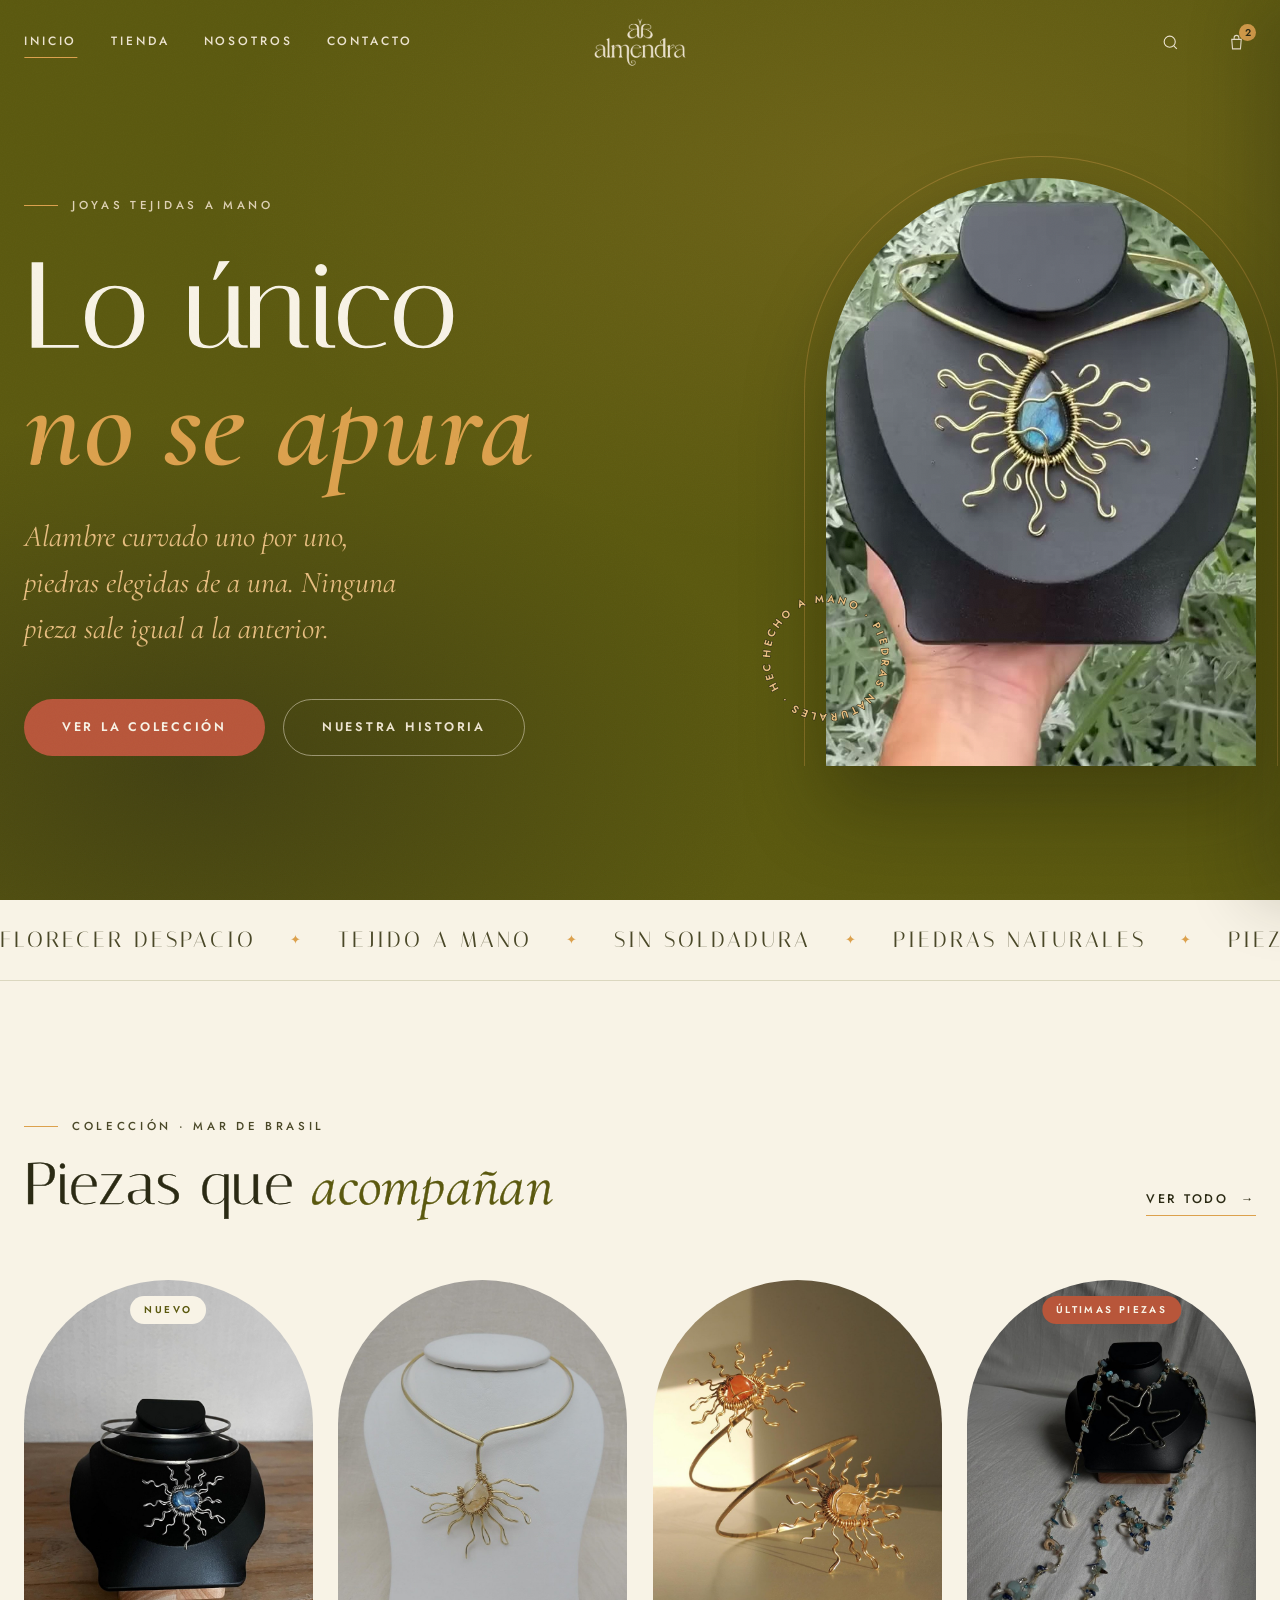
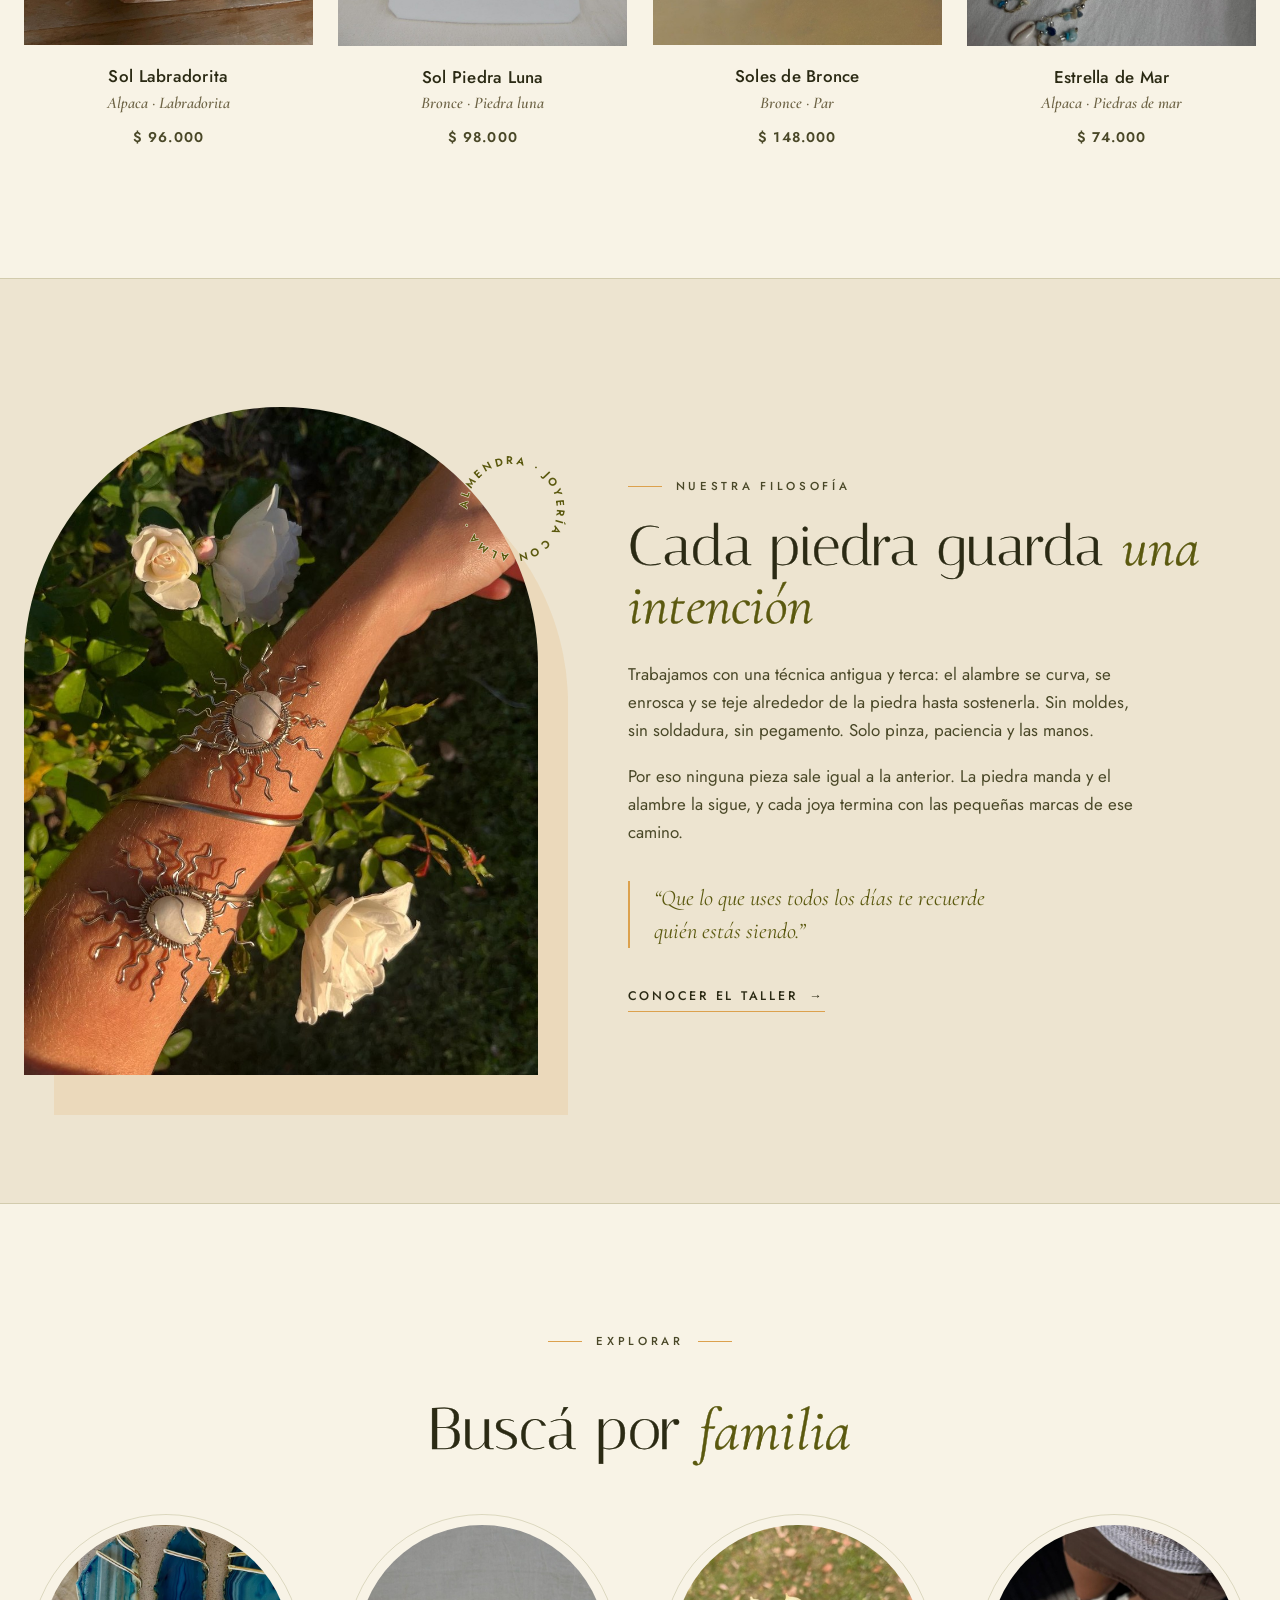
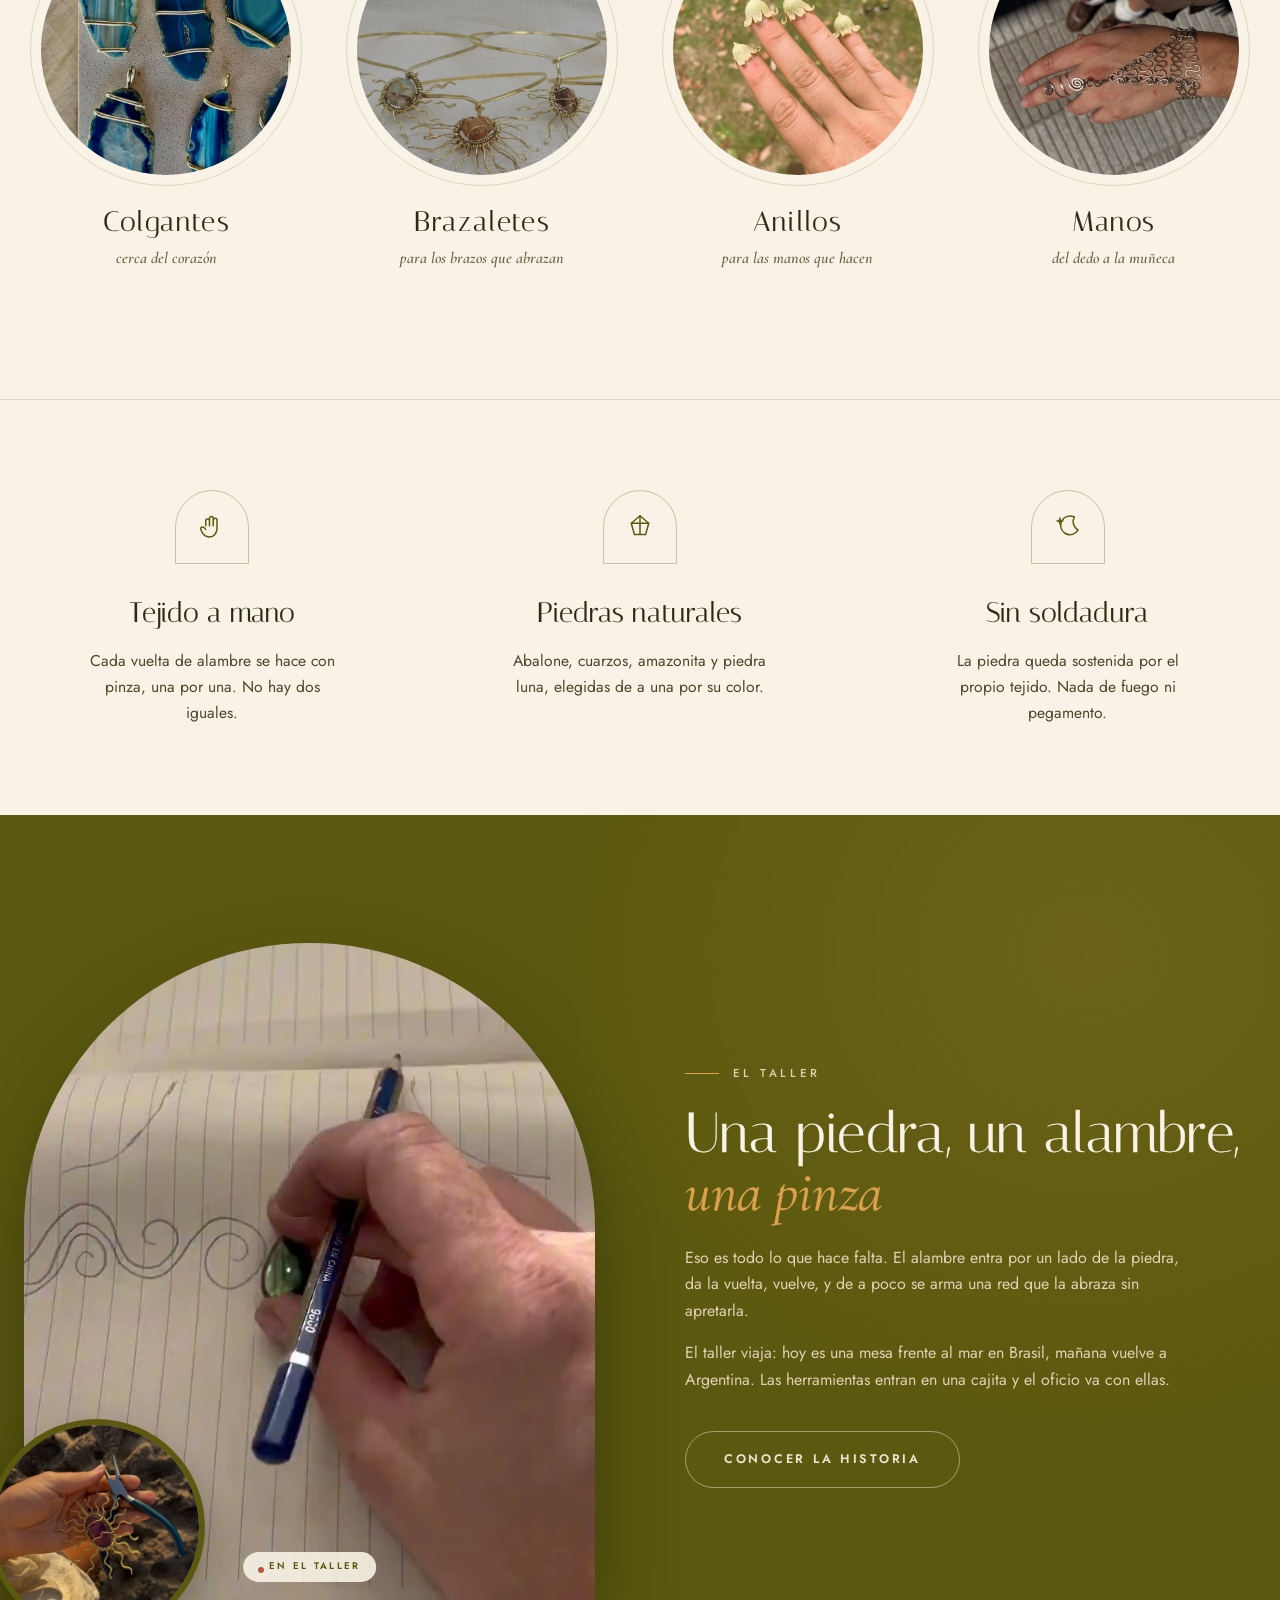
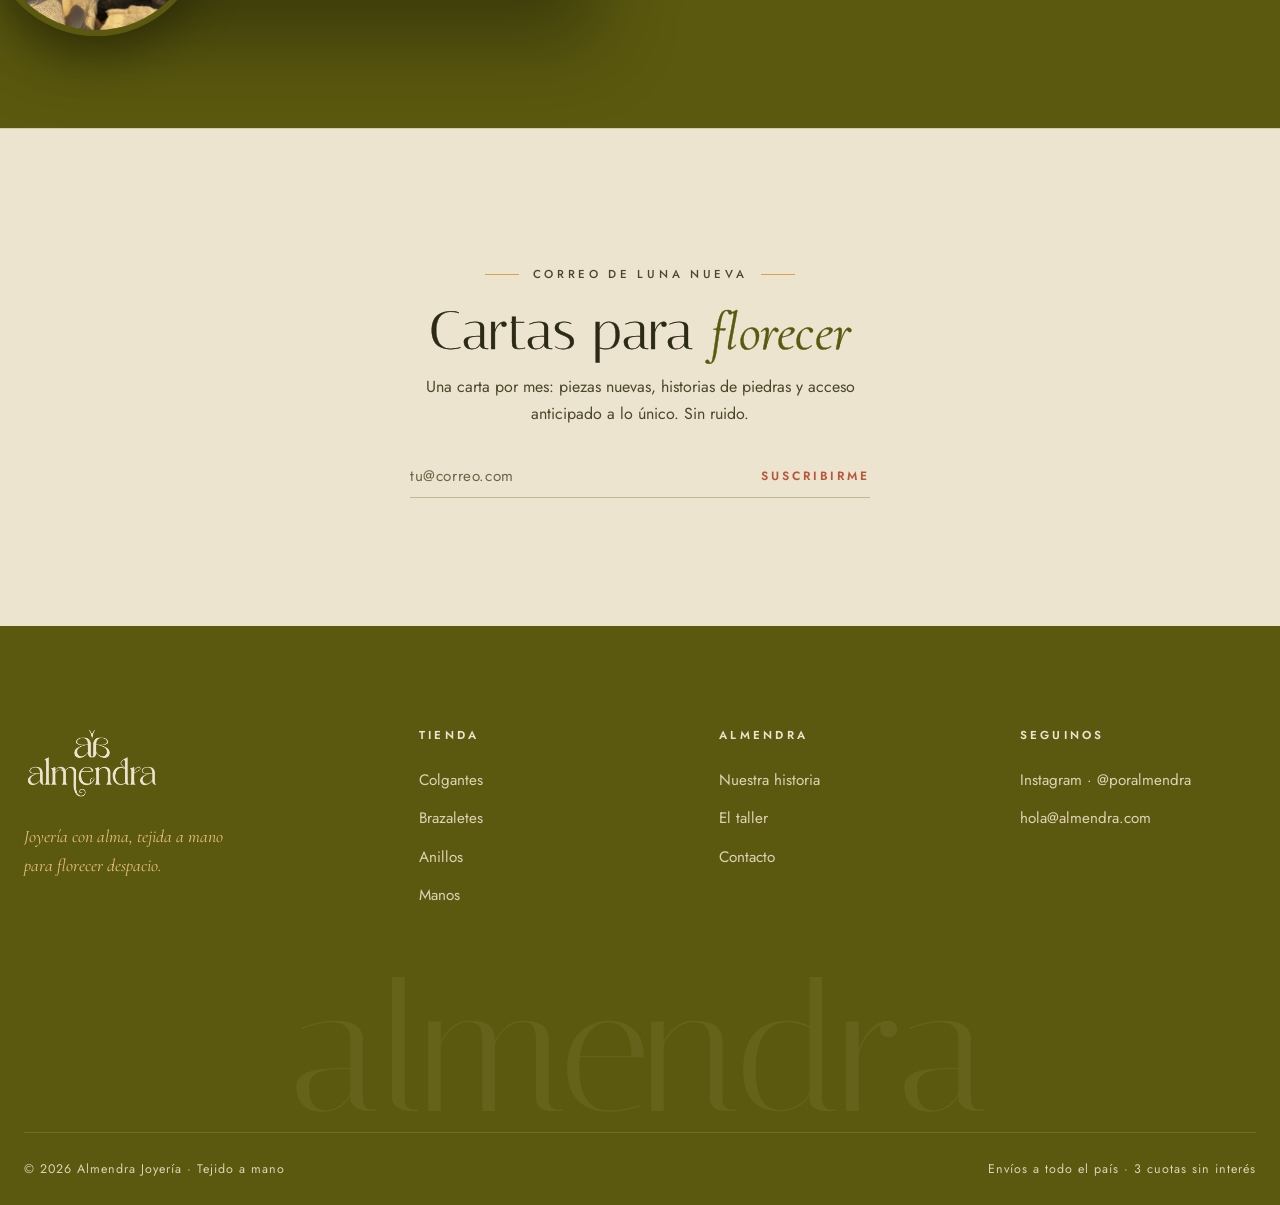
==== commit 5b554ff0: "Titulo nuevo del hero y afuera el "Descubrir" El hero dice ahora "Lo unico / no se apura": afirma qu" ====
--- a/index.html
+++ b/index.html
@@ -56,7 +56,7 @@
       <div>
         <span class="eyebrow reveal">Joyas tejidas a mano</span>
         <h1 class="display hero-title reveal" data-delay="1">
-          Florecer<em>despacio</em>
+          Lo único<em>no se apura</em>
         </h1>
         <p class="hero-sub reveal" data-delay="2">
           Alambre curvado uno por uno, piedras elegidas de a una. Ninguna pieza sale igual a la anterior.
@@ -80,7 +80,6 @@
         </svg>
       </figure>
     </div>
-    <div class="hero-scroll">Descubrir</div>
   </section>
 
   <!-- ══════════ Marquesina ══════════ -->
--- a/css/almendra.css
+++ b/css/almendra.css
@@ -449,35 +449,6 @@
   stroke-width: 1.1px;
   stroke-linejoin: round;
   paint-order: stroke fill;
-}
-
-.hero-scroll {
-  position: absolute;
-  bottom: 34px;
-  left: 50%;
-  transform: translateX(-50%);
-  z-index: 3;
-  font-size: 0.68rem;
-  letter-spacing: 0.32em;
-  text-transform: uppercase;
-  color: var(--sand);
-  display: flex;
-  flex-direction: column;
-  align-items: center;
-  gap: 10px;
-}
-.hero-scroll::after {
-  content: '';
-  width: 1px;
-  height: 42px;
-  background: linear-gradient(to bottom, var(--amber), transparent);
-  animation: drip 2.2s ease-in-out infinite;
-}
-@keyframes drip {
-  0% { transform: scaleY(0); transform-origin: top; }
-  55% { transform: scaleY(1); transform-origin: top; }
-  56% { transform-origin: bottom; }
-  100% { transform: scaleY(0); transform-origin: bottom; }
 }
 
 /* ============================================================
@@ -1573,7 +1544,6 @@
   .hero .wrap { grid-template-columns: 1fr; padding-top: calc(var(--header-h) + 50px); }
   .hero-figure { justify-self: center; width: min(340px, 80%); margin-top: 10px; }
   .hero-badge { left: auto; right: -40px; width: 110px; height: 110px; }
-  .hero-scroll { display: none; }
 
   .editorial .wrap,
   .band .wrap,
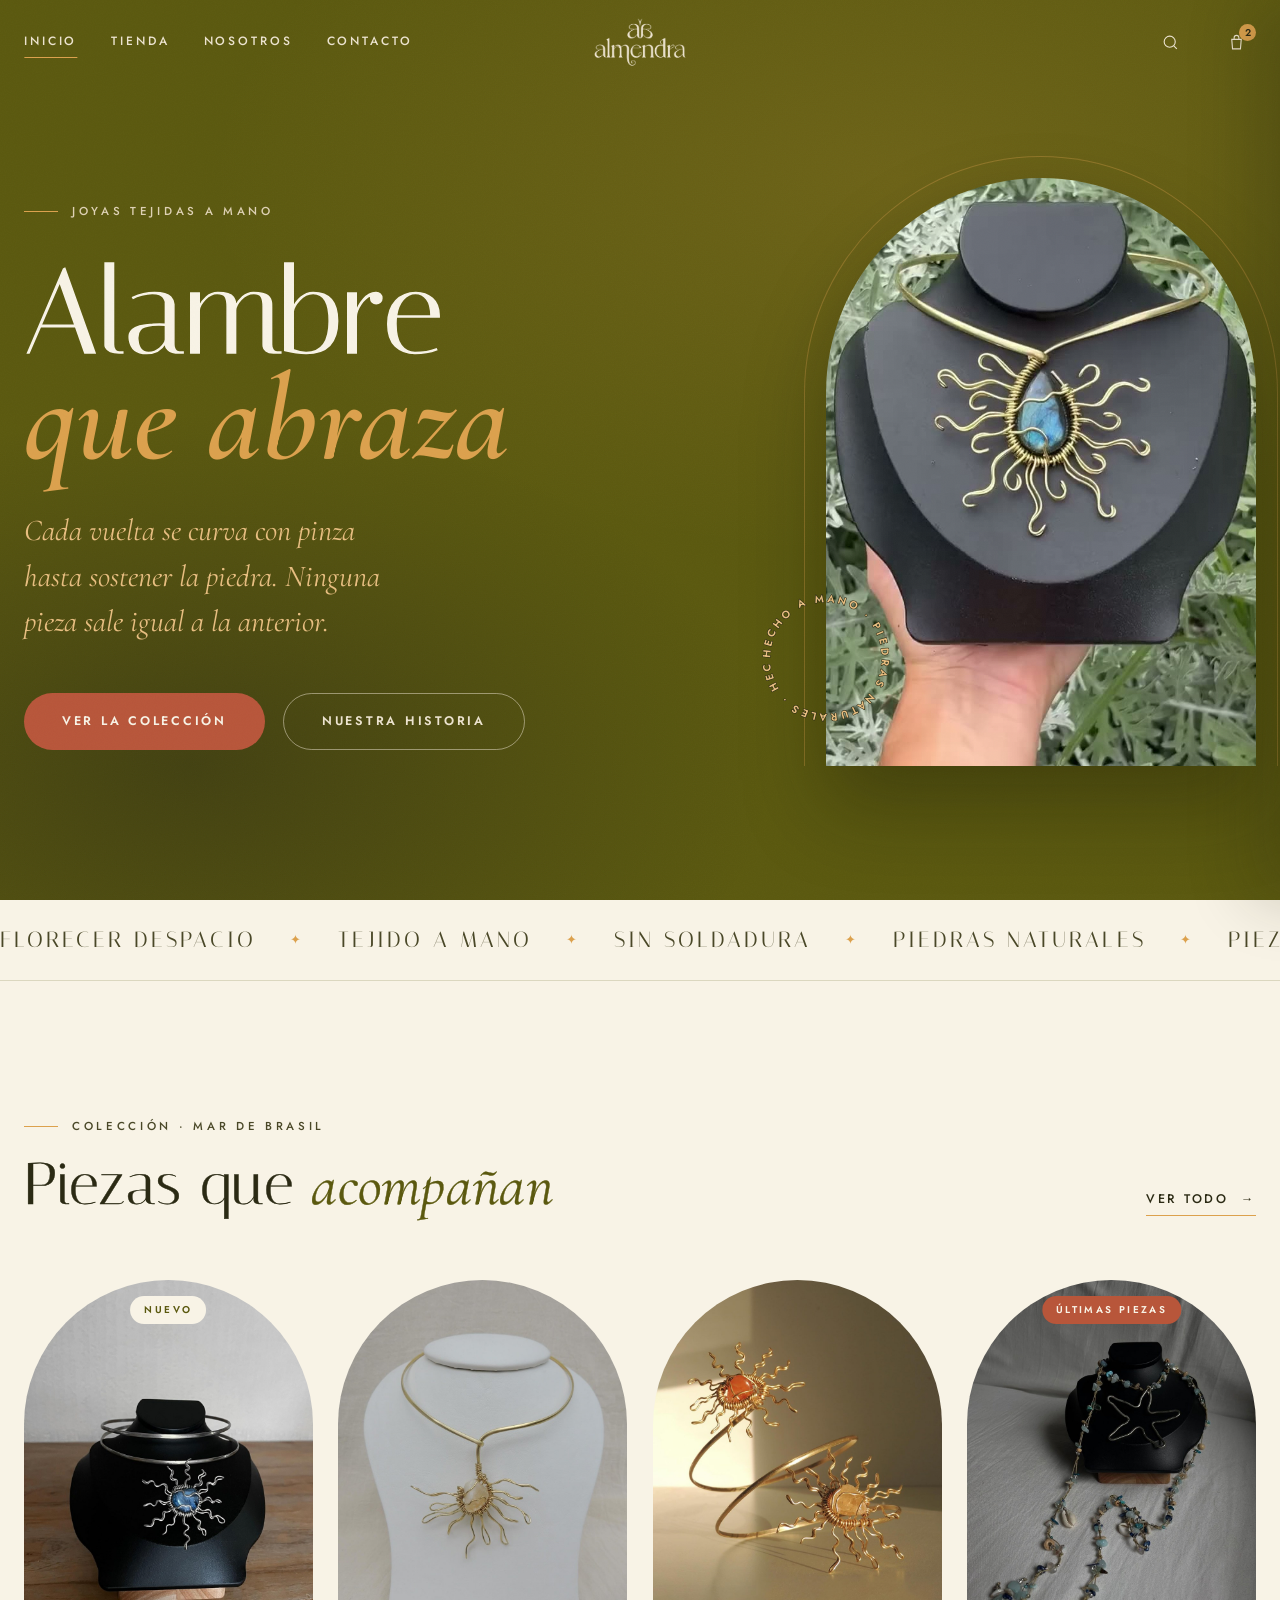
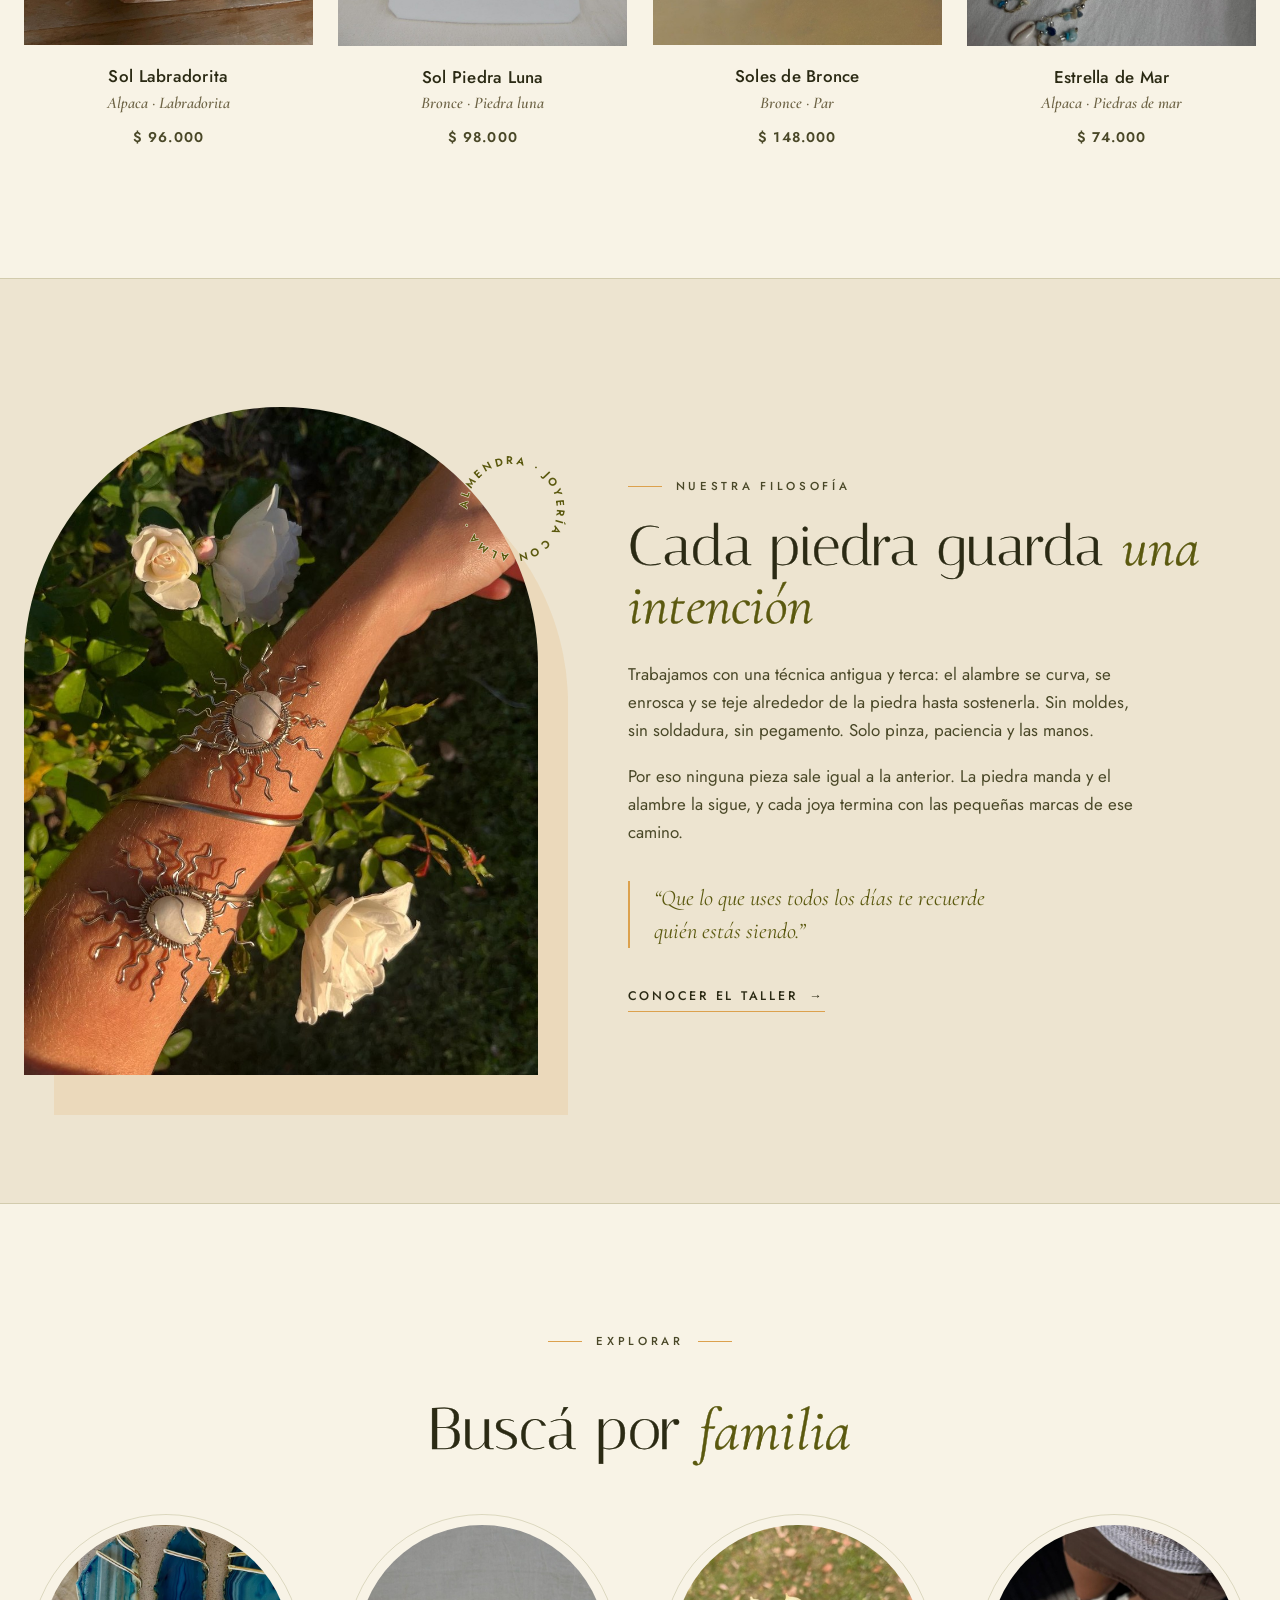
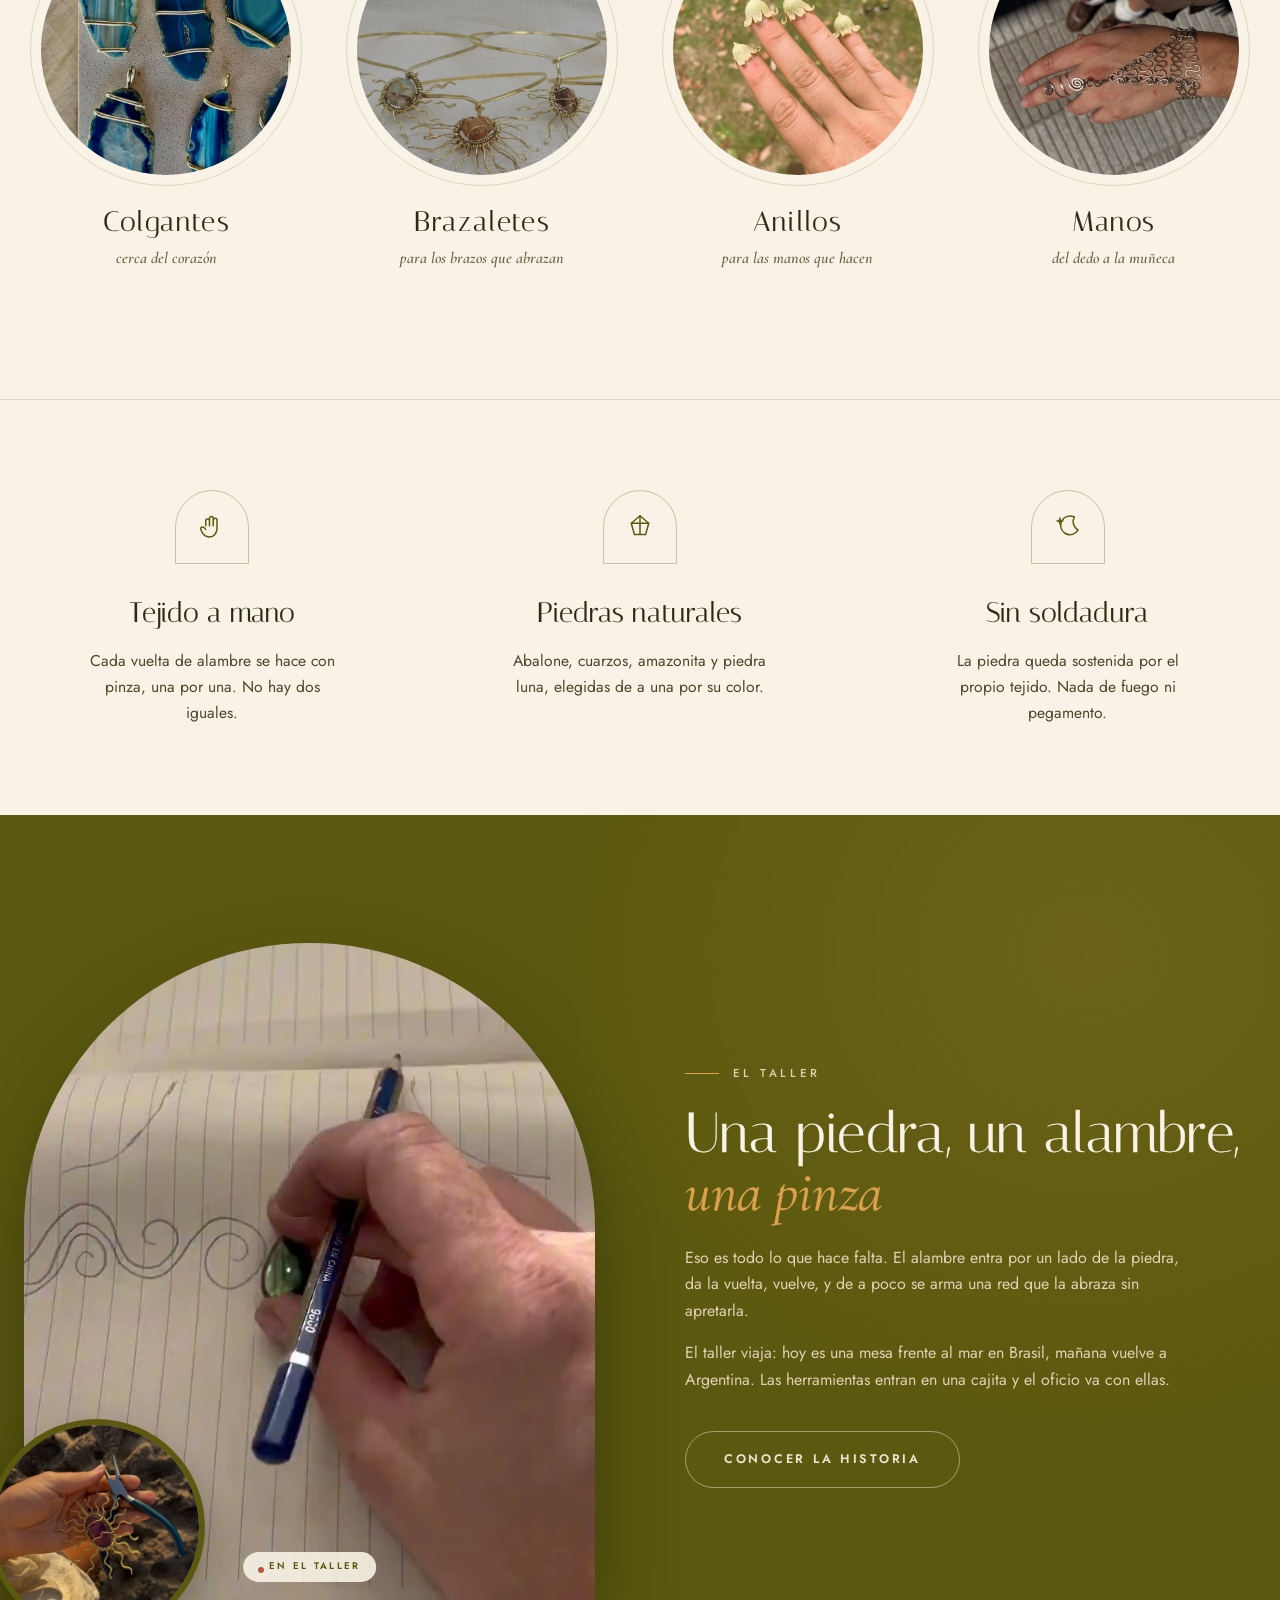
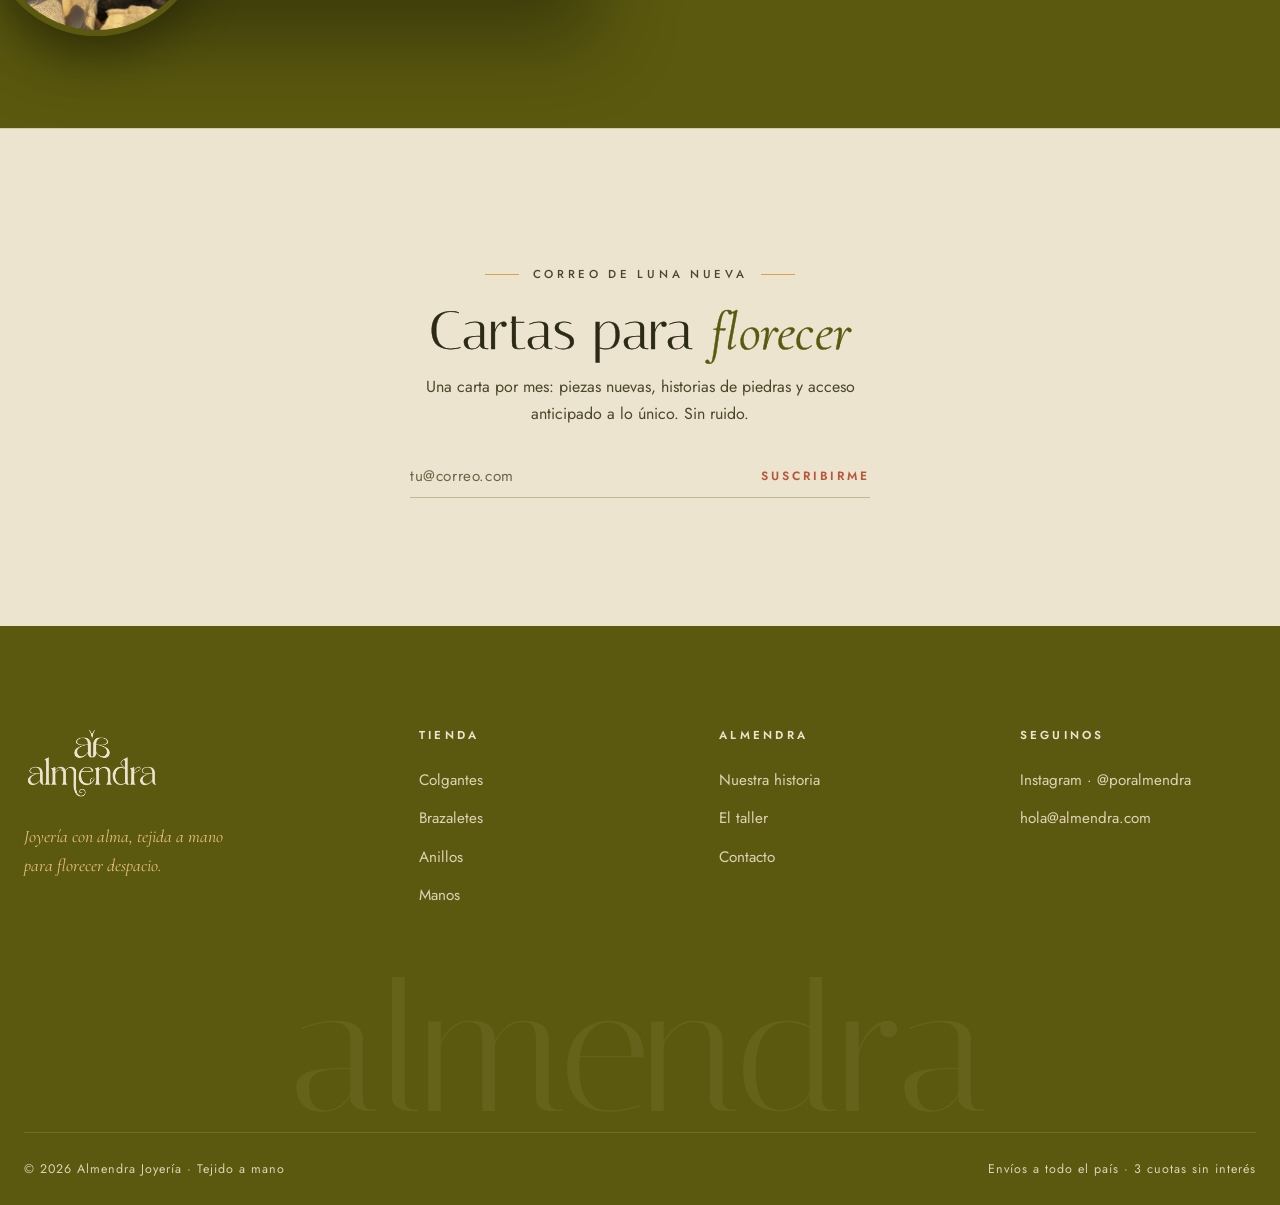
==== commit 77c24c16: "Titulo del hero: "Alambre / que abraza" y lineas mas juntas El titulo nombra ahora la tecnica real: " ====
--- a/index.html
+++ b/index.html
@@ -56,10 +56,10 @@
       <div>
         <span class="eyebrow reveal">Joyas tejidas a mano</span>
         <h1 class="display hero-title reveal" data-delay="1">
-          Lo único<em>no se apura</em>
+          Alambre<em>que abraza</em>
         </h1>
         <p class="hero-sub reveal" data-delay="2">
-          Alambre curvado uno por uno, piedras elegidas de a una. Ninguna pieza sale igual a la anterior.
+          Cada vuelta se curva con pinza hasta sostener la piedra. Ninguna pieza sale igual a la anterior.
         </p>
         <div class="hero-actions reveal" data-delay="3">
           <a class="btn btn--primary" href="tienda.html">Ver la colección</a>
--- a/css/almendra.css
+++ b/css/almendra.css
@@ -378,7 +378,11 @@
   font-size: 1.02em;
   color: var(--amber);
   -webkit-text-stroke: 0;
-  margin-top: -0.04em;
+  /* Italiana y Cormorant tienen métricas distintas: con line-height 1.02 la tinta
+     de las dos líneas quedaba muy separada. Este margen negativo cierra el hueco
+     a ~0.12em. Si cambia el texto del título hay que recalibrarlo: depende de si
+     la primera línea tiene letras que bajan y la segunda letras que suben. */
+  margin-top: -0.14em;
 }
 .hero-sub {
   font-family: var(--font-voice);
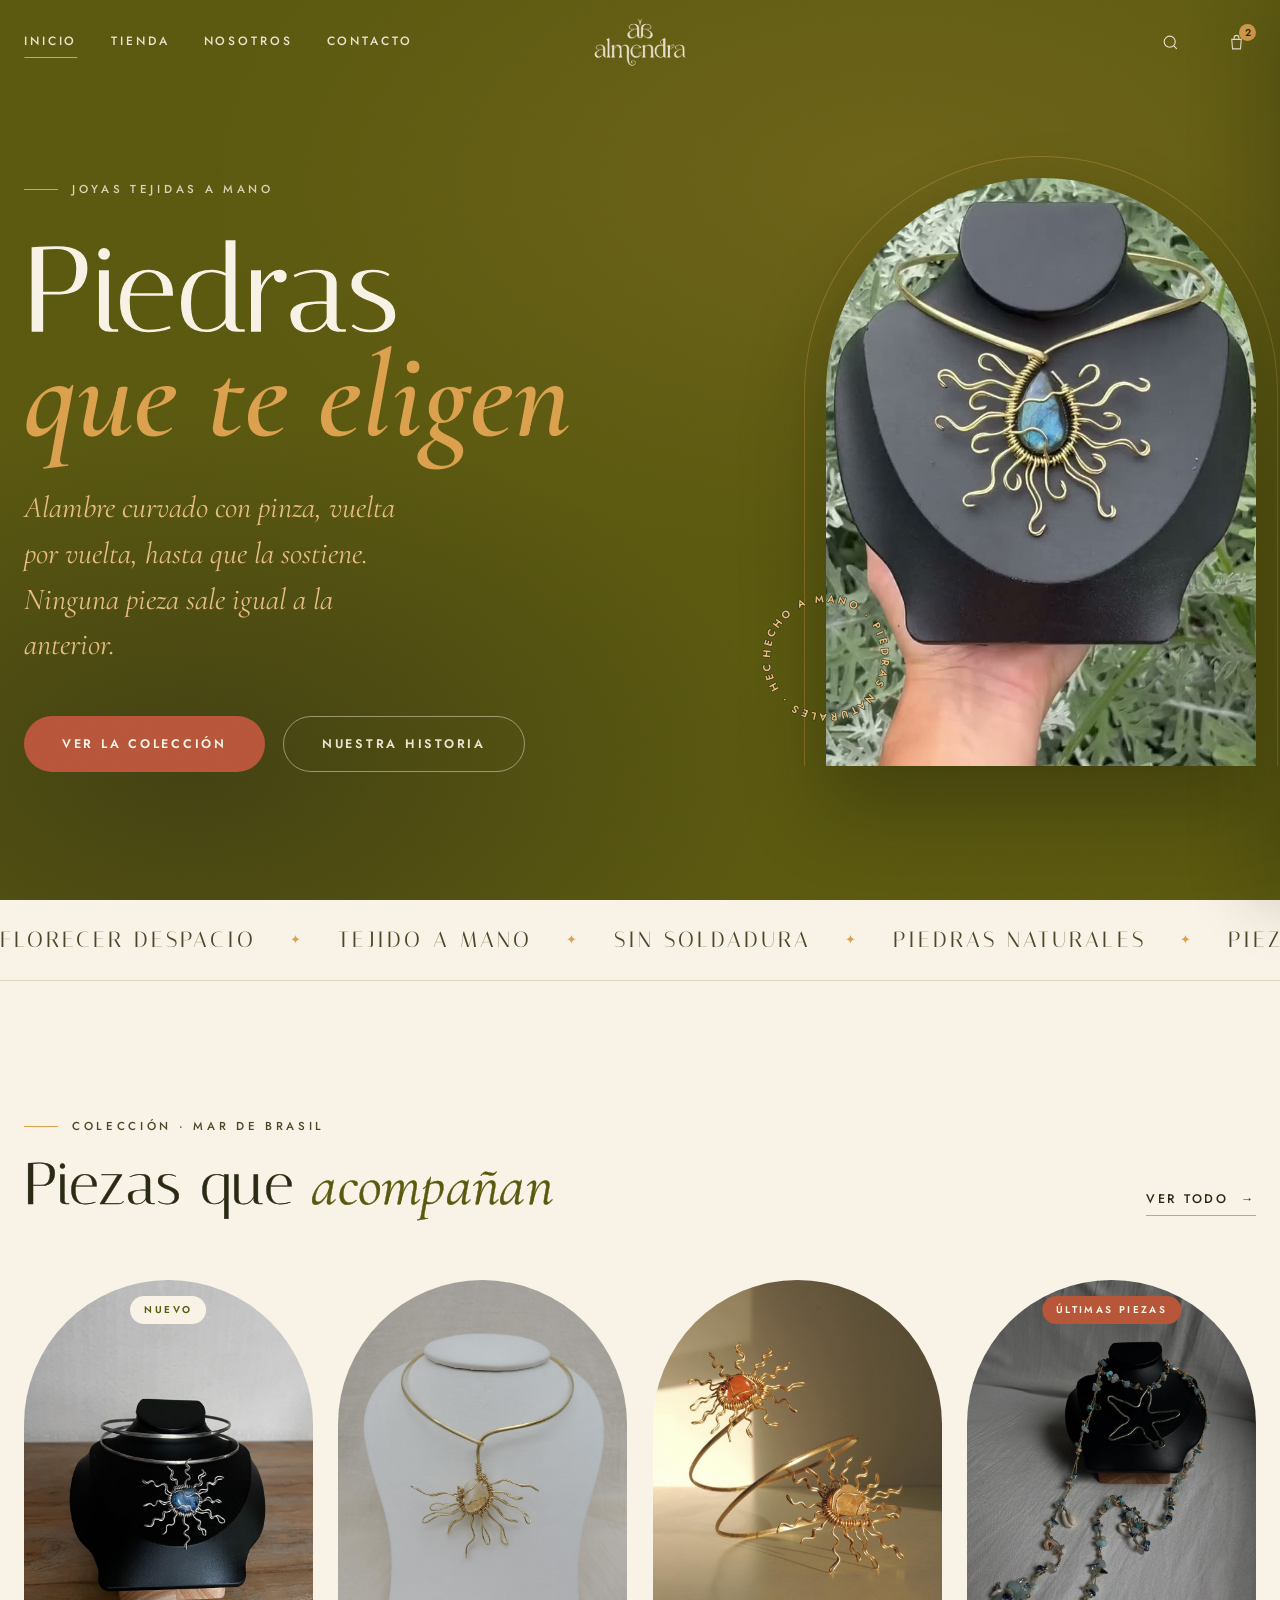
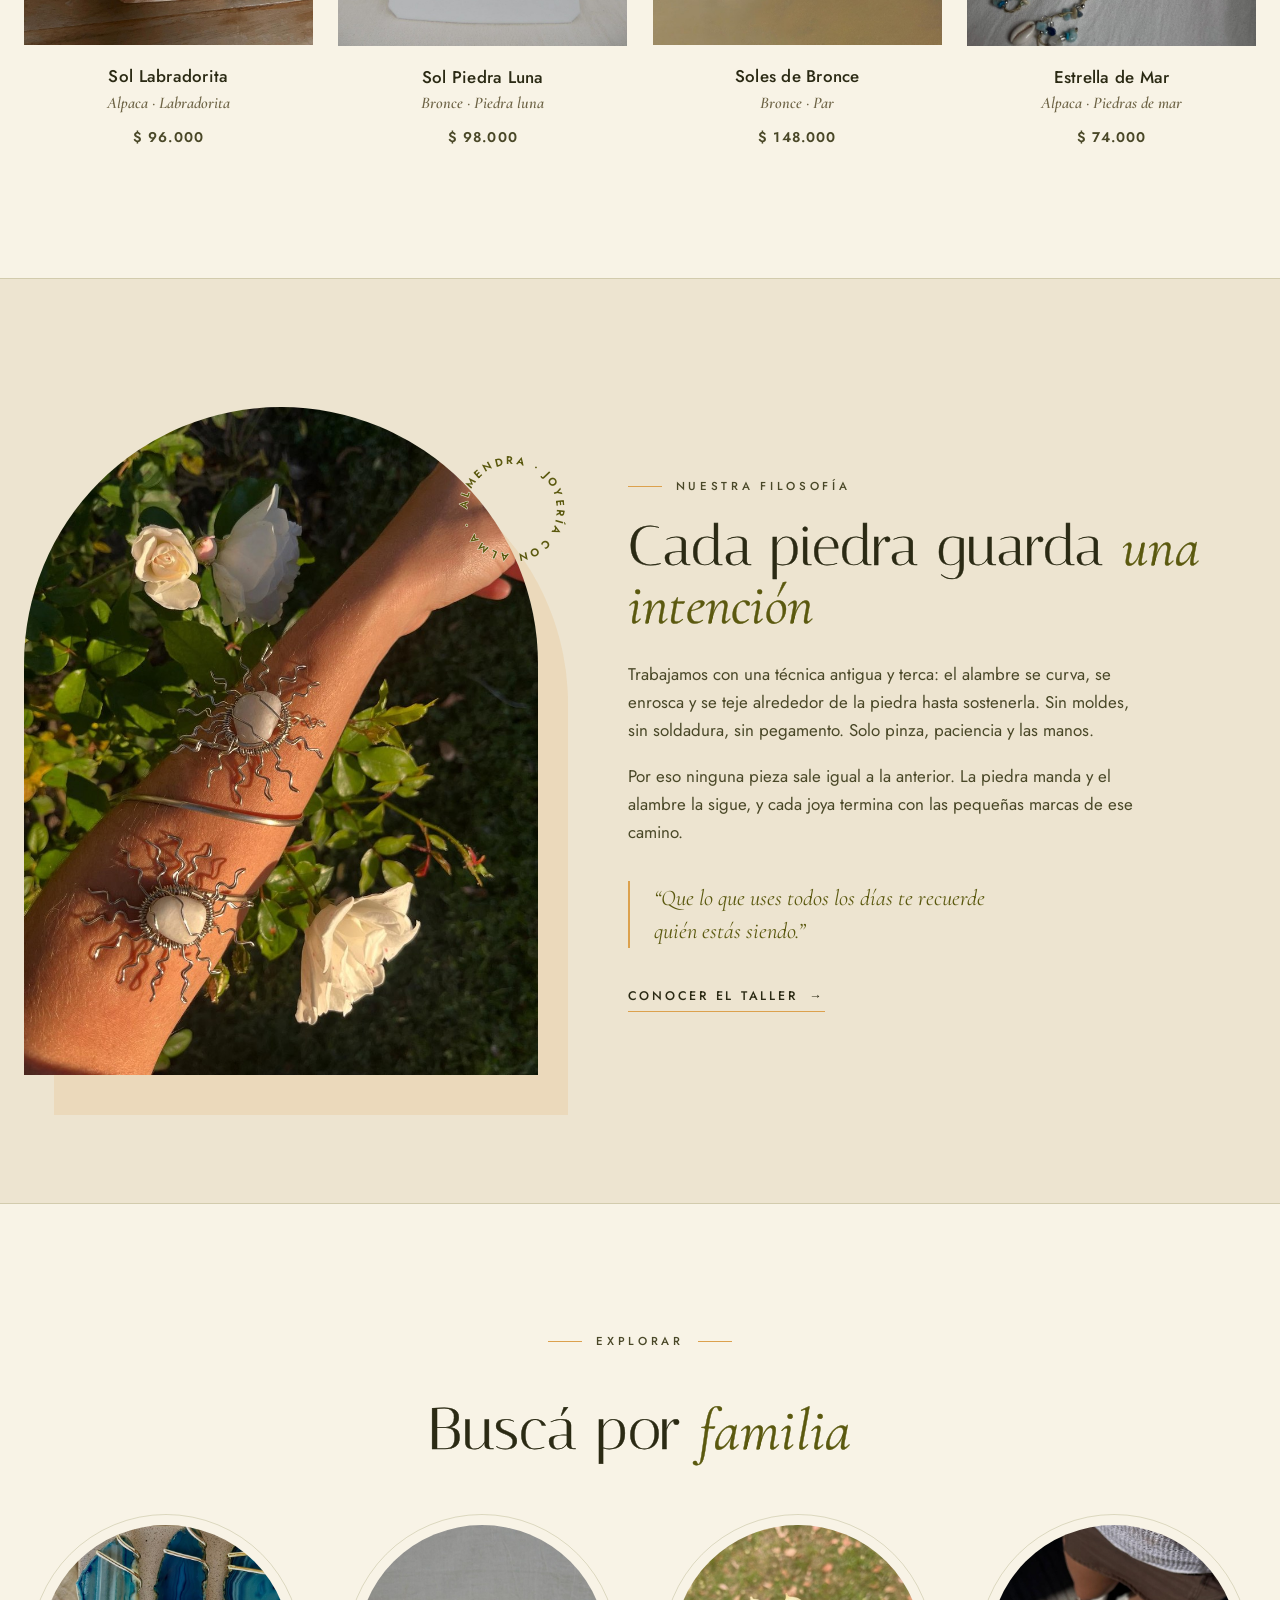
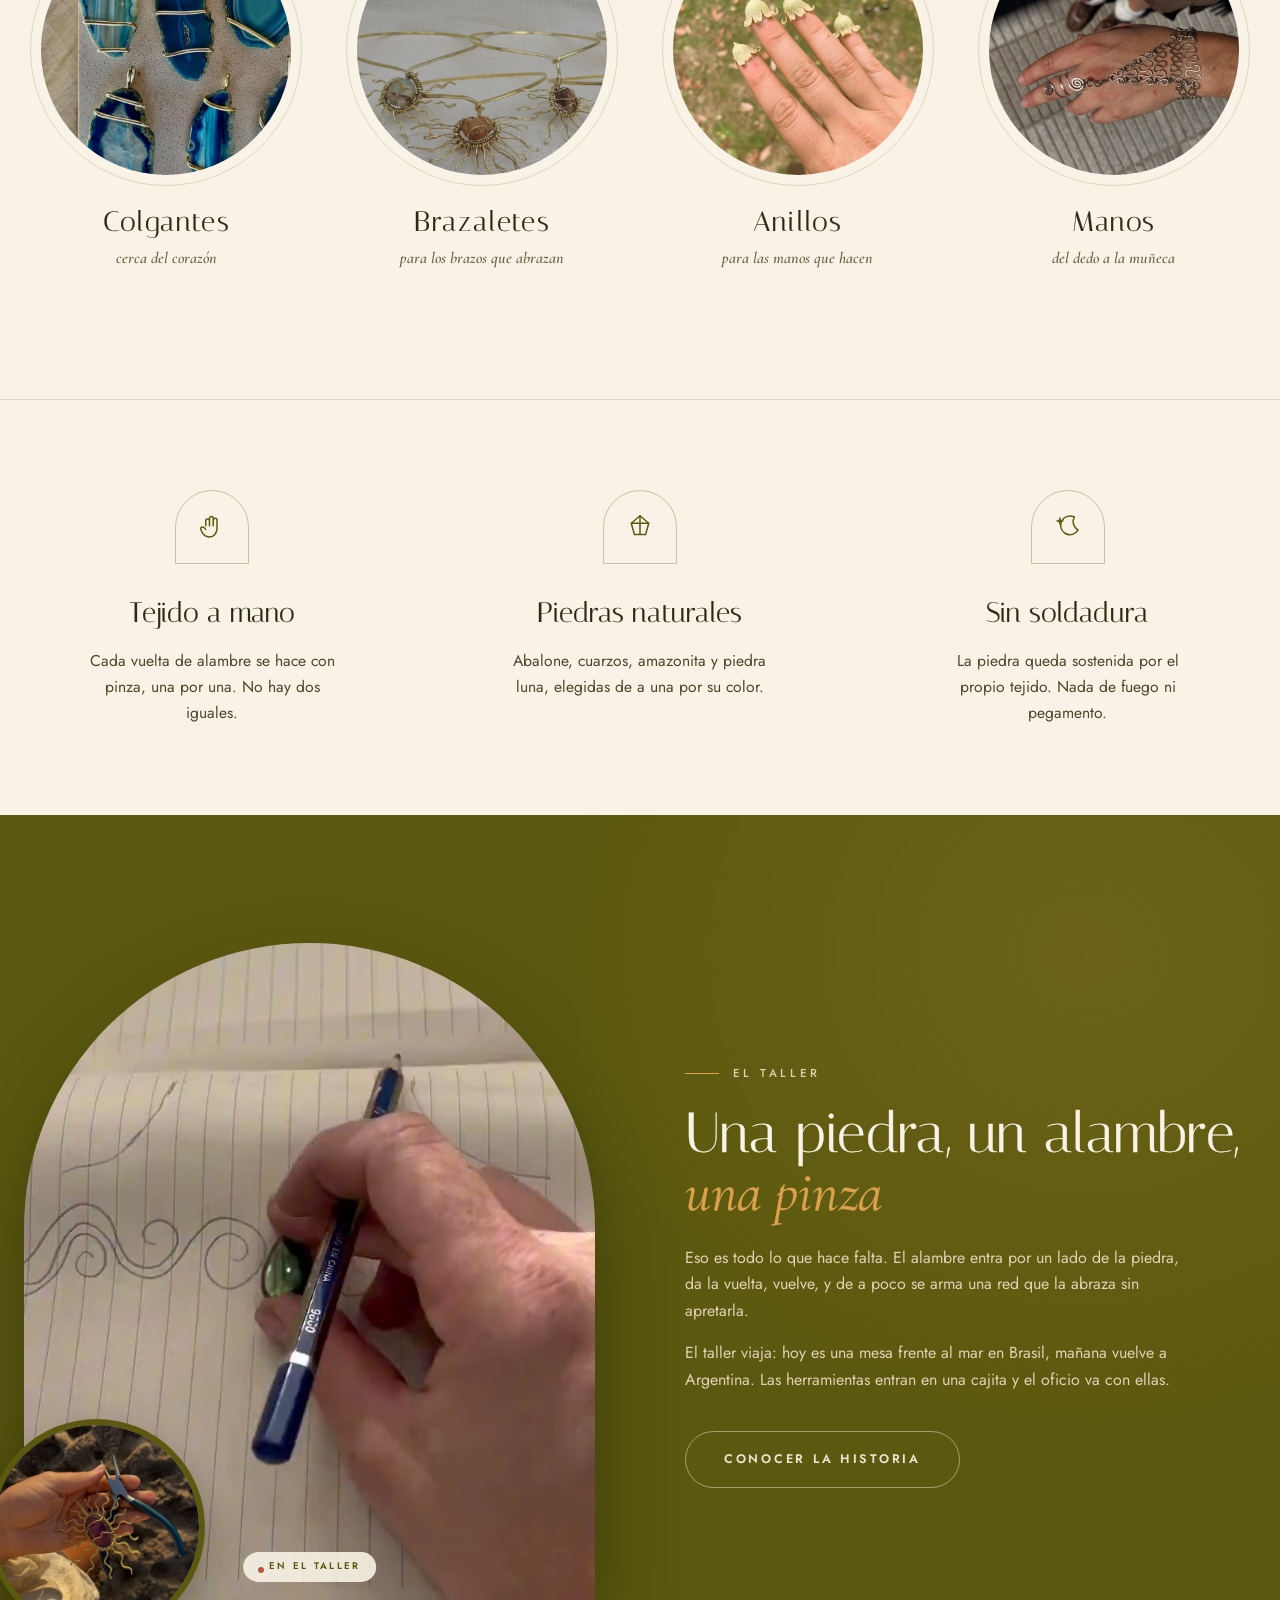
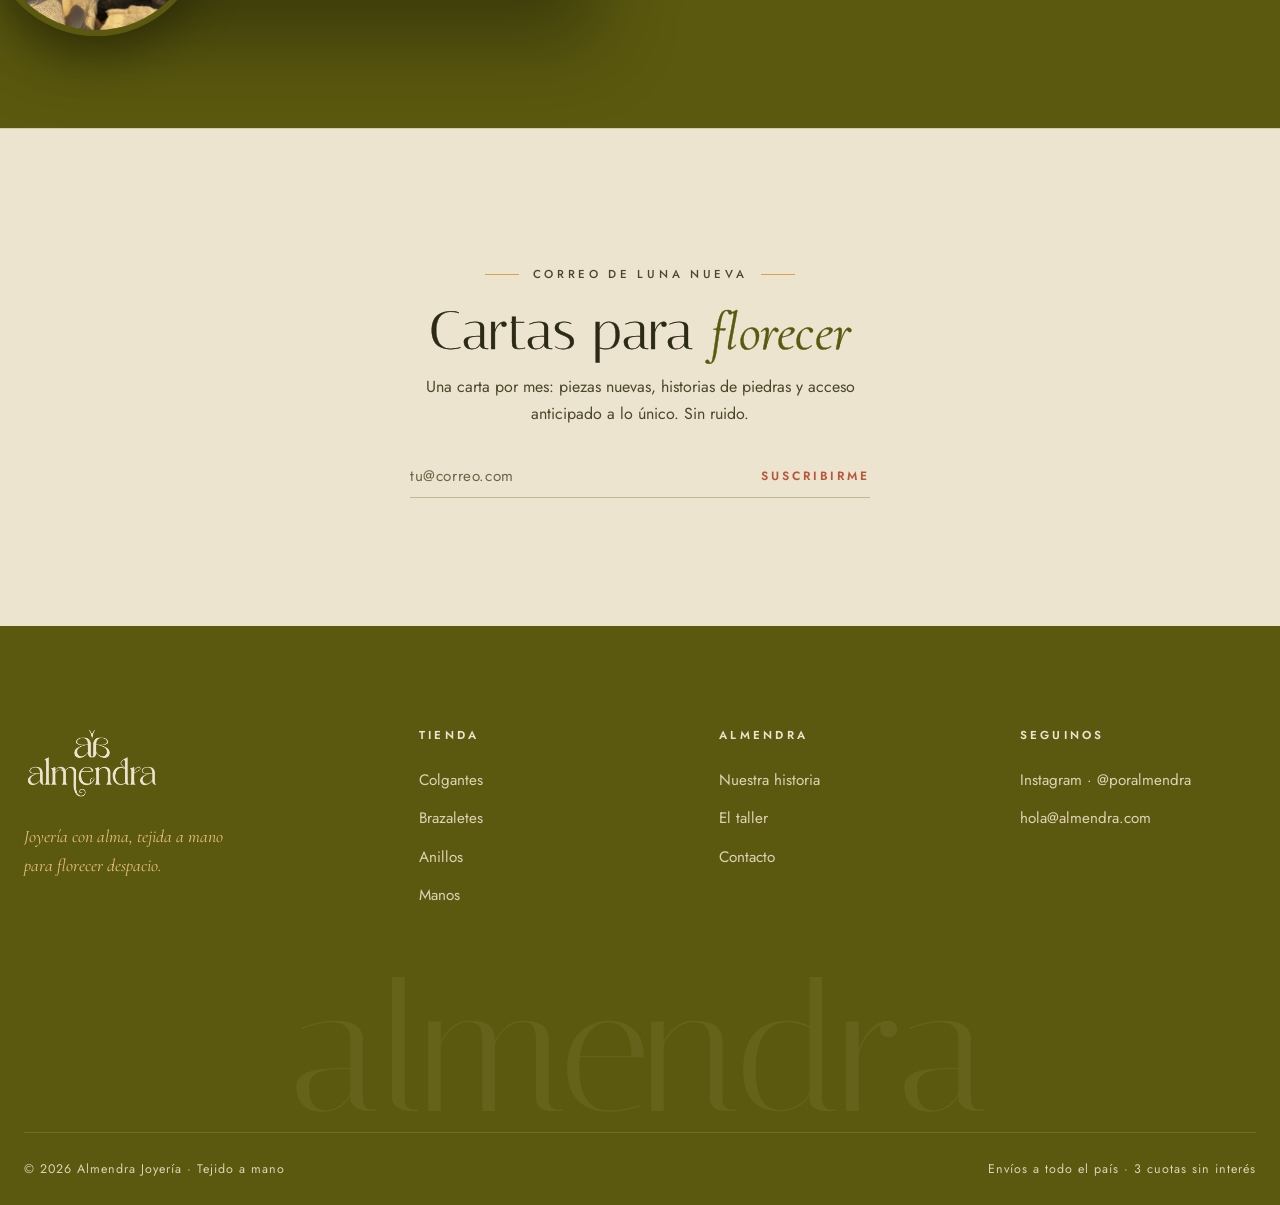
==== commit 5eac5987: "Titulo del hero: "Piedras / que te eligen" No es una frase inventada: la marca ya la dice en nosotro" ====
--- a/index.html
+++ b/index.html
@@ -56,10 +56,10 @@
       <div>
         <span class="eyebrow reveal">Joyas tejidas a mano</span>
         <h1 class="display hero-title reveal" data-delay="1">
-          Alambre<em>que abraza</em>
+          Piedras<em>que te eligen</em>
         </h1>
         <p class="hero-sub reveal" data-delay="2">
-          Cada vuelta se curva con pinza hasta sostener la piedra. Ninguna pieza sale igual a la anterior.
+          Alambre curvado con pinza, vuelta por vuelta, hasta que la sostiene. Ninguna pieza sale igual a la anterior.
         </p>
         <div class="hero-actions reveal" data-delay="3">
           <a class="btn btn--primary" href="tienda.html">Ver la colección</a>
